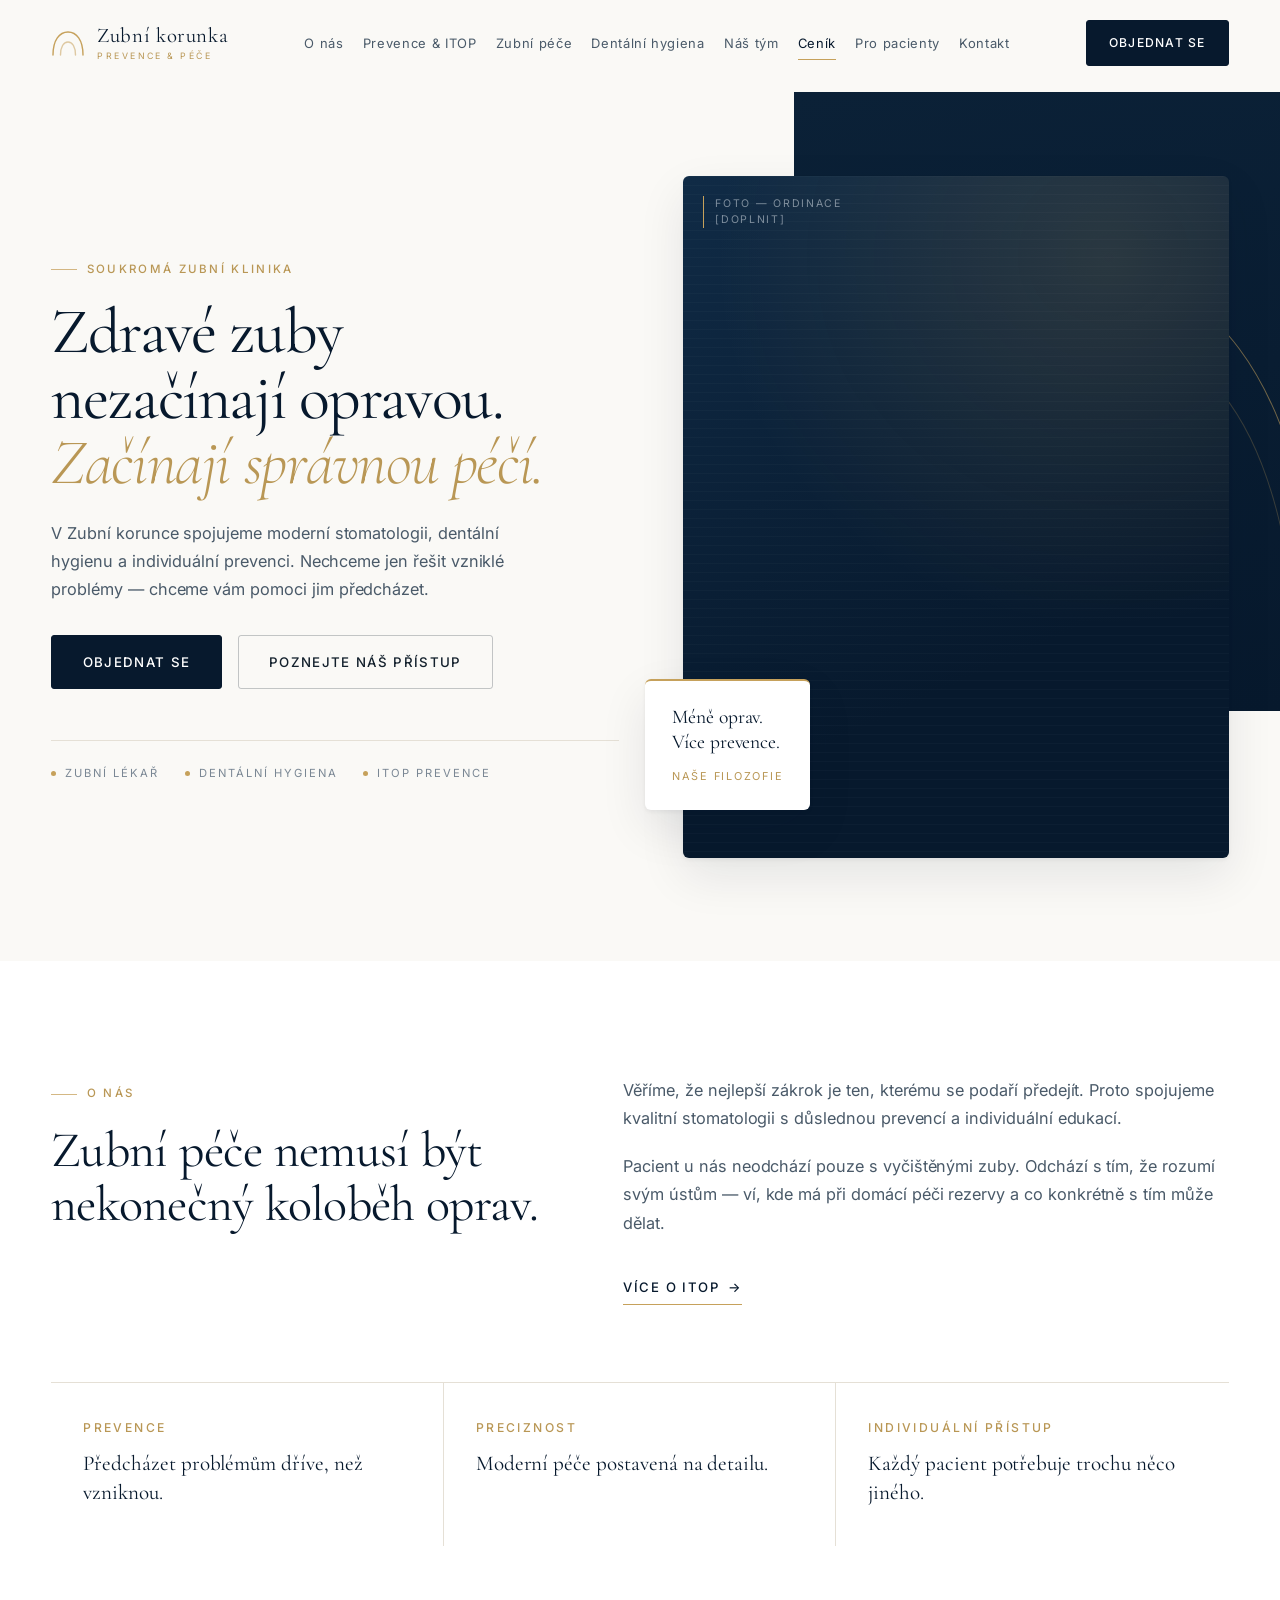
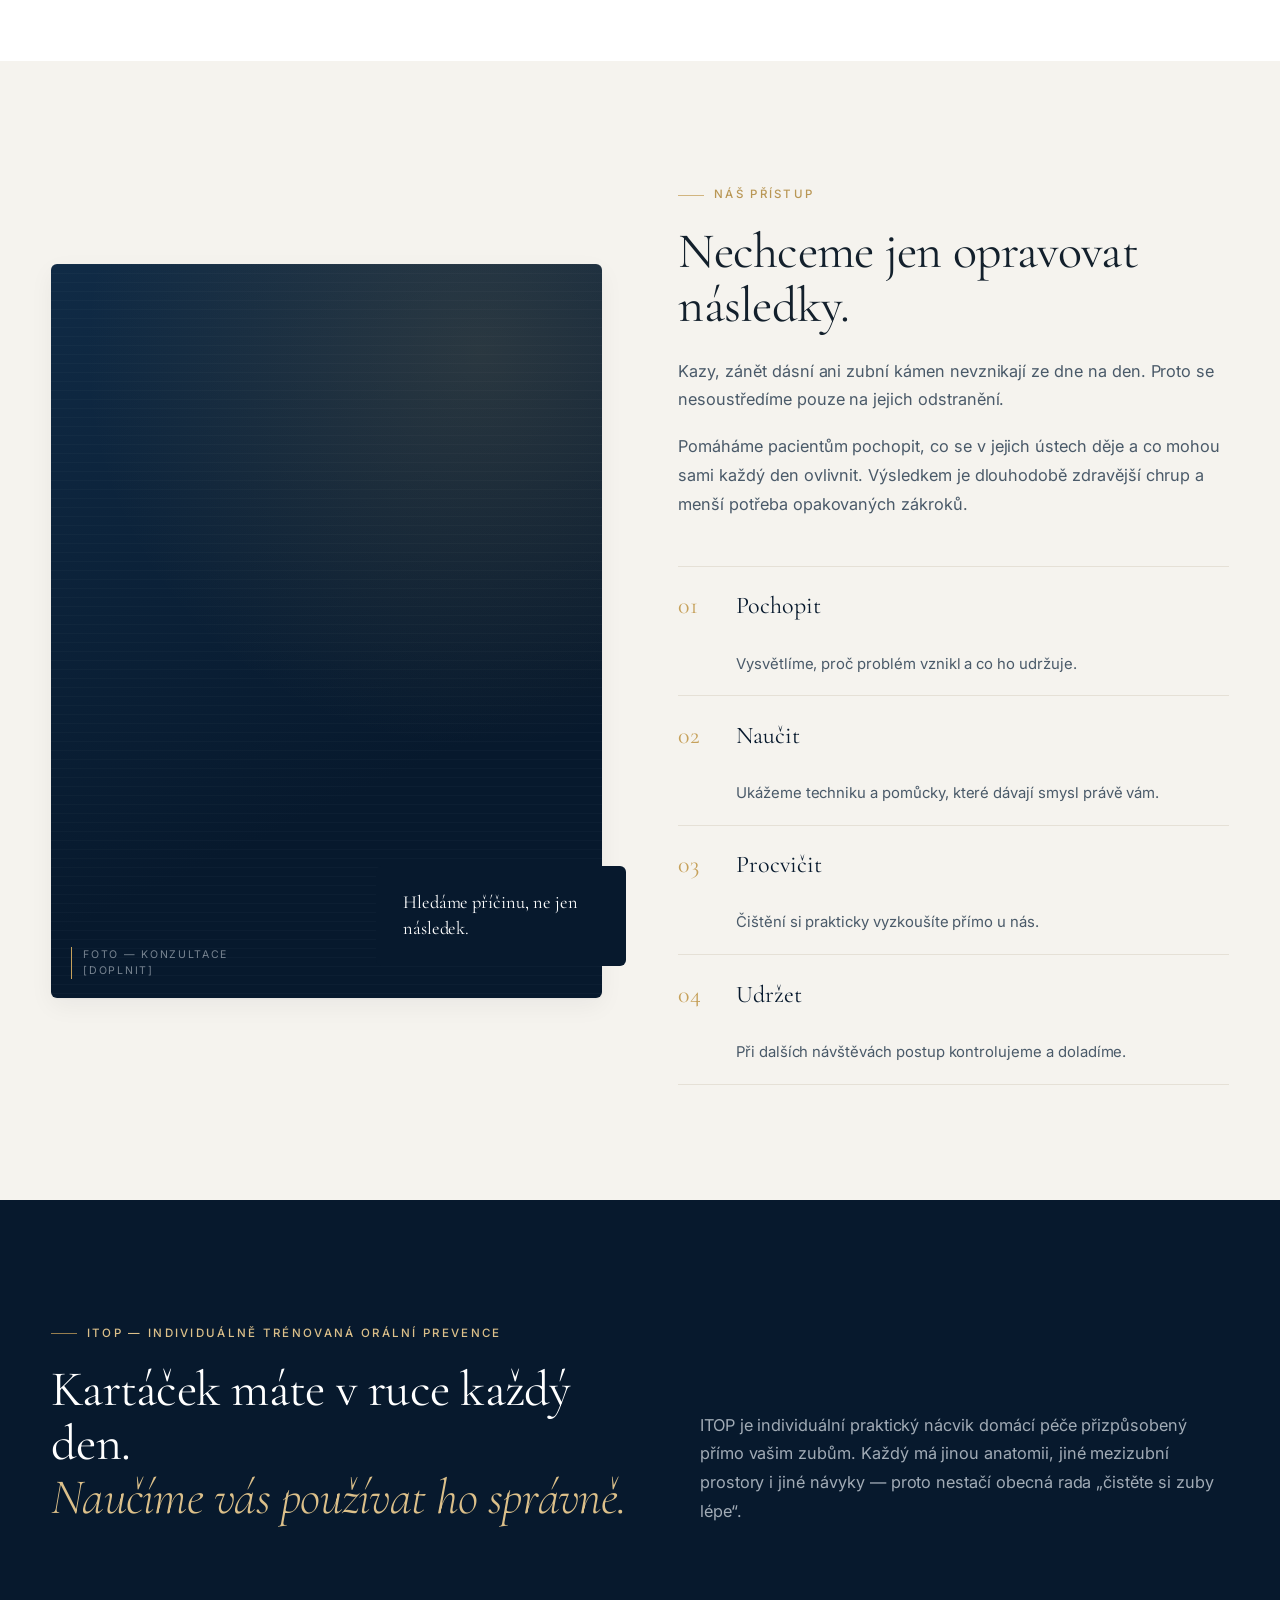
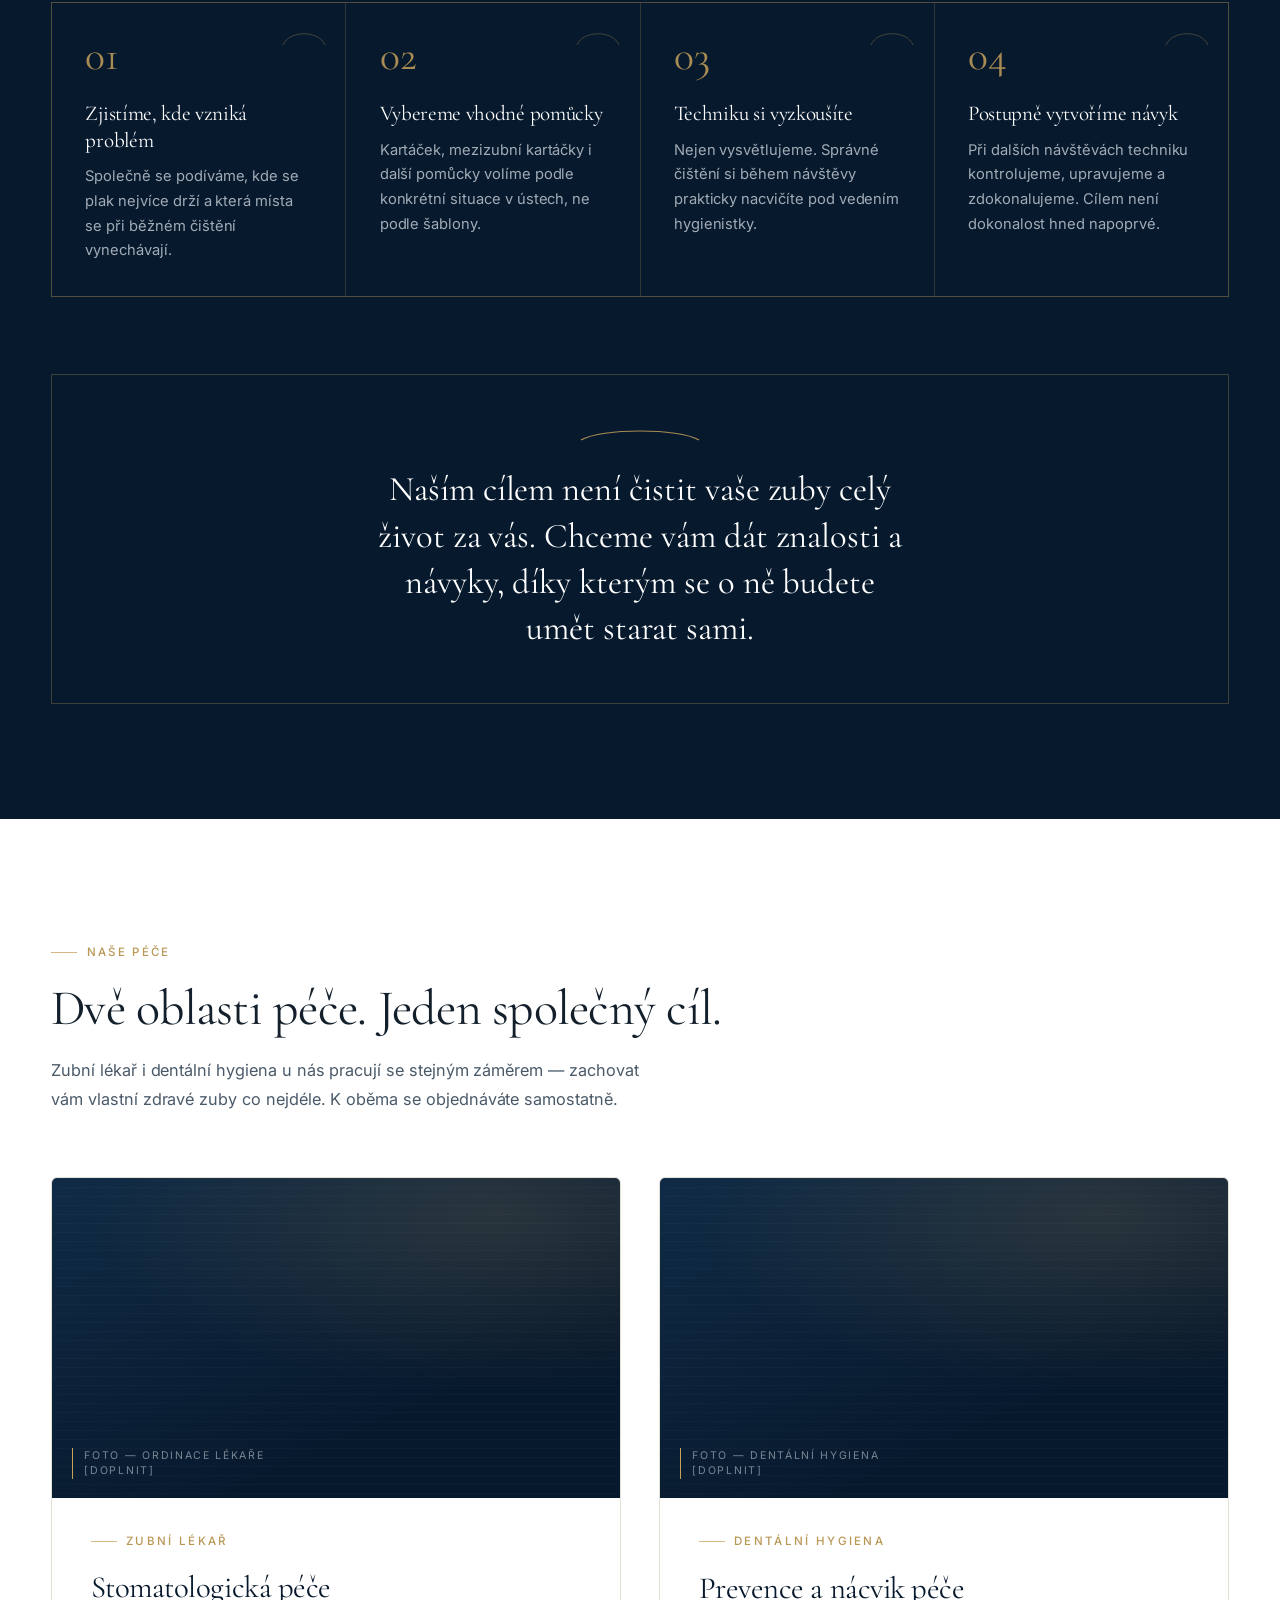
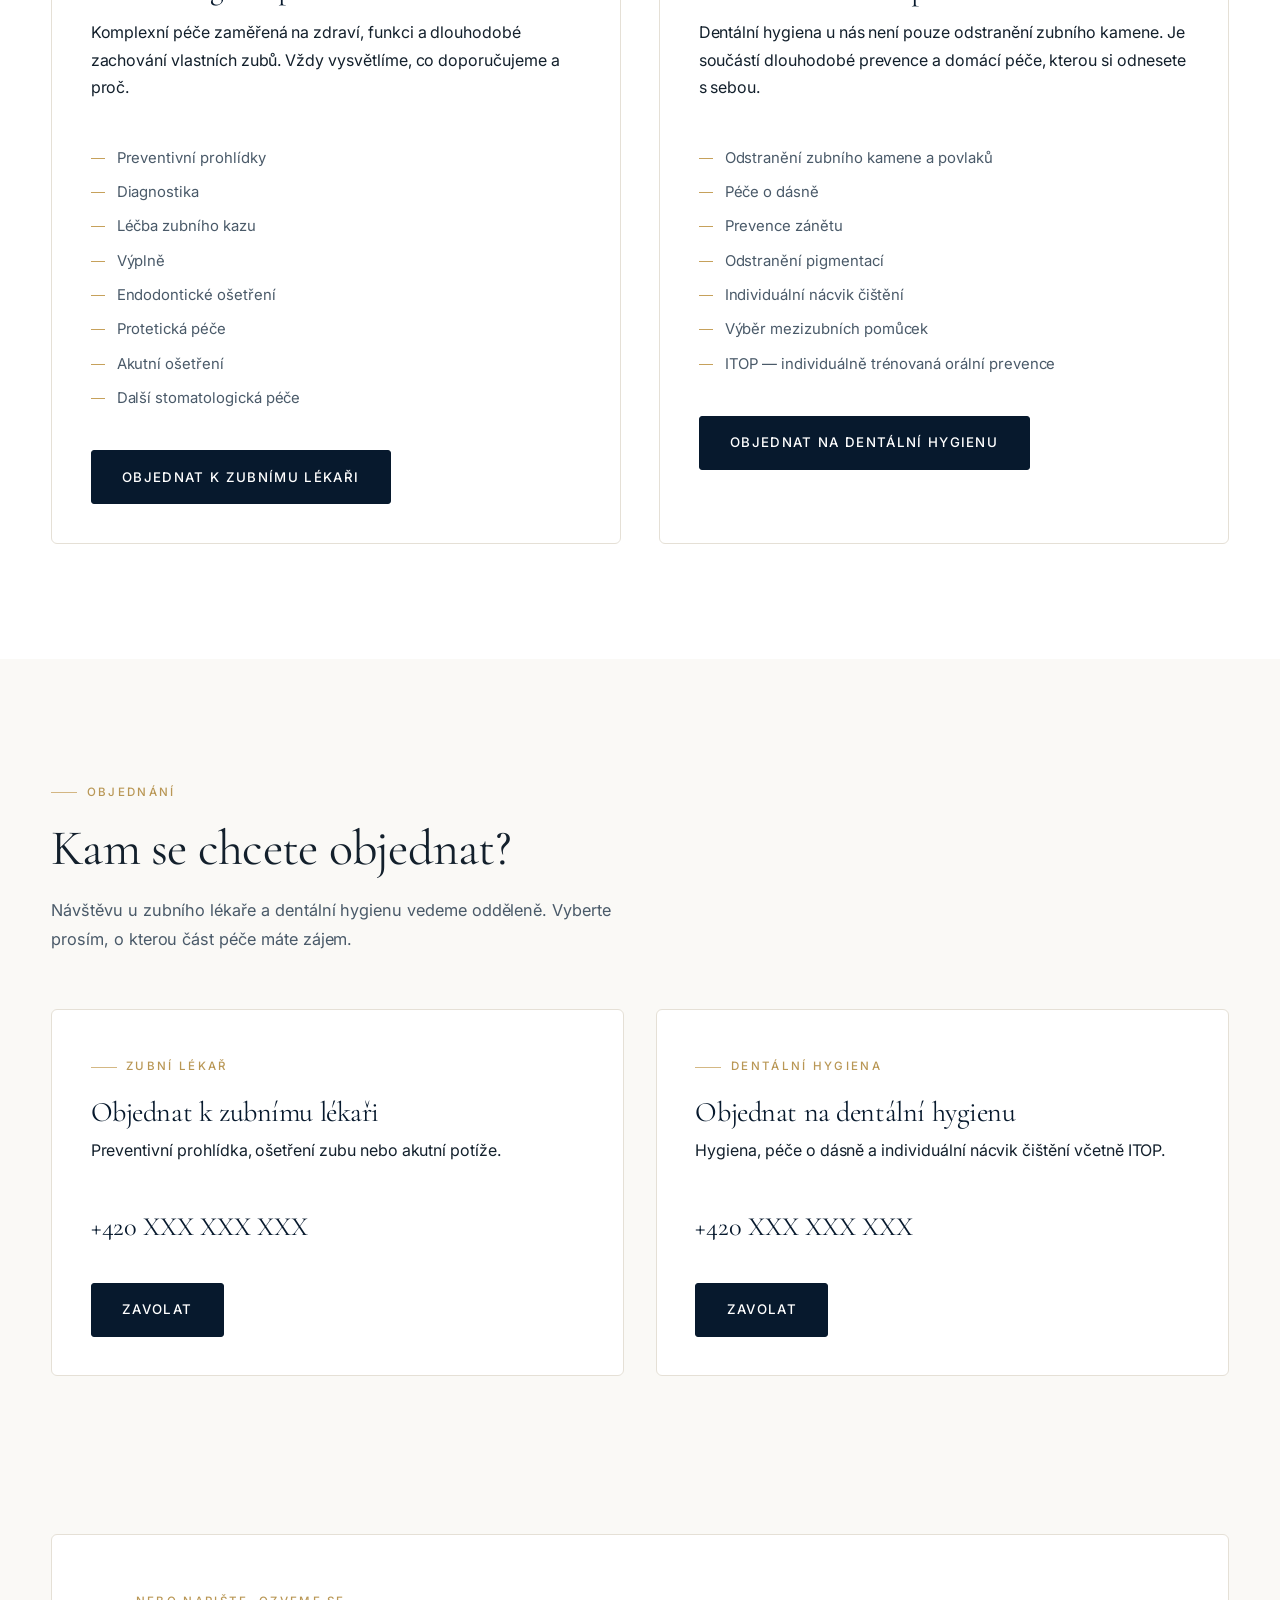
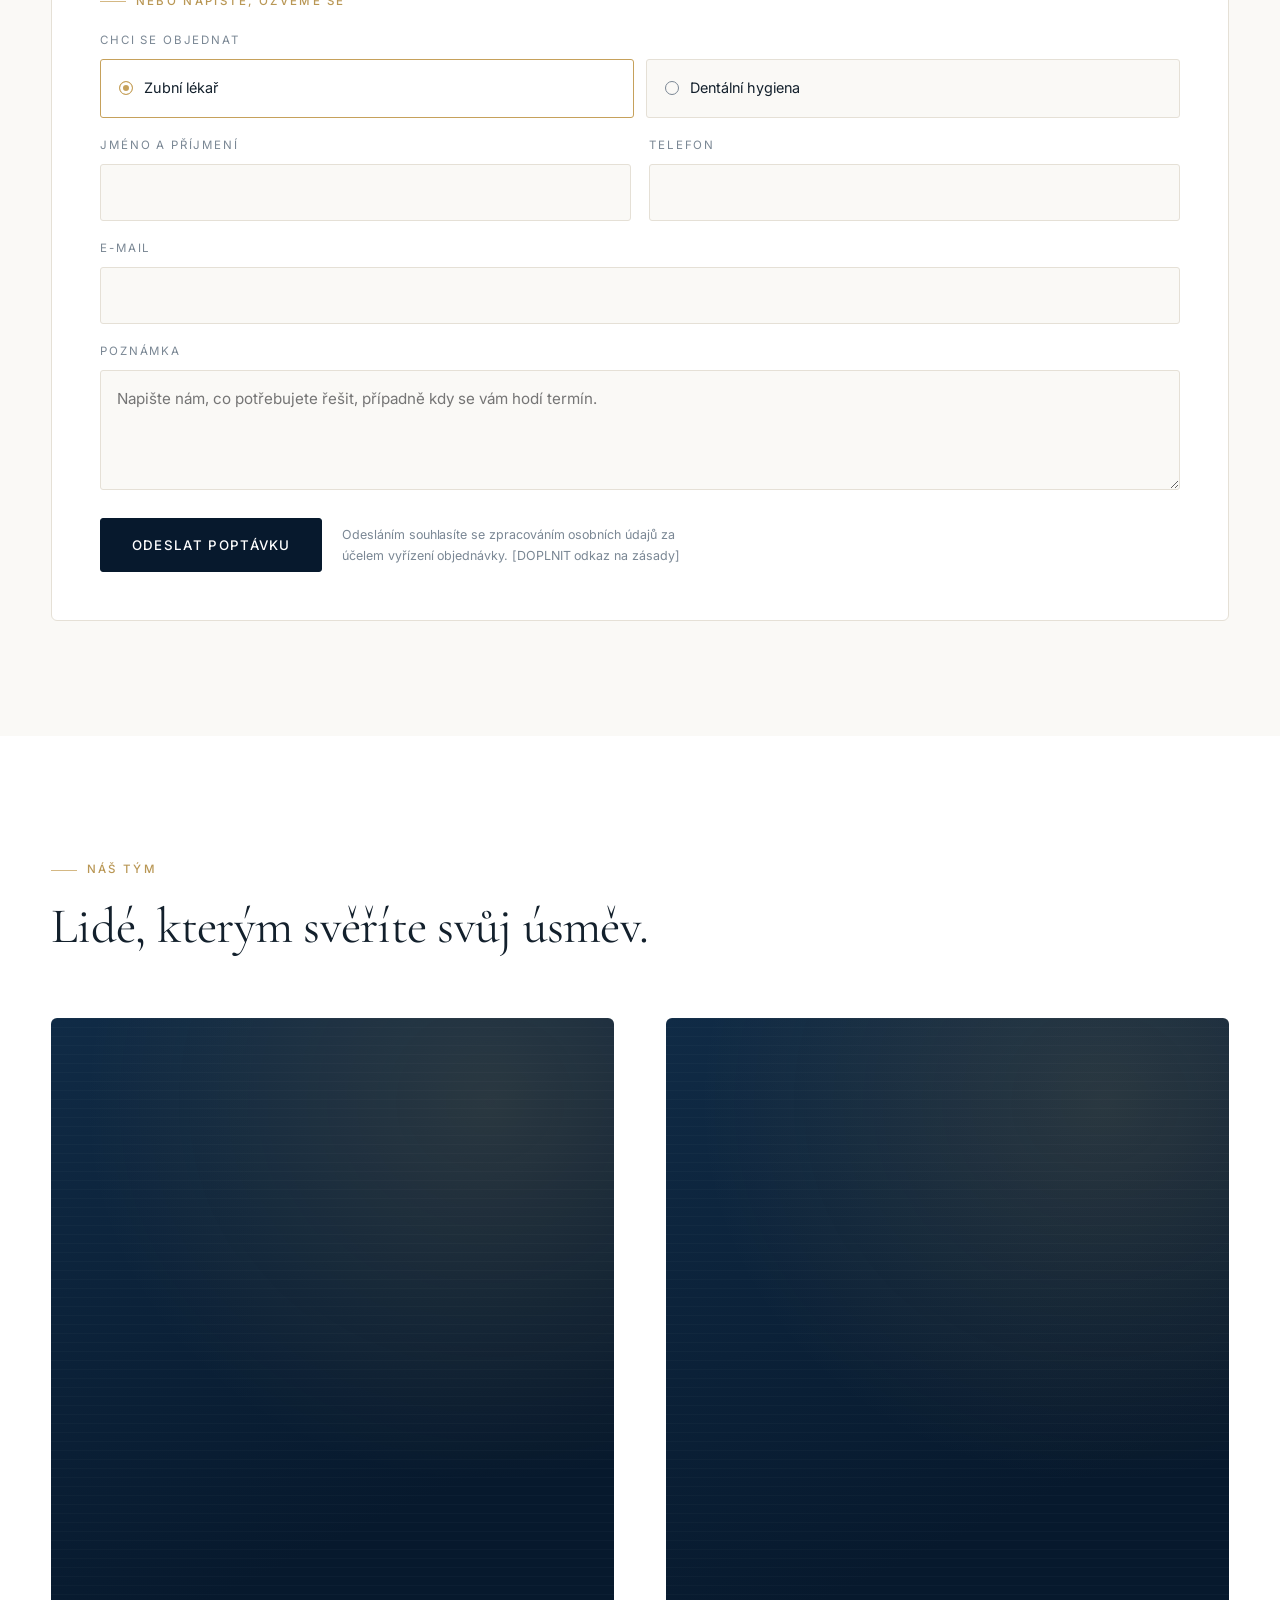
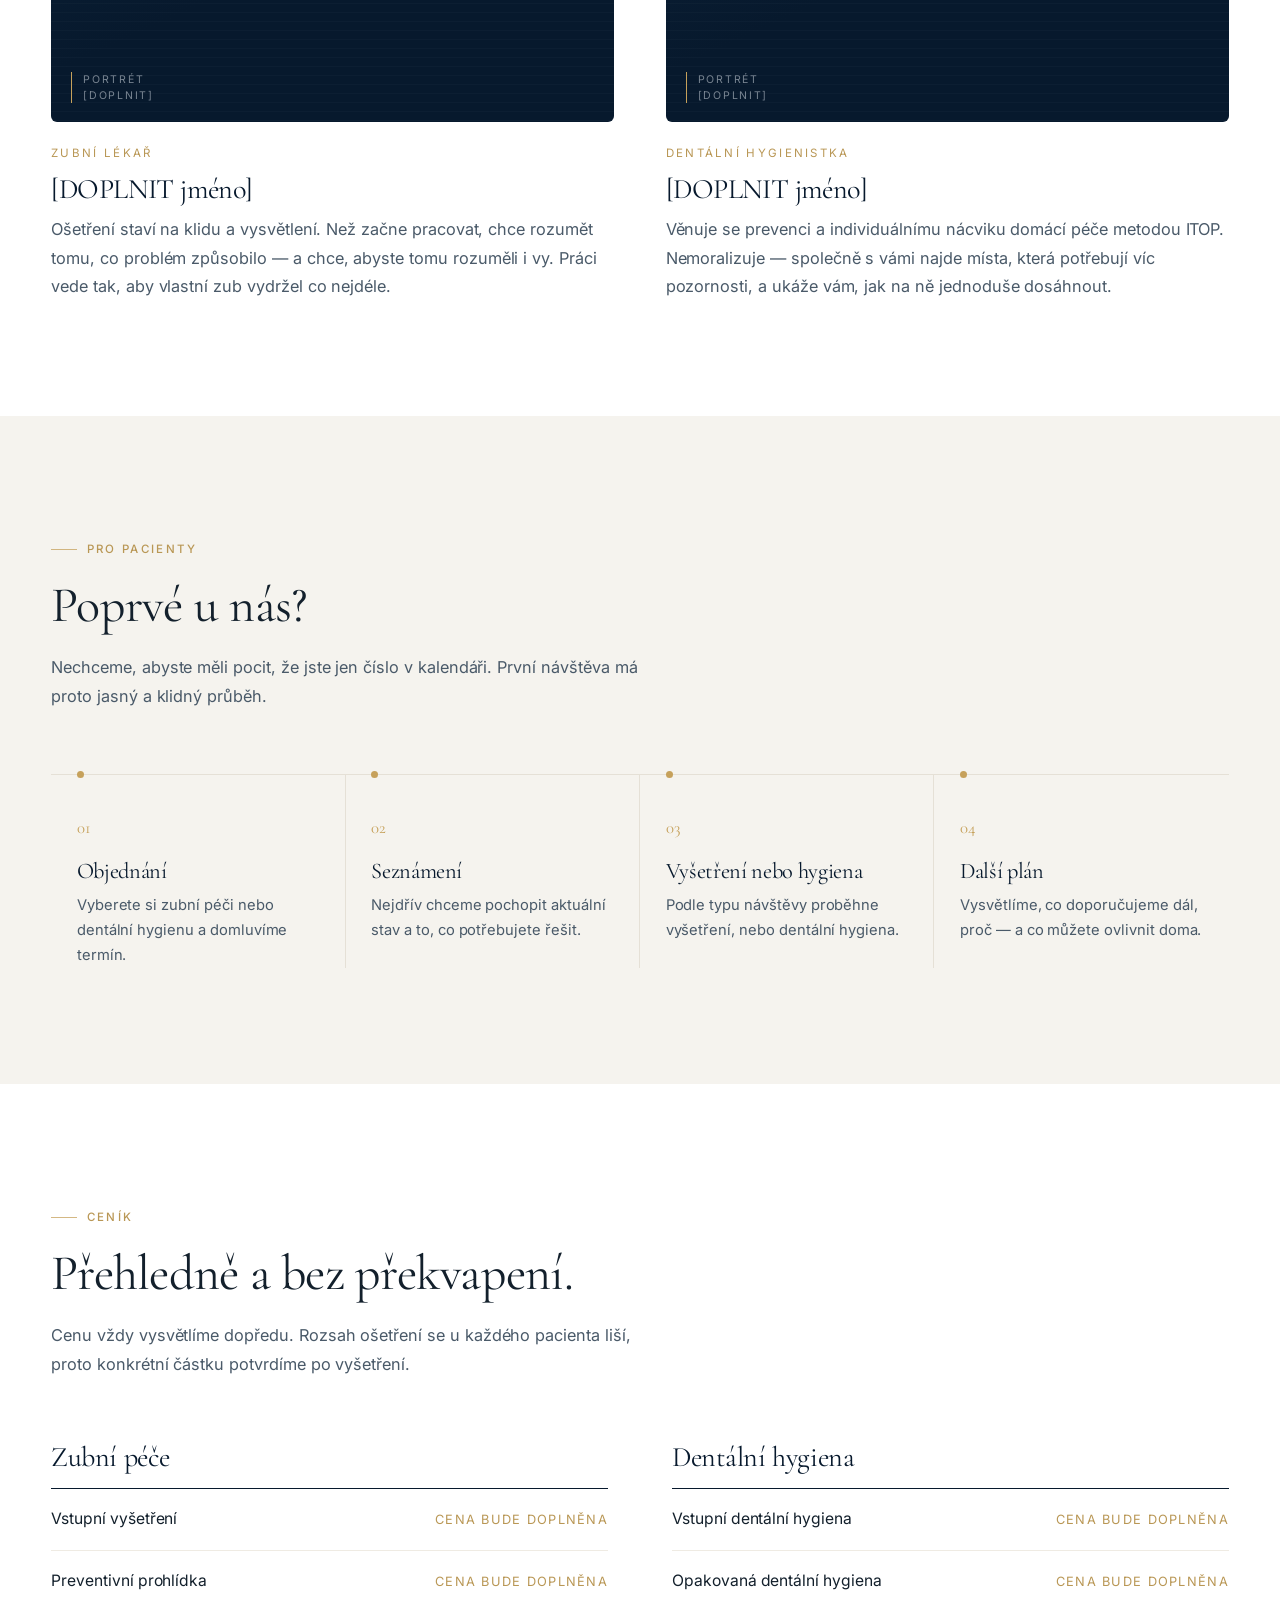
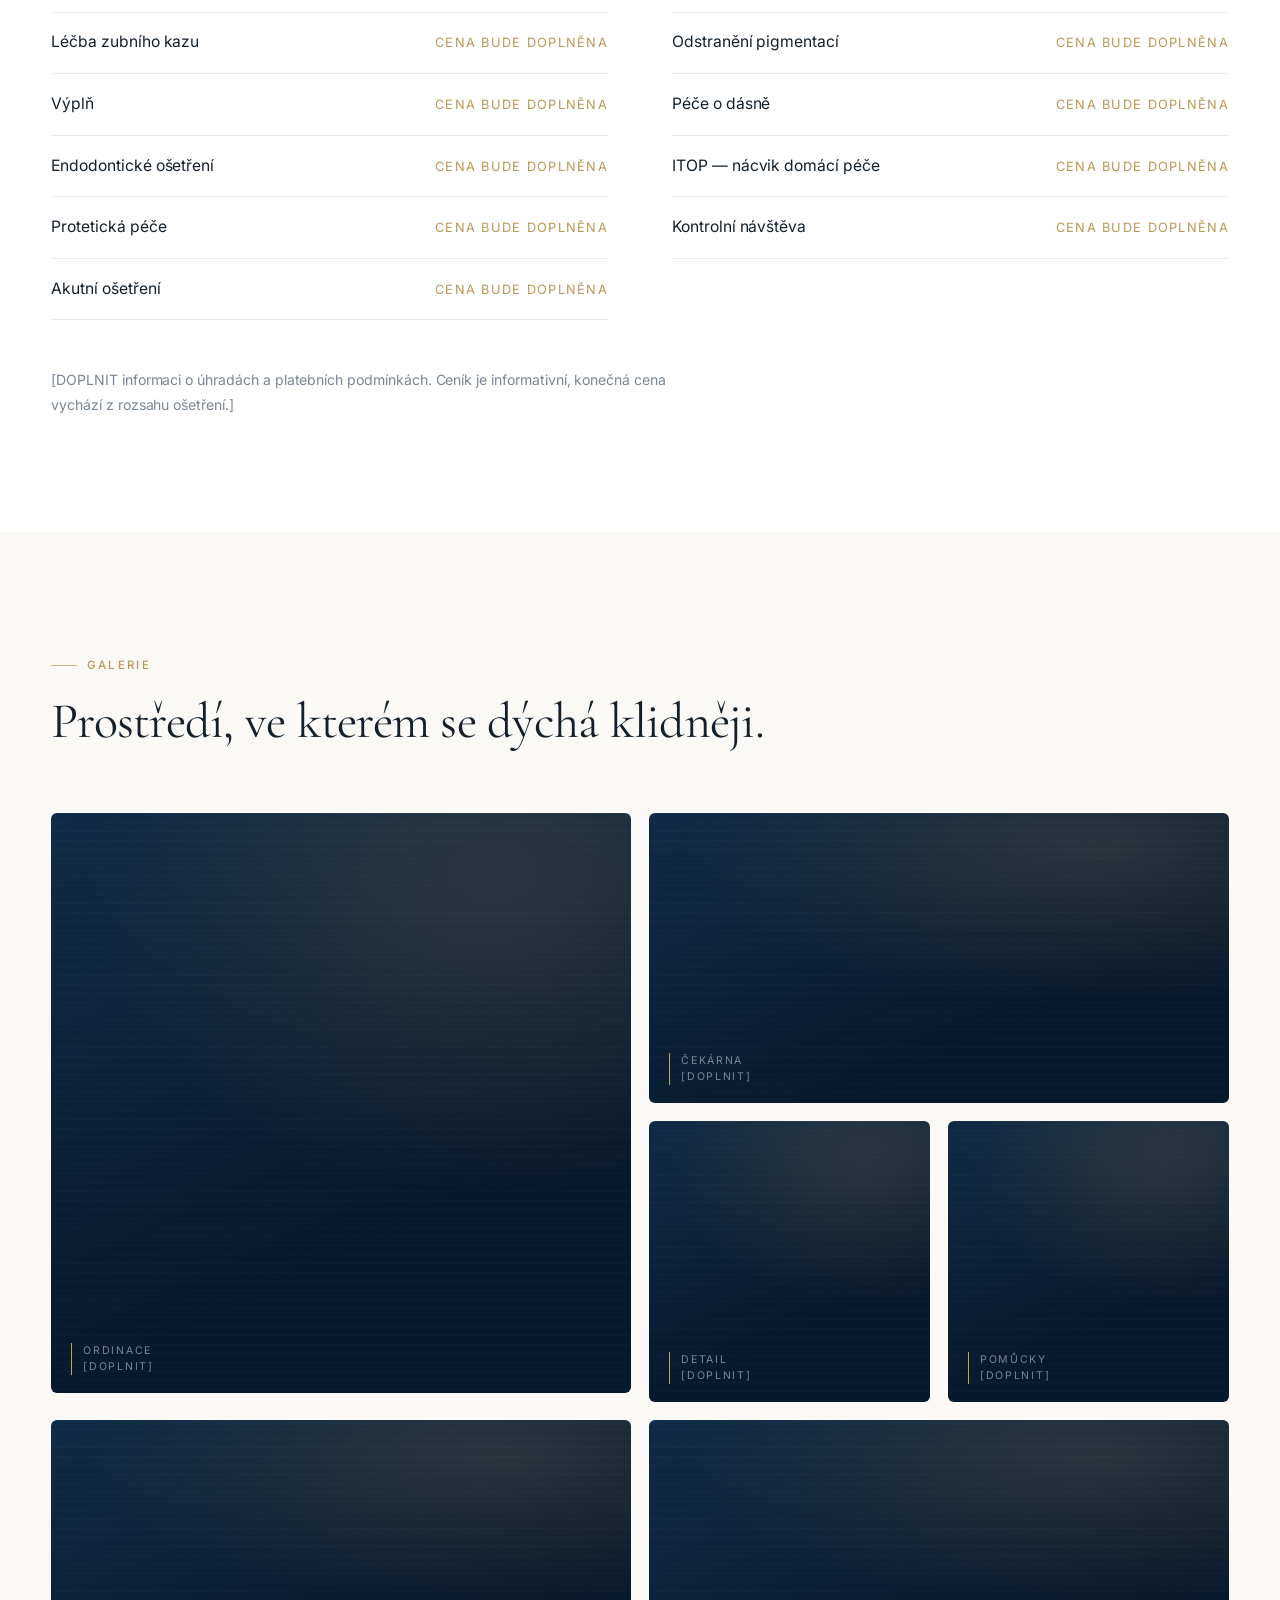
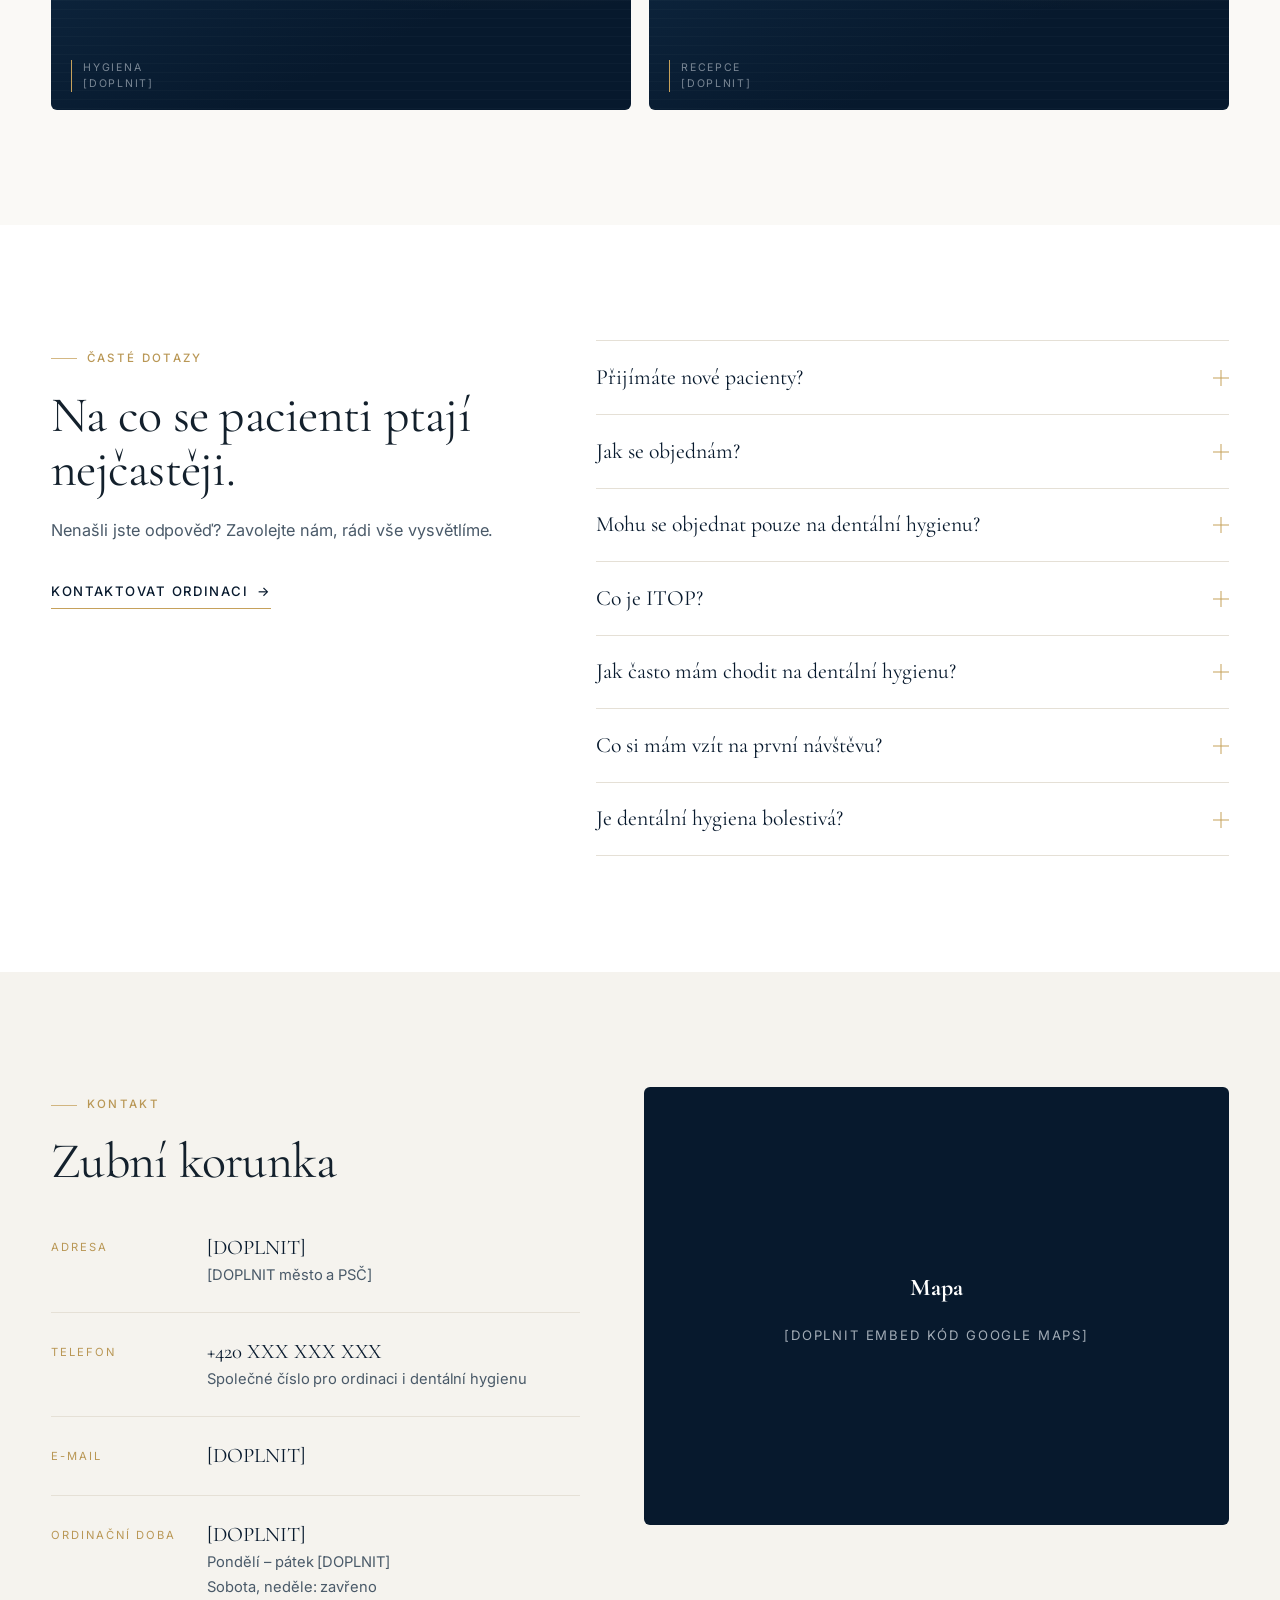
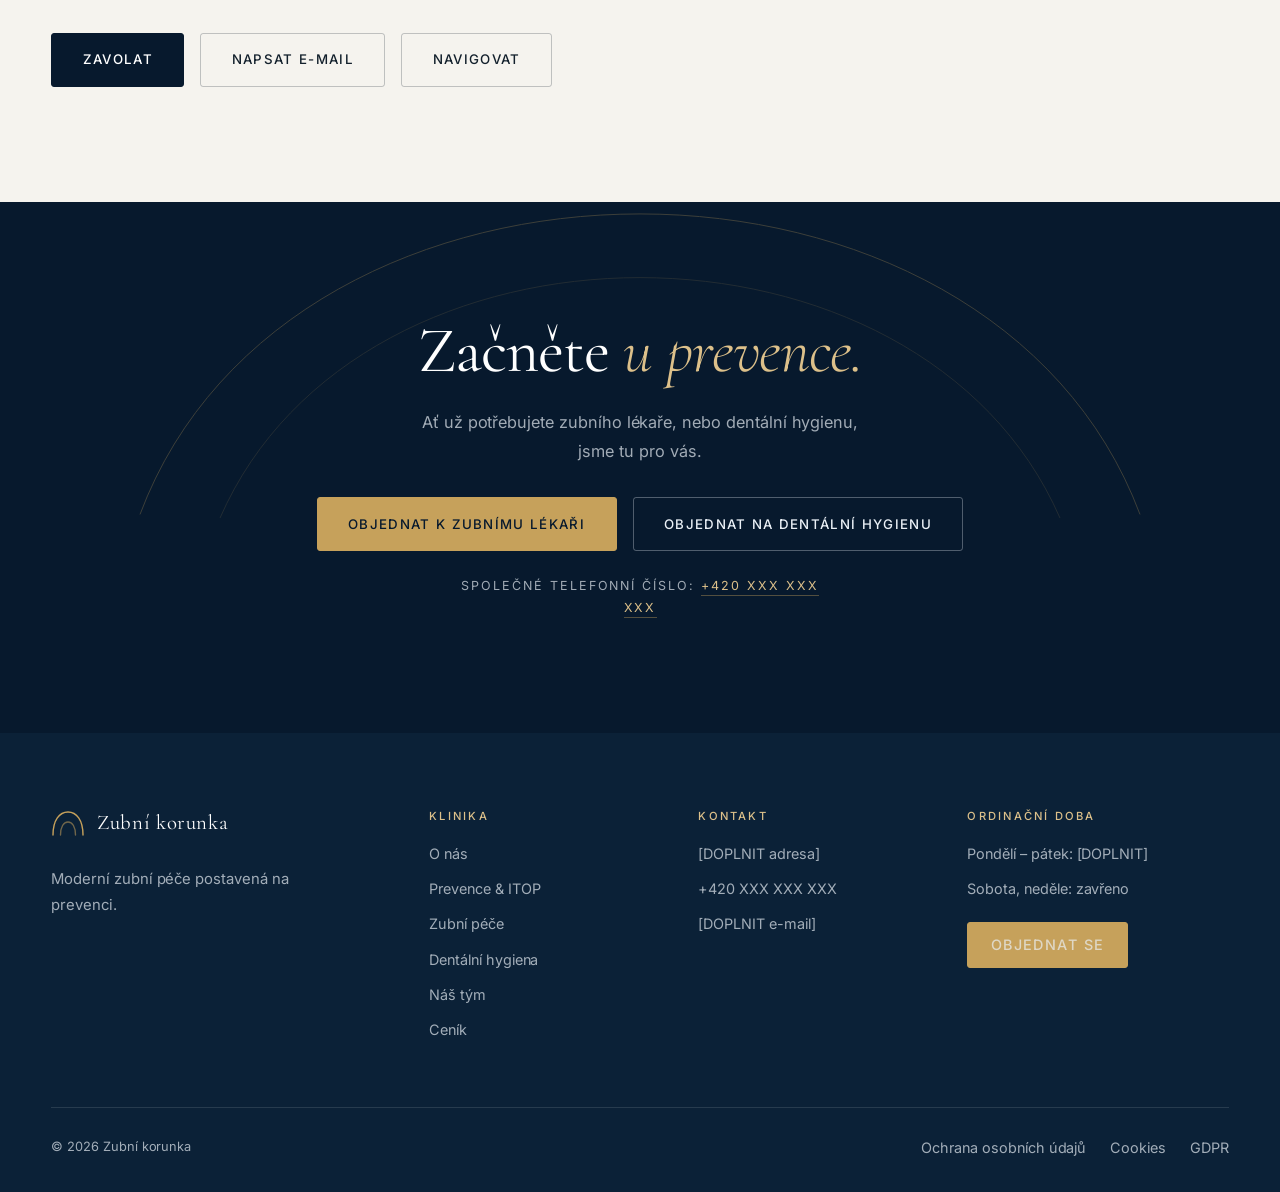
==== index.html @ 46970cab "Add files via upload" ====
<!DOCTYPE html>
<html lang="cs">
<head>
<meta charset="UTF-8">
<meta name="viewport" content="width=device-width, initial-scale=1">
<title>Zubní korunka | Moderní zubní péče postavená na prevenci</title>
<meta name="description" content="Soukromá zubní klinika Zubní korunka. Zubní lékař, dentální hygiena a individuálně trénovaná orální prevence ITOP. Zdravé zuby nezačínají opravou, ale správnou péčí.">
<meta name="theme-color" content="#07192D">
<link rel="canonical" href="https://www.zubnikorunka.cz/">

<!-- Open Graph -->
<meta property="og:type" content="website">
<meta property="og:locale" content="cs_CZ">
<meta property="og:site_name" content="Zubní korunka">
<meta property="og:title" content="Zubní korunka | Zdravé zuby nezačínají opravou">
<meta property="og:description" content="Spojujeme moderní stomatologii, dentální hygienu a individuální prevenci ITOP. Nechceme jen řešit vzniklé problémy — chceme jim předcházet.">
<meta property="og:url" content="https://www.zubnikorunka.cz/">
<meta property="og:image" content="https://www.zubnikorunka.cz/img/og-zubni-korunka.jpg">
<meta name="twitter:card" content="summary_large_image">

<link rel="icon" href="favicon.svg" type="image/svg+xml">

<link rel="preconnect" href="https://fonts.googleapis.com">
<link rel="preconnect" href="https://fonts.gstatic.com" crossorigin>
<link href="https://fonts.googleapis.com/css2?family=Cormorant+Garamond:ital,wght@0,300;0,400;0,500;0,600;1,300;1,400&family=Inter:wght@300;400;500;600&display=swap" rel="stylesheet">

<!-- Strukturovaná data -->
<script type="application/ld+json">
{
  "@context": "https://schema.org",
  "@type": "Dentist",
  "name": "Zubní korunka",
  "description": "Soukromá zubní klinika zaměřená na prevenci, dentální hygienu a individuálně trénovanou orální prevenci ITOP.",
  "url": "https://www.zubnikorunka.cz/",
  "telephone": "+420XXXXXXXXX",
  "email": "[DOPLNIT]",
  "image": "https://www.zubnikorunka.cz/img/og-zubni-korunka.jpg",
  "priceRange": "$$",
  "address": {
    "@type": "PostalAddress",
    "streetAddress": "[DOPLNIT]",
    "addressLocality": "[DOPLNIT]",
    "postalCode": "[DOPLNIT]",
    "addressCountry": "CZ"
  },
  "openingHoursSpecification": [{
    "@type": "OpeningHoursSpecification",
    "dayOfWeek": ["Monday","Tuesday","Wednesday","Thursday","Friday"],
    "opens": "00:00",
    "closes": "00:00"
  }],
  "availableService": [
    { "@type": "MedicalProcedure", "name": "Preventivní stomatologická prohlídka" },
    { "@type": "MedicalProcedure", "name": "Dentální hygiena" },
    { "@type": "MedicalProcedure", "name": "ITOP — individuálně trénovaná orální prevence" }
  ]
}
</script>

<style>
/* =====================================================================
   ZUBNÍ KORUNKA — DESIGN SYSTEM
   Navy / Ivory / Champagne gold
   Signature: tenký zlatý oblouk (abstraktní korunka / křivka úsměvu)
   ===================================================================== */

:root{
  /* --- Colors --- */
  --navy-900:#07192D;
  --navy-800:#0B2137;
  --navy-700:#102B46;
  --navy-600:#1B3B5C;

  --gold:#C6A15B;
  --gold-deep:#B99755;
  --gold-light:#DCC08A;
  --gold-line:rgba(198,161,91,.34);
  --gold-wash:rgba(198,161,91,.08);

  --ivory:#FAF9F6;
  --surface:#F5F3EE;
  --white:#FFFFFF;

  --text:#13202C;
  --text-soft:#4A5A69;
  --text-mute:#7A8794;
  --on-navy:#EAF0F6;
  --on-navy-soft:rgba(234,240,246,.68);

  --border:#E5E0D6;
  --border-soft:#EFEBE3;
  --border-navy:rgba(198,161,91,.22);

  /* --- Type --- */
  --display:"Cormorant Garamond",Georgia,"Times New Roman",serif;
  --body:"Inter",-apple-system,BlinkMacSystemFont,"Segoe UI",Roboto,sans-serif;

  --fs-display:clamp(2.45rem,5vw,4.3rem);
  --fs-h2:clamp(2rem,3.9vw,3.35rem);
  --fs-h3:clamp(1.35rem,2vw,1.75rem);
  --fs-lead:clamp(1.02rem,1.25vw,1.18rem);
  --fs-body:1rem;
  --fs-small:.875rem;
  --fs-eyebrow:.72rem;

  /* --- Spacing --- */
  --s-1:.5rem; --s-2:.75rem; --s-3:1rem; --s-4:1.5rem;
  --s-5:2rem; --s-6:3rem; --s-7:4rem; --s-8:6rem;
  --section-y:clamp(4.5rem,9vw,9rem);
  --container:1280px;
  --gutter:clamp(1.25rem,4vw,3.5rem);

  /* --- Radius / Shadow --- */
  --r-sm:3px; --r-md:6px; --r-lg:10px;
  --sh-1:0 1px 2px rgba(7,25,45,.04),0 8px 24px rgba(7,25,45,.05);
  --sh-2:0 2px 4px rgba(7,25,45,.05),0 18px 48px rgba(7,25,45,.09);
  --sh-nav:0 1px 0 rgba(7,25,45,.06),0 12px 30px rgba(7,25,45,.06);

  --ease:cubic-bezier(.22,.61,.36,1);
}

*,*::before,*::after{box-sizing:border-box}
html{-webkit-text-size-adjust:100%;scroll-behavior:smooth;scroll-padding-top:96px}
body{
  margin:0;background:var(--white);color:var(--text);
  font-family:var(--body);font-size:var(--fs-body);font-weight:400;
  line-height:1.72;letter-spacing:-.003em;
  -webkit-font-smoothing:antialiased;overflow-x:hidden;
}
img{max-width:100%;display:block}
a{color:inherit;text-decoration:none}
button{font:inherit;color:inherit;background:none;border:0;cursor:pointer}
h1,h2,h3,h4{margin:0;font-family:var(--display);font-weight:400;line-height:1.08;letter-spacing:-.015em}
p{margin:0 0 1.15em}
p:last-child{margin-bottom:0}
ul,ol{margin:0;padding:0;list-style:none}
:focus-visible{outline:2px solid var(--gold);outline-offset:3px;border-radius:2px}
::selection{background:var(--gold);color:var(--navy-900)}

.skip{position:absolute;left:-9999px;top:0;z-index:999;background:var(--navy-900);color:#fff;padding:.85rem 1.4rem}
.skip:focus{left:1rem;top:1rem}

/* ---------- Layout ---------- */
.container{width:100%;max-width:var(--container);margin-inline:auto;padding-inline:var(--gutter)}
.section{padding-block:var(--section-y);position:relative}
.section--surface{background:var(--surface)}
.section--ivory{background:var(--ivory)}
.section--navy{background:var(--navy-900);color:var(--on-navy)}
.section--navy h2,.section--navy h3{color:var(--white)}
.section--navy p{color:var(--on-navy-soft)}

/* ---------- Type helpers ---------- */
.eyebrow{
  display:inline-flex;align-items:center;gap:.6rem;
  font-family:var(--body);font-size:var(--fs-eyebrow);font-weight:500;
  letter-spacing:.2em;text-transform:uppercase;color:var(--gold-deep);
  margin:0 0 var(--s-4);line-height:1;
}
.eyebrow::before{content:"";width:26px;height:1px;background:var(--gold);opacity:.75}
.section--navy .eyebrow{color:var(--gold-light)}
h2.h2{font-size:var(--fs-h2)}
h3.h3{font-size:var(--fs-h3)}
.lead{font-size:var(--fs-lead);color:var(--text-soft);line-height:1.75;max-width:62ch}
.section--navy .lead{color:var(--on-navy-soft)}
.muted{color:var(--text-mute);font-size:var(--fs-small)}
.serif-em{font-style:italic;color:var(--gold-deep)}
.measure{max-width:60ch}
.head{max-width:44ch}
.head--wide{max-width:56ch}

/* ---------- Signature: zlatý oblouk ---------- */
.arc{display:block;overflow:visible;pointer-events:none}
.arc path{fill:none;stroke:var(--gold);stroke-width:1;vector-effect:non-scaling-stroke}
.rule-arc{width:120px;height:16px;margin-bottom:var(--s-4)}
.rule-arc path{stroke-width:1.2;opacity:.85}

/* ---------- Buttons ---------- */
.btn{
  --btn-bg:var(--navy-900);--btn-fg:#fff;--btn-bd:var(--navy-900);
  display:inline-flex;align-items:center;justify-content:center;gap:.7rem;
  padding:1.05rem 1.9rem;min-height:54px;
  background:var(--btn-bg);color:var(--btn-fg);border:1px solid var(--btn-bd);
  border-radius:var(--r-sm);
  font-size:.83rem;font-weight:500;letter-spacing:.1em;text-transform:uppercase;
  line-height:1;position:relative;overflow:hidden;
  transition:background .45s var(--ease),color .45s var(--ease),border-color .45s var(--ease),transform .45s var(--ease);
}
.btn span{position:relative;z-index:1;white-space:nowrap}
.btn::after{
  content:"";position:absolute;inset:0;background:var(--gold);
  transform:translateY(101%);transition:transform .5s var(--ease);z-index:0;
}
.btn:hover{color:var(--navy-900);border-color:var(--gold)}
.btn:hover::after{transform:translateY(0)}
.btn--gold{--btn-bg:var(--gold);--btn-fg:var(--navy-900);--btn-bd:var(--gold)}
.btn--gold::after{background:var(--navy-900)}
.btn--gold:hover{color:var(--gold-light);border-color:var(--navy-900)}
.btn--ghost{--btn-bg:transparent;--btn-fg:var(--text);--btn-bd:rgba(19,32,44,.24)}
.btn--ghost:hover{color:var(--navy-900)}
.btn--light{--btn-bg:transparent;--btn-fg:var(--on-navy);--btn-bd:rgba(234,240,246,.32)}
.btn--light:hover{color:var(--navy-900);border-color:var(--gold)}
.btn--sm{padding:.85rem 1.4rem;min-height:46px;font-size:.76rem}
.btn-row{display:flex;flex-wrap:wrap;gap:var(--s-3);margin-top:var(--s-5)}

/* Textový odkaz se zlatým podtržením */
.link-gold{
  display:inline-flex;align-items:center;gap:.55rem;position:relative;
  font-size:.82rem;font-weight:500;letter-spacing:.11em;text-transform:uppercase;
  color:var(--navy-900);padding-bottom:.4rem;
}
.link-gold::after{content:"";position:absolute;left:0;bottom:0;width:100%;height:1px;background:var(--gold);transform-origin:right;transform:scaleX(1);transition:transform .45s var(--ease)}
.link-gold:hover::after{transform-origin:left;animation:sweep .6s var(--ease)}
.link-gold .chev{transition:transform .4s var(--ease)}
.link-gold:hover .chev{transform:translateX(5px)}
@keyframes sweep{0%{transform:scaleX(1)}45%{transform:scaleX(0)}46%{transform-origin:left;transform:scaleX(0)}100%{transform-origin:left;transform:scaleX(1)}}
.section--navy .link-gold{color:var(--gold-light)}

/* ---------- Fotoplaceholder ----------
   Reálnou fotku vložíte odkomentováním <img> uvnitř .photo   */
.photo{
  position:relative;margin:0;overflow:hidden;border-radius:var(--r-md);
  background:
    radial-gradient(120% 90% at 78% 12%,rgba(198,161,91,.16),transparent 60%),
    linear-gradient(155deg,var(--navy-700) 0%,var(--navy-900) 68%);
  isolation:isolate;
}
.photo::before{
  content:"";position:absolute;inset:0;
  background-image:linear-gradient(rgba(255,255,255,.045) 1px,transparent 1px);
  background-size:100% 9px;opacity:.5;
}
.photo img{position:absolute;inset:0;width:100%;height:100%;object-fit:cover;z-index:2}
.photo__tag{
  position:absolute;left:1.25rem;bottom:1.15rem;z-index:3;
  font-size:.66rem;letter-spacing:.16em;text-transform:uppercase;
  color:rgba(234,240,246,.5);border-left:1px solid var(--gold);padding-left:.7rem;line-height:1.5;
}
.photo:has(img) .photo__tag,.photo:has(img)::before{display:none}
.photo--portrait{aspect-ratio:4/5}
.photo--square{aspect-ratio:1/1}
.photo--wide{aspect-ratio:16/10}
.photo--tall{aspect-ratio:3/4}

/* =====================================================================
   HEADER
   ===================================================================== */
.header{
  position:fixed;inset:0 0 auto;z-index:100;
  transition:background .45s var(--ease),box-shadow .45s var(--ease),padding .45s var(--ease);
  padding-block:1.25rem;
}
.header.is-stuck{background:rgba(250,249,246,.94);backdrop-filter:blur(14px);box-shadow:var(--sh-nav);padding-block:.7rem}
.header__inner{display:flex;align-items:center;gap:var(--s-4);justify-content:space-between}
.brand{display:inline-flex;align-items:center;gap:.75rem;flex-shrink:0}
.brand__mark{width:34px;height:26px;flex-shrink:0}
.brand__mark path{fill:none;stroke:var(--gold);stroke-width:1.4}
.brand__name{font-family:var(--display);font-size:1.3rem;letter-spacing:.03em;line-height:1;color:var(--navy-900)}
.brand__name em{font-style:normal;display:block;font-family:var(--body);font-size:.55rem;letter-spacing:.28em;text-transform:uppercase;color:var(--gold-deep);margin-top:.32rem}

.nav{display:flex;align-items:center;gap:clamp(.9rem,1.5vw,1.6rem)}
.nav a{position:relative;white-space:nowrap;font-size:.81rem;font-weight:400;letter-spacing:.05em;color:var(--text-soft);padding-block:.35rem;transition:color .3s var(--ease)}
.nav a::after{content:"";position:absolute;left:0;right:0;bottom:0;height:1px;background:var(--gold);transform:scaleX(0);transform-origin:right;transition:transform .4s var(--ease)}
.nav a:hover,.nav a[aria-current="true"]{color:var(--navy-900)}
.nav a:hover::after,.nav a[aria-current="true"]::after{transform:scaleX(1);transform-origin:left}
.header__cta{display:flex;align-items:center;gap:var(--s-3)}
.header__tel{font-size:.82rem;letter-spacing:.04em;color:var(--text-soft);white-space:nowrap;transition:color .3s var(--ease)}
.header__tel:hover{color:var(--gold-deep)}

.burger{display:none;width:46px;height:46px;align-items:center;justify-content:center;flex-direction:column;gap:6px;border:1px solid var(--border);border-radius:var(--r-sm)}
.burger span{display:block;width:18px;height:1px;background:var(--navy-900);transition:transform .4s var(--ease),opacity .3s var(--ease)}
.burger[aria-expanded="true"] span:nth-child(1){transform:translateY(3.5px) rotate(45deg)}
.burger[aria-expanded="true"] span:nth-child(2){opacity:0}
.burger[aria-expanded="true"] span:nth-child(3){transform:translateY(-3.5px) rotate(-45deg)}

.mobile-nav{
  position:fixed;inset:0;z-index:99;background:var(--navy-900);color:var(--on-navy);
  padding:7rem var(--gutter) 3rem;display:flex;flex-direction:column;
  opacity:0;visibility:hidden;transform:translateY(-12px);
  transition:opacity .4s var(--ease),transform .5s var(--ease),visibility .4s;
  overflow-y:auto;
}
.mobile-nav.is-open{opacity:1;visibility:visible;transform:none}
.mobile-nav a.mlink{
  font-family:var(--display);font-size:1.9rem;color:var(--white);
  padding:.55rem 0;border-bottom:1px solid rgba(198,161,91,.16);display:flex;justify-content:space-between;align-items:baseline;
}
.mobile-nav a.mlink i{font-style:normal;font-family:var(--body);font-size:.6rem;letter-spacing:.16em;color:var(--gold);opacity:.65}
.mobile-nav__foot{margin-top:auto;padding-top:2rem;display:grid;gap:.75rem}

/* =====================================================================
   HERO
   ===================================================================== */
.hero{position:relative;background:var(--ivory);padding-top:clamp(8rem,14vw,11rem);padding-bottom:clamp(4rem,8vw,7rem);overflow:hidden}
.hero__panel{
  position:absolute;top:92px;bottom:26%;right:0;width:38%;
  background:linear-gradient(170deg,var(--navy-800),var(--navy-900));
  z-index:0;
}
.hero__panel-arc{position:absolute;top:12%;right:-6%;width:70%;height:60%;z-index:1;opacity:.55}
.hero__inner{position:relative;z-index:2;display:grid;grid-template-columns:1.02fr .98fr;gap:clamp(2rem,5vw,5rem);align-items:center}
.hero__title{font-size:var(--fs-display);line-height:1.02;letter-spacing:-.022em;color:var(--navy-900)}
.hero__title .l2{display:block;font-style:italic;color:var(--gold-deep);font-weight:300}
.hero__text{max-width:46ch;margin-top:var(--s-4);font-size:var(--fs-lead);color:var(--text-soft)}
.hero__meta{display:flex;flex-wrap:wrap;gap:1.6rem;margin-top:clamp(2.2rem,4vw,3.2rem);padding-top:1.4rem;border-top:1px solid var(--border)}
.hero__meta span{font-size:.7rem;letter-spacing:.18em;text-transform:uppercase;color:var(--text-mute);display:inline-flex;align-items:center;gap:.55rem}
.hero__meta span::before{content:"";width:5px;height:5px;border-radius:50%;background:var(--gold)}
.hero__media{position:relative}
.hero__photo{aspect-ratio:4/5;box-shadow:var(--sh-2);border-radius:var(--r-md)}
.hero__photo .photo__tag{bottom:auto;top:1.25rem}
.hero__badge{
  position:absolute;left:clamp(-2.5rem,-3vw,-1rem);bottom:clamp(1.5rem,4vw,3rem);z-index:4;
  background:var(--white);padding:1.5rem 1.7rem;max-width:270px;border-radius:var(--r-md);
  box-shadow:var(--sh-2);border-top:2px solid var(--gold);
}
.hero__badge p{font-family:var(--display);font-size:1.22rem;line-height:1.32;color:var(--navy-900);margin:0}
.hero__badge small{display:block;margin-top:.7rem;font-size:.68rem;letter-spacing:.16em;text-transform:uppercase;color:var(--gold-deep)}

/* =====================================================================
   STATEMENT + PILÍŘE
   ===================================================================== */
.statement{display:grid;grid-template-columns:.9fr 1.1fr;gap:clamp(2rem,6vw,6rem);align-items:start}
.statement__title{font-size:var(--fs-h2);color:var(--navy-900)}
.pillars{display:grid;grid-template-columns:repeat(3,1fr);gap:0;margin-top:clamp(3rem,6vw,5rem);border-top:1px solid var(--border)}
.pillar{padding:clamp(1.75rem,3vw,2.5rem) clamp(1.25rem,2.5vw,2.25rem);border-right:1px solid var(--border);position:relative;transition:background .5s var(--ease)}
.pillar:last-child{border-right:0}
.pillar::before{content:"";position:absolute;top:-1px;left:0;width:100%;height:1px;background:var(--gold);transform:scaleX(0);transform-origin:left;transition:transform .6s var(--ease)}
.pillar:hover{background:var(--ivory)}
.pillar:hover::before{transform:scaleX(1)}
.pillar h3{font-family:var(--body);font-size:.76rem;font-weight:500;letter-spacing:.2em;text-transform:uppercase;color:var(--gold-deep);margin-bottom:.9rem}
.pillar p{font-family:var(--display);font-size:1.32rem;line-height:1.4;color:var(--navy-900)}

/* =====================================================================
   NÁŠ PŘÍSTUP
   ===================================================================== */
.approach{display:grid;grid-template-columns:1fr 1fr;gap:clamp(2.5rem,6vw,6rem);align-items:center}
.approach__media{position:relative}
.approach__photo{aspect-ratio:3/4;border-radius:var(--r-md);box-shadow:var(--sh-1)}
.approach__quote{
  position:absolute;right:clamp(-1.5rem,-2vw,0rem);bottom:2rem;z-index:3;
  background:var(--navy-900);color:var(--white);padding:1.5rem 1.7rem;max-width:250px;border-radius:var(--r-md);
}
.approach__quote p{font-family:var(--display);font-size:1.15rem;line-height:1.4;color:var(--white)}
.steps{margin-top:clamp(2rem,4vw,3rem);display:grid;gap:0}
.step{display:grid;grid-template-columns:auto 1fr;gap:1.4rem;align-items:baseline;padding:1.15rem 0;border-bottom:1px solid var(--border)}
.step:first-child{border-top:1px solid var(--border)}
.step__num{font-family:var(--display);font-size:1.5rem;color:var(--gold);letter-spacing:.02em;min-width:2.2rem}
.step__name{font-family:var(--display);font-size:1.5rem;color:var(--navy-900)}
.step__desc{grid-column:2;font-size:.93rem;color:var(--text-soft);margin-top:.15rem}

/* =====================================================================
   ITOP (navy)
   ===================================================================== */
.itop__head{display:grid;grid-template-columns:1.05fr .95fr;gap:clamp(2rem,5vw,5rem);align-items:end;margin-bottom:clamp(3rem,6vw,5rem)}
.itop__title{font-size:var(--fs-h2);color:var(--white)}
.itop__title .sub{display:block;font-style:italic;color:var(--gold-light);font-weight:300}
.itop-grid{display:grid;grid-template-columns:repeat(4,1fr);gap:1px;background:rgba(198,161,91,.22);border:1px solid rgba(198,161,91,.22)}
.itop-card{background:var(--navy-900);padding:clamp(1.75rem,2.6vw,2.4rem);position:relative;transition:background .55s var(--ease)}
.itop-card:hover{background:var(--navy-800)}
.itop-card__num{font-family:var(--display);font-size:2.6rem;line-height:1;color:var(--gold);opacity:.85;display:block;margin-bottom:1.4rem}
.itop-card h3{font-family:var(--display);font-size:1.32rem;color:var(--white);margin-bottom:.7rem;line-height:1.25}
.itop-card p{font-size:.92rem;color:var(--on-navy-soft);line-height:1.68}
.itop-card__arc{position:absolute;right:1.2rem;top:1.4rem;width:44px;height:22px;opacity:.32}
.pull{
  margin-top:clamp(3rem,6vw,5rem);padding:clamp(2.2rem,4vw,3.4rem) clamp(1.5rem,4vw,4rem);
  border:1px solid rgba(198,161,91,.28);text-align:center;position:relative;
}
.pull p{font-family:var(--display);font-size:clamp(1.45rem,2.7vw,2.3rem);line-height:1.34;color:var(--white);max-width:34ch;margin:0 auto}
.pull .rule-arc{margin:0 auto var(--s-4)}

/* =====================================================================
   SLUŽBY
   ===================================================================== */
.services{display:grid;grid-template-columns:1fr 1fr;gap:clamp(1.5rem,3vw,2.5rem);margin-top:clamp(2.5rem,5vw,4rem)}
.service{border:1px solid var(--border);border-radius:var(--r-md);overflow:hidden;background:var(--white);display:flex;flex-direction:column;transition:box-shadow .5s var(--ease),transform .5s var(--ease)}
.service:hover{box-shadow:var(--sh-2);transform:translateY(-4px)}
.service__photo{aspect-ratio:16/9;border-radius:0}
.service__body{padding:clamp(1.75rem,3vw,2.6rem);display:flex;flex-direction:column;flex:1}
.service h3{font-size:clamp(1.7rem,2.4vw,2.15rem);color:var(--navy-900);margin-bottom:.9rem}
.service__list{margin:1.6rem 0 0;display:grid;gap:.55rem}
.service__list li{display:grid;grid-template-columns:auto 1fr;gap:.75rem;font-size:.93rem;color:var(--text-soft);align-items:baseline}
.service__list li::before{content:"";width:14px;height:1px;background:var(--gold);transform:translateY(-4px)}
.service .btn{margin-top:clamp(1.75rem,3vw,2.4rem);align-self:flex-start}

/* =====================================================================
   OBJEDNÁNÍ
   ===================================================================== */
.book{display:grid;grid-template-columns:1fr 1fr;gap:clamp(1.5rem,3vw,2rem);margin-top:clamp(2.5rem,5vw,3.5rem)}
.book-card{background:var(--white);border:1px solid var(--border);border-radius:var(--r-md);padding:clamp(1.75rem,3vw,2.6rem);position:relative;overflow:hidden;transition:border-color .5s var(--ease),box-shadow .5s var(--ease)}
.book-card::before{content:"";position:absolute;left:0;top:0;height:100%;width:2px;background:var(--gold);transform:scaleY(0);transform-origin:top;transition:transform .55s var(--ease)}
.book-card:hover{border-color:var(--gold-line);box-shadow:var(--sh-1)}
.book-card:hover::before{transform:scaleY(1)}
.book-card h3{font-size:clamp(1.5rem,2.2vw,1.95rem);color:var(--navy-900);margin-bottom:.6rem}
.book-card .tel{display:inline-flex;align-items:baseline;gap:.6rem;margin-top:1.4rem;font-family:var(--display);font-size:1.65rem;color:var(--navy-900);transition:color .35s var(--ease)}
.book-card .tel:hover{color:var(--gold-deep)}
.book-note{margin-top:clamp(1.5rem,3vw,2rem);padding:1.15rem 1.35rem;background:var(--gold-wash);border-left:2px solid var(--gold);font-size:.92rem;color:var(--text-soft)}

/* Formulář */
.form{margin-top:clamp(2.5rem,5vw,4rem);background:var(--white);border:1px solid var(--border);border-radius:var(--r-md);padding:clamp(1.75rem,4vw,3rem)}
.form__grid{display:grid;grid-template-columns:1fr 1fr;gap:1.15rem}
.field{display:flex;flex-direction:column;gap:.5rem}
.field--full{grid-column:1/-1}
.field label{font-size:.72rem;letter-spacing:.16em;text-transform:uppercase;color:var(--text-mute)}
.field input,.field textarea,.field select{
  font:inherit;font-size:.95rem;color:var(--text);background:var(--ivory);
  border:1px solid var(--border);border-radius:var(--r-sm);padding:.9rem 1rem;width:100%;
  transition:border-color .35s var(--ease),background .35s var(--ease);
}
.field textarea{min-height:120px;resize:vertical}
.field input:focus,.field textarea:focus,.field select:focus{border-color:var(--gold);background:var(--white);outline:none}
.choice{display:grid;grid-template-columns:1fr 1fr;gap:.75rem}
.choice input{position:absolute;opacity:0;pointer-events:none}
.choice label{
  display:flex;align-items:center;gap:.7rem;padding:1rem 1.1rem;cursor:pointer;
  border:1px solid var(--border);border-radius:var(--r-sm);background:var(--ivory);
  font-size:.9rem;letter-spacing:0;text-transform:none;color:var(--text);
  transition:border-color .35s var(--ease),background .35s var(--ease);
}
.choice label::before{content:"";width:14px;height:14px;border-radius:50%;border:1px solid var(--text-mute);flex-shrink:0;transition:all .3s var(--ease)}
.choice input:checked + label{border-color:var(--gold);background:var(--white)}
.choice input:checked + label::before{border-color:var(--gold);background:var(--gold);box-shadow:inset 0 0 0 3px var(--white)}
.choice input:focus-visible + label{outline:2px solid var(--gold);outline-offset:3px}
.form__foot{display:flex;flex-wrap:wrap;align-items:center;gap:1.25rem;margin-top:1.75rem}
.form__note{font-size:.78rem;color:var(--text-mute);max-width:44ch}

/* =====================================================================
   TÝM
   ===================================================================== */
.team{display:grid;grid-template-columns:repeat(2,1fr);gap:clamp(1.75rem,4vw,3.5rem);margin-top:clamp(2.5rem,5vw,4rem)}
.member__photo{aspect-ratio:4/5;border-radius:var(--r-md);margin-bottom:1.4rem}
.member__role{font-size:.72rem;letter-spacing:.2em;text-transform:uppercase;color:var(--gold-deep);margin-bottom:.6rem}
.member h3{font-size:clamp(1.5rem,2.2vw,1.95rem);color:var(--navy-900);margin-bottom:.7rem}

/* =====================================================================
   PRVNÍ NÁVŠTĚVA
   ===================================================================== */
.visit{display:grid;grid-template-columns:repeat(4,1fr);gap:0;margin-top:clamp(2.5rem,5vw,4rem);border-top:1px solid var(--border)}
.visit__item{padding:clamp(1.75rem,3vw,2.4rem) clamp(1rem,2vw,1.8rem) 0;border-right:1px solid var(--border);position:relative}
.visit__item:last-child{border-right:0}
.visit__item .n{font-family:var(--display);font-size:1.05rem;color:var(--gold);display:block;margin-bottom:1rem}
.visit__item h3{font-family:var(--display);font-size:1.4rem;color:var(--navy-900);margin-bottom:.6rem}
.visit__item p{font-size:.92rem;color:var(--text-soft)}
.visit__dot{position:absolute;top:-4px;left:clamp(1rem,2vw,1.8rem);width:7px;height:7px;border-radius:50%;background:var(--gold)}

/* =====================================================================
   CENÍK
   ===================================================================== */
.price-wrap{display:grid;grid-template-columns:1fr 1fr;gap:clamp(2rem,5vw,4.5rem);margin-top:clamp(2.5rem,5vw,4rem)}
.price-col h3{font-size:clamp(1.5rem,2.2vw,1.9rem);color:var(--navy-900);padding-bottom:1rem;border-bottom:1px solid var(--navy-900)}
.price-list li{display:flex;justify-content:space-between;align-items:baseline;gap:1.5rem;padding:1.05rem 0;border-bottom:1px solid var(--border-soft)}
.price-list .item{font-size:.98rem;color:var(--text)}
.price-list .val{font-size:.8rem;letter-spacing:.1em;text-transform:uppercase;color:var(--gold-deep);white-space:nowrap;flex-shrink:0}
.price-foot{margin-top:clamp(2rem,4vw,3rem);font-size:.88rem;color:var(--text-mute);max-width:70ch}

/* =====================================================================
   GALERIE
   ===================================================================== */
.gallery{display:grid;grid-template-columns:repeat(4,1fr);gap:clamp(.75rem,1.4vw,1.15rem);margin-top:clamp(2.5rem,5vw,4rem)}
.gallery .photo{transition:transform .7s var(--ease)}
.gallery .photo::after{content:"";position:absolute;inset:0;z-index:4;background:linear-gradient(0deg,rgba(7,25,45,.42),transparent 55%);opacity:0;transition:opacity .5s var(--ease)}
.gallery .photo:hover{transform:scale(1.015)}
.gallery .photo:hover::after{opacity:1}
.g1{grid-column:span 2;grid-row:span 2;aspect-ratio:1/1}
.g2{grid-column:span 2;aspect-ratio:2/1}
.g3,.g4{aspect-ratio:1/1}
.g5{grid-column:span 2;aspect-ratio:2/1}
.g6{grid-column:span 2;aspect-ratio:2/1}

/* =====================================================================
   FAQ
   ===================================================================== */
.faq{display:grid;grid-template-columns:.85fr 1.15fr;gap:clamp(2rem,6vw,6rem);align-items:start}
.acc{border-top:1px solid var(--border)}
.acc__item{border-bottom:1px solid var(--border)}
.acc__btn{
  width:100%;display:flex;align-items:flex-start;justify-content:space-between;gap:1.5rem;
  padding:1.35rem 0;text-align:left;font-family:var(--display);font-size:clamp(1.15rem,1.7vw,1.4rem);
  color:var(--navy-900);line-height:1.35;transition:color .35s var(--ease);
}
.acc__btn:hover{color:var(--gold-deep)}
.acc__icon{position:relative;width:16px;height:16px;flex-shrink:0;margin-top:.45rem}
.acc__icon::before,.acc__icon::after{content:"";position:absolute;background:var(--gold);transition:transform .45s var(--ease)}
.acc__icon::before{top:50%;left:0;width:16px;height:1px;transform:translateY(-50%)}
.acc__icon::after{left:50%;top:0;width:1px;height:16px;transform:translateX(-50%)}
.acc__btn[aria-expanded="true"] .acc__icon::after{transform:translateX(-50%) scaleY(0)}
.acc__panel{overflow:hidden;height:0;transition:height .45s var(--ease)}
.acc__panel > div{padding:0 3rem 1.5rem 0;font-size:.96rem;color:var(--text-soft)}

/* =====================================================================
   KONTAKT
   ===================================================================== */
.contact{display:grid;grid-template-columns:.95fr 1.05fr;gap:clamp(2rem,5vw,4.5rem);align-items:start}
.contact__list{display:grid;gap:1.5rem;margin-top:clamp(2rem,4vw,2.75rem)}
.contact__row{display:grid;grid-template-columns:136px 1fr;gap:1.25rem;align-items:start;padding-bottom:1.5rem;border-bottom:1px solid var(--border)}
.contact__row:last-child{border-bottom:0;padding-bottom:0}
.contact__k{font-size:.7rem;letter-spacing:.18em;text-transform:uppercase;color:var(--gold-deep);padding-top:.35rem}
.contact__v{font-family:var(--display);font-size:1.3rem;color:var(--navy-900);line-height:1.45}
.contact__v span{display:block;font-family:var(--body);font-size:.92rem;color:var(--text-soft);line-height:1.7}
.contact__v a{transition:color .35s var(--ease)}
.contact__v a:hover{color:var(--gold-deep)}
.map{aspect-ratio:4/3;border-radius:var(--r-md);overflow:hidden;background:var(--navy-900);position:relative;display:grid;place-items:center;text-align:center;padding:2rem}
.map iframe{position:absolute;inset:0;width:100%;height:100%;border:0}
.map__ph{color:var(--on-navy-soft);font-size:.82rem;letter-spacing:.14em;text-transform:uppercase;line-height:2}
.map__ph strong{display:block;font-family:var(--display);font-size:1.5rem;letter-spacing:0;text-transform:none;color:var(--white);margin-bottom:.6rem}

/* =====================================================================
   FINÁLNÍ CTA + FOOTER
   ===================================================================== */
.final{text-align:center;position:relative;overflow:hidden}
.final .arc-big{position:absolute;left:50%;top:-30%;transform:translateX(-50%);width:min(1000px,120%);height:90%;opacity:.28;z-index:0}
.final__inner{position:relative;z-index:1}
.final h2{font-size:clamp(2.3rem,5vw,4.2rem);color:var(--white);line-height:1.05}
.final h2 em{font-style:italic;color:var(--gold-light);font-weight:300}
.final p{margin:1.5rem auto 0;max-width:46ch}
.final .btn-row{justify-content:center}
.final__tel{margin-top:2.25rem;font-size:.78rem;letter-spacing:.16em;text-transform:uppercase;color:var(--on-navy-soft)}
.final__tel a{color:var(--gold-light);border-bottom:1px solid rgba(198,161,91,.4);padding-bottom:2px}

.footer{background:var(--navy-800);color:var(--on-navy-soft);padding-block:clamp(3.5rem,6vw,5rem) 2rem}
.footer__grid{display:grid;grid-template-columns:1.5fr 1fr 1fr 1.2fr;gap:clamp(2rem,4vw,3.5rem)}
.footer .brand__name{color:var(--white)}
.footer__claim{margin-top:1.4rem;max-width:30ch;font-size:.93rem;color:var(--on-navy-soft)}
.footer h4{font-family:var(--body);font-size:.7rem;font-weight:500;letter-spacing:.2em;text-transform:uppercase;color:var(--gold-light);margin-bottom:1.25rem}
.footer ul{display:grid;gap:.65rem}
.footer li,.footer a{font-size:.9rem;color:var(--on-navy-soft);transition:color .3s var(--ease)}
.footer a:hover{color:var(--gold-light)}
.footer__bottom{margin-top:clamp(2.5rem,5vw,4rem);padding-top:1.75rem;border-top:1px solid rgba(234,240,246,.12);display:flex;flex-wrap:wrap;gap:1rem 2rem;justify-content:space-between;font-size:.8rem}
.footer__legal{display:flex;flex-wrap:wrap;gap:1.5rem}

/* Mobilní sticky lišta */
.mbar{
  position:fixed;left:0;right:0;bottom:0;z-index:95;display:none;
  grid-template-columns:1fr 1fr;gap:1px;background:rgba(198,161,91,.3);
  box-shadow:0 -6px 24px rgba(7,25,45,.14);
  padding-bottom:env(safe-area-inset-bottom);
}
.mbar a{display:flex;align-items:center;justify-content:center;gap:.55rem;padding:1.05rem .5rem;background:var(--navy-900);color:var(--white);font-size:.76rem;letter-spacing:.12em;text-transform:uppercase}
.mbar a.is-gold{background:var(--gold);color:var(--navy-900)}

/* =====================================================================
   REVEAL
   ===================================================================== */
.rv{opacity:0;transform:translateY(22px);transition:opacity .9s var(--ease),transform .9s var(--ease)}
.rv.in{opacity:1;transform:none}
.rv-d1{transition-delay:.09s}.rv-d2{transition-delay:.18s}.rv-d3{transition-delay:.27s}.rv-d4{transition-delay:.36s}

@media (prefers-reduced-motion:reduce){
  html{scroll-behavior:auto}
  *,*::before,*::after{animation-duration:.001ms!important;transition-duration:.001ms!important}
  .rv{opacity:1;transform:none}
}

/* =====================================================================
   RESPONSIVE
   ===================================================================== */
@media (max-width:1520px){ .header__tel{display:none} }
@media (max-width:1260px){ .nav a{font-size:.77rem} }
@media (max-width:1140px){
  .nav,.header__cta .btn{display:none}
  .burger{display:flex}
}
@media (max-width:1024px){
  .hero__panel{display:none}
  .hero__inner{grid-template-columns:1fr;gap:2.5rem}
  .hero{background:linear-gradient(180deg,var(--ivory) 55%,var(--surface))}
  .hero__media::before{content:"";position:absolute;left:-14px;right:-14px;top:-14px;height:140px;border:1px solid var(--gold-line);border-bottom:0;border-radius:var(--r-md) var(--r-md) 0 0;z-index:0}
  .hero__media{max-width:none}
  .hero__photo{aspect-ratio:16/10}
  .hero__badge{left:auto;right:-1rem}
  .statement,.approach,.faq,.contact,.itop__head{grid-template-columns:1fr}
  .itop-grid{grid-template-columns:repeat(2,1fr)}
  .visit{grid-template-columns:repeat(2,1fr)}
  .visit__item{border-bottom:1px solid var(--border);padding-bottom:2rem}
  .visit__item:nth-child(2){border-right:0}
  .price-wrap{grid-template-columns:1fr;gap:3rem}
  .footer__grid{grid-template-columns:1fr 1fr}
}
@media (max-width:760px){
  html{scroll-padding-top:80px}
  body{padding-bottom:64px}
  .mbar{display:grid}
  .hero{padding-top:7rem}
  .hero__photo{aspect-ratio:4/5}
  .hero__badge{position:static;max-width:none;margin-top:1.25rem;box-shadow:var(--sh-1)}
  .pillars{grid-template-columns:1fr}
  .pillar{border-right:0;border-bottom:1px solid var(--border)}
  .pillar:last-child{border-bottom:0}
  .services,.book,.team,.gallery,.form__grid,.choice{grid-template-columns:1fr}
  .itop-grid{grid-template-columns:1fr}
  .visit{grid-template-columns:1fr}
  .visit__item{border-right:0}
  .approach__quote{position:static;max-width:none;margin-top:1.25rem}
  .gallery .photo{aspect-ratio:4/3!important;grid-column:auto!important;grid-row:auto!important}
  .footer__grid{grid-template-columns:1fr;gap:2.5rem}
  .acc__panel > div{padding-right:1rem}
  .btn{width:100%}
  .btn-row{flex-direction:column}
  .service .btn{align-self:stretch}
  .contact__row{grid-template-columns:1fr;gap:.4rem}
  .form__foot .btn{width:100%}
}
</style>
</head>
<body>
<a class="skip" href="#main">Přeskočit na hlavní obsah</a>

<!-- ============================ HEADER ============================ -->
<header class="header" id="header">
  <div class="container header__inner">
    <a class="brand" href="#top" aria-label="Zubní korunka — úvodní stránka">
      <svg class="brand__mark" viewBox="0 0 34 26" aria-hidden="true">
        <path d="M2 25 C2 10 8.5 2 17 2 C25.5 2 32 10 32 25" stroke-linecap="round"/>
        <path d="M9.5 25 C9.5 17 12.5 12 17 12 C21.5 12 24.5 17 24.5 25" opacity=".55" stroke-linecap="round"/>
      </svg>
      <span class="brand__name">Zubní korunka<em>Prevence &amp; péče</em></span>
    </a>

    <nav class="nav" id="nav" aria-label="Hlavní navigace">
      <a href="#o-nas">O nás</a>
      <a href="#itop">Prevence &amp; ITOP</a>
      <a href="#sluzby">Zubní péče</a>
      <a href="#sluzby-hygiena">Dentální hygiena</a>
      <a href="#tym">Náš tým</a>
      <a href="#cenik">Ceník</a>
      <a href="#pro-pacienty">Pro pacienty</a>
      <a href="#kontakt">Kontakt</a>
    </nav>

    <div class="header__cta">
      <a class="header__tel" href="tel:+420XXXXXXXXX">+420 XXX XXX XXX</a>
      <a class="btn btn--sm" href="#objednani"><span>Objednat se</span></a>
      <button class="burger" id="burger" aria-expanded="false" aria-controls="mobile-nav" aria-label="Otevřít menu">
        <span></span><span></span><span></span>
      </button>
    </div>
  </div>
</header>

<!-- ========================= MOBILNÍ MENU ========================= -->
<div class="mobile-nav" id="mobile-nav">
  <nav aria-label="Mobilní navigace">
    <a class="mlink" href="#o-nas">O nás <i>01</i></a>
    <a class="mlink" href="#itop">Prevence &amp; ITOP <i>02</i></a>
    <a class="mlink" href="#sluzby">Zubní péče <i>03</i></a>
    <a class="mlink" href="#sluzby-hygiena">Dentální hygiena <i>04</i></a>
    <a class="mlink" href="#tym">Náš tým <i>05</i></a>
    <a class="mlink" href="#cenik">Ceník <i>06</i></a>
    <a class="mlink" href="#pro-pacienty">Pro pacienty <i>07</i></a>
    <a class="mlink" href="#kontakt">Kontakt <i>08</i></a>
  </nav>
  <div class="mobile-nav__foot">
    <a class="btn btn--gold" href="#objednani"><span>Objednat se</span></a>
    <a class="btn btn--light" href="tel:+420XXXXXXXXX"><span>+420 XXX XXX XXX</span></a>
  </div>
</div>

<main id="main">

<!-- ============================= HERO ============================= -->
<section class="hero" id="top">
  <div class="hero__panel" aria-hidden="true">
    <svg class="arc hero__panel-arc" viewBox="0 0 500 220" preserveAspectRatio="none" aria-hidden="true">
      <path d="M0 215 C 90 25 410 25 500 215"/>
      <path d="M40 218 C 120 70 380 70 460 218" opacity=".45"/>
    </svg>
  </div>

  <div class="container hero__inner">
    <div class="hero__copy">
      <p class="eyebrow rv">Soukromá zubní klinika</p>
      <h1 class="hero__title rv rv-d1">
        Zdravé zuby<br>nezačínají opravou.
        <span class="l2">Začínají správnou péčí.</span>
      </h1>
      <p class="hero__text rv rv-d2">
        V Zubní korunce spojujeme moderní stomatologii, dentální hygienu a individuální
        prevenci. Nechceme jen řešit vzniklé problémy — chceme vám pomoci jim předcházet.
      </p>
      <div class="btn-row rv rv-d3">
        <a class="btn" href="#objednani"><span>Objednat se</span></a>
        <a class="btn btn--ghost" href="#o-nas"><span>Poznejte náš přístup</span></a>
      </div>
      <div class="hero__meta rv rv-d4">
        <span>Zubní lékař</span>
        <span>Dentální hygiena</span>
        <span>ITOP prevence</span>
      </div>
    </div>

    <div class="hero__media rv rv-d2">
      <figure class="photo hero__photo" role="img" aria-label="Interiér ordinace Zubní korunka">
        <!-- Reálná fotografie: odkomentujte a doplňte cestu
        <img src="img/hero-ordinace.jpg" alt="Interiér ordinace Zubní korunka" width="1000" height="1250" fetchpriority="high" decoding="async"> -->
        <figcaption class="photo__tag">Foto — ordinace<br>[DOPLNIT]</figcaption>
      </figure>
      <div class="hero__badge">
        <p>Méně oprav.<br>Více prevence.</p>
        <small>Naše filozofie</small>
      </div>
    </div>
  </div>
</section>

<!-- ===================== STATEMENT + PILÍŘE ====================== -->
<section class="section" id="o-nas">
  <div class="container">
    <div class="statement">
      <div class="rv">
        <p class="eyebrow">O nás</p>
        <h2 class="statement__title">Zubní péče nemusí být nekonečný koloběh oprav.</h2>
      </div>
      <div class="rv rv-d1">
        <p class="lead">
          Věříme, že nejlepší zákrok je ten, kterému se podaří předejít. Proto spojujeme
          kvalitní stomatologii s důslednou prevencí a individuální edukací.
        </p>
        <p class="lead">
          Pacient u nás neodchází pouze s vyčištěnými zuby. Odchází s tím, že rozumí
          svým ústům — ví, kde má při domácí péči rezervy a co konkrétně s tím může dělat.
        </p>
        <a class="link-gold" href="#itop" style="margin-top:1.25rem">Více o ITOP <span class="chev" aria-hidden="true">→</span></a>
      </div>
    </div>

    <div class="pillars">
      <article class="pillar rv">
        <h3>Prevence</h3>
        <p>Předcházet problémům dříve, než vzniknou.</p>
      </article>
      <article class="pillar rv rv-d1">
        <h3>Preciznost</h3>
        <p>Moderní péče postavená na detailu.</p>
      </article>
      <article class="pillar rv rv-d2">
        <h3>Individuální přístup</h3>
        <p>Každý pacient potřebuje trochu něco jiného.</p>
      </article>
    </div>
  </div>
</section>
<!-- ========================== NÁŠ PŘÍSTUP ======================== -->
<section class="section section--surface" id="pristup">
  <div class="container approach">
    <div class="approach__media rv">
      <figure class="photo approach__photo" role="img" aria-label="Konzultace s pacientem v ordinaci">
        <!-- <img src="img/pristup-konzultace.jpg" alt="Konzultace s pacientem v ordinaci Zubní korunka" loading="lazy" decoding="async"> -->
        <figcaption class="photo__tag">Foto — konzultace<br>[DOPLNIT]</figcaption>
      </figure>
      <div class="approach__quote">
        <p>Hledáme příčinu, ne jen následek.</p>
      </div>
    </div>

    <div class="rv rv-d1">
      <p class="eyebrow">Náš přístup</p>
      <h2 class="h2 head">Nechceme jen opravovat následky.</h2>
      <div class="lead" style="margin-top:1.5rem">
        <p>
          Kazy, zánět dásní ani zubní kámen nevznikají ze dne na den. Proto se nesoustředíme
          pouze na jejich odstranění.
        </p>
        <p>
          Pomáháme pacientům pochopit, co se v jejich ústech děje a co mohou sami každý den
          ovlivnit. Výsledkem je dlouhodobě zdravější chrup a menší potřeba opakovaných zákroků.
        </p>
      </div>

      <ol class="steps">
        <li class="step">
          <span class="step__num">01</span>
          <span class="step__name">Pochopit</span>
          <span class="step__desc">Vysvětlíme, proč problém vznikl a co ho udržuje.</span>
        </li>
        <li class="step">
          <span class="step__num">02</span>
          <span class="step__name">Naučit</span>
          <span class="step__desc">Ukážeme techniku a pomůcky, které dávají smysl právě vám.</span>
        </li>
        <li class="step">
          <span class="step__num">03</span>
          <span class="step__name">Procvičit</span>
          <span class="step__desc">Čištění si prakticky vyzkoušíte přímo u nás.</span>
        </li>
        <li class="step">
          <span class="step__num">04</span>
          <span class="step__name">Udržet</span>
          <span class="step__desc">Při dalších návštěvách postup kontrolujeme a doladíme.</span>
        </li>
      </ol>
    </div>
  </div>
</section>

<!-- ============================= ITOP ============================= -->
<section class="section section--navy" id="itop">
  <div class="container">
    <div class="itop__head">
      <div class="rv">
        <p class="eyebrow">ITOP — individuálně trénovaná orální prevence</p>
        <h2 class="itop__title">
          Kartáček máte v ruce každý den.
          <span class="sub">Naučíme vás používat ho správně.</span>
        </h2>
      </div>
      <div class="rv rv-d1">
        <p class="lead">
          ITOP je individuální praktický nácvik domácí péče přizpůsobený přímo vašim zubům.
          Každý má jinou anatomii, jiné mezizubní prostory i jiné návyky — proto nestačí
          obecná rada „čistěte si zuby lépe“.
        </p>
      </div>
    </div>

    <div class="itop-grid">
      <article class="itop-card rv">
        <svg class="arc itop-card__arc" viewBox="0 0 44 22" aria-hidden="true"><path d="M1 20 C 7 5 37 5 43 20"/></svg>
        <span class="itop-card__num">01</span>
        <h3>Zjistíme, kde vzniká problém</h3>
        <p>Společně se podíváme, kde se plak nejvíce drží a která místa se při běžném čištění vynechávají.</p>
      </article>
      <article class="itop-card rv rv-d1">
        <svg class="arc itop-card__arc" viewBox="0 0 44 22" aria-hidden="true"><path d="M1 20 C 7 5 37 5 43 20"/></svg>
        <span class="itop-card__num">02</span>
        <h3>Vybereme vhodné pomůcky</h3>
        <p>Kartáček, mezizubní kartáčky i další pomůcky volíme podle konkrétní situace v ústech, ne podle šablony.</p>
      </article>
      <article class="itop-card rv rv-d2">
        <svg class="arc itop-card__arc" viewBox="0 0 44 22" aria-hidden="true"><path d="M1 20 C 7 5 37 5 43 20"/></svg>
        <span class="itop-card__num">03</span>
        <h3>Techniku si vyzkoušíte</h3>
        <p>Nejen vysvětlujeme. Správné čištění si během návštěvy prakticky nacvičíte pod vedením hygienistky.</p>
      </article>
      <article class="itop-card rv rv-d3">
        <svg class="arc itop-card__arc" viewBox="0 0 44 22" aria-hidden="true"><path d="M1 20 C 7 5 37 5 43 20"/></svg>
        <span class="itop-card__num">04</span>
        <h3>Postupně vytvoříme návyk</h3>
        <p>Při dalších návštěvách techniku kontrolujeme, upravujeme a zdokonalujeme. Cílem není dokonalost hned napoprvé.</p>
      </article>
    </div>

    <div class="pull rv">
      <svg class="arc rule-arc" viewBox="0 0 120 16" aria-hidden="true"><path d="M1 14 C 22 2 98 2 119 14"/></svg>
      <p>Naším cílem není čistit vaše zuby celý život za vás. Chceme vám dát znalosti a návyky, díky kterým se o ně budete umět starat sami.</p>
    </div>
  </div>
</section>
<!-- =========================== SLUŽBY ============================ -->
<section class="section" id="sluzby">
  <div class="container">
    <div class="rv">
      <p class="eyebrow">Naše péče</p>
      <h2 class="h2 head">Dvě oblasti péče. Jeden společný cíl.</h2>
      <p class="lead" style="margin-top:1.25rem">
        Zubní lékař i dentální hygiena u nás pracují se stejným záměrem — zachovat vám
        vlastní zdravé zuby co nejdéle. K oběma se objednáváte samostatně.
      </p>
    </div>

    <div class="services">
      <article class="service rv">
        <figure class="photo service__photo" role="img" aria-label="Ošetření u zubního lékaře">
          <!-- <img src="img/zubni-lekar.jpg" alt="Ošetření u zubního lékaře v Zubní korunce" loading="lazy" decoding="async"> -->
          <figcaption class="photo__tag">Foto — ordinace lékaře<br>[DOPLNIT]</figcaption>
        </figure>
        <div class="service__body">
          <p class="eyebrow">Zubní lékař</p>
          <h3>Stomatologická péče</h3>
          <p>
            Komplexní péče zaměřená na zdraví, funkci a dlouhodobé zachování vlastních zubů.
            Vždy vysvětlíme, co doporučujeme a proč.
          </p>
          <!-- Seznam výkonů je snadno editovatelný — upravte podle skutečné nabídky ordinace -->
          <ul class="service__list">
            <li>Preventivní prohlídky</li>
            <li>Diagnostika</li>
            <li>Léčba zubního kazu</li>
            <li>Výplně</li>
            <li>Endodontické ošetření</li>
            <li>Protetická péče</li>
            <li>Akutní ošetření</li>
            <li>Další stomatologická péče</li>
          </ul>
          <a class="btn" href="#objednani"><span>Objednat k zubnímu lékaři</span></a>
        </div>
      </article>

      <article class="service rv rv-d1" id="sluzby-hygiena">
        <figure class="photo service__photo" role="img" aria-label="Dentální hygiena">
          <!-- <img src="img/dentalni-hygiena.jpg" alt="Dentální hygiena v Zubní korunce" loading="lazy" decoding="async"> -->
          <figcaption class="photo__tag">Foto — dentální hygiena<br>[DOPLNIT]</figcaption>
        </figure>
        <div class="service__body">
          <p class="eyebrow">Dentální hygiena</p>
          <h3>Prevence a nácvik péče</h3>
          <p>
            Dentální hygiena u nás není pouze odstranění zubního kamene. Je součástí
            dlouhodobé prevence a domácí péče, kterou si odnesete s sebou.
          </p>
          <ul class="service__list">
            <li>Odstranění zubního kamene a povlaků</li>
            <li>Péče o dásně</li>
            <li>Prevence zánětu</li>
            <li>Odstranění pigmentací</li>
            <li>Individuální nácvik čištění</li>
            <li>Výběr mezizubních pomůcek</li>
            <li>ITOP — individuálně trénovaná orální prevence</li>
          </ul>
          <a class="btn" href="#objednani"><span>Objednat na dentální hygienu</span></a>
        </div>
      </article>
    </div>
  </div>
</section>

<!-- ========================= OBJEDNÁVÁNÍ ========================= -->
<section class="section section--ivory" id="objednani">
  <div class="container">
    <div class="rv">
      <p class="eyebrow">Objednání</p>
      <h2 class="h2 head">Kam se chcete objednat?</h2>
      <p class="lead" style="margin-top:1.25rem">
        Návštěvu u zubního lékaře a dentální hygienu vedeme odděleně. Vyberte prosím,
        o kterou část péče máte zájem.
      </p>
    </div>

    <div class="book">
      <article class="book-card rv">
        <p class="eyebrow">Zubní lékař</p>
        <h3>Objednat k zubnímu lékaři</h3>
        <p>Preventivní prohlídka, ošetření zubu nebo akutní potíže.</p>
        <a class="tel" href="tel:+420XXXXXXXXX">+420 XXX XXX XXX</a>
        <div class="btn-row">
          <a class="btn" href="tel:+420XXXXXXXXX"><span>Zavolat</span></a>
        </div>
      </article>

      <article class="book-card rv rv-d1">
        <p class="eyebrow">Dentální hygiena</p>
        <h3>Objednat na dentální hygienu</h3>
        <p>Hygiena, péče o dásně a individuální nácvik čištění včetně ITOP.</p>
        <a class="tel" href="tel:+420XXXXXXXXX">+420 XXX XXX XXX</a>
        <div class="btn-row">
          <a class="btn" href="tel:+420XXXXXXXXX"><span>Zavolat</span></a>
        </div>
      </article>
    </div>

    <p class="book-note rv">
      Pro zubní ordinaci i dentální hygienu používáme společné telefonní číslo.
      Při objednání nám prosím jen řekněte, o kterou část péče máte zájem.
    </p>

    <!-- Formulář: action doplňte podle hostingu (např. odeslat.php na Wedosu) -->
    <form class="form rv" id="objednavka" action="#" method="post" novalidate>
      <p class="eyebrow">Nebo napište, ozveme se</p>
      <div class="form__grid">
        <div class="field field--full">
          <label id="lbl-typ">Chci se objednat</label>
          <div class="choice" role="radiogroup" aria-labelledby="lbl-typ">
            <div style="position:relative">
              <input type="radio" id="typ-lekar" name="typ" value="Zubní lékař" checked>
              <label for="typ-lekar">Zubní lékař</label>
            </div>
            <div style="position:relative">
              <input type="radio" id="typ-hygiena" name="typ" value="Dentální hygiena">
              <label for="typ-hygiena">Dentální hygiena</label>
            </div>
          </div>
        </div>
        <div class="field">
          <label for="jmeno">Jméno a příjmení</label>
          <input type="text" id="jmeno" name="jmeno" autocomplete="name" required>
        </div>
        <div class="field">
          <label for="telefon">Telefon</label>
          <input type="tel" id="telefon" name="telefon" autocomplete="tel" required>
        </div>
        <div class="field field--full">
          <label for="email">E-mail</label>
          <input type="email" id="email" name="email" autocomplete="email">
        </div>
        <div class="field field--full">
          <label for="zprava">Poznámka</label>
          <textarea id="zprava" name="zprava" placeholder="Napište nám, co potřebujete řešit, případně kdy se vám hodí termín."></textarea>
        </div>
      </div>
      <div class="form__foot">
        <button class="btn" type="submit"><span>Odeslat poptávku</span></button>
        <p class="form__note">Odesláním souhlasíte se zpracováním osobních údajů za účelem vyřízení objednávky. [DOPLNIT odkaz na zásady]</p>
      </div>
    </form>
  </div>
</section>
<!-- ============================= TÝM ============================== -->
<section class="section" id="tym">
  <div class="container">
    <div class="rv">
      <p class="eyebrow">Náš tým</p>
      <h2 class="h2 head">Lidé, kterým svěříte svůj úsměv.</h2>
    </div>

    <div class="team">
      <article class="member rv">
        <figure class="photo member__photo" role="img" aria-label="Portrét zubního lékaře">
          <!-- <img src="img/tym-lekar.jpg" alt="Zubní lékař — Zubní korunka" loading="lazy" decoding="async"> -->
          <figcaption class="photo__tag">Portrét<br>[DOPLNIT]</figcaption>
        </figure>
        <p class="member__role">Zubní lékař</p>
        <h3>[DOPLNIT jméno]</h3>
        <p class="lead">
          Ošetření staví na klidu a vysvětlení. Než začne pracovat, chce rozumět tomu,
          co problém způsobilo — a chce, abyste tomu rozuměli i vy. Práci vede tak,
          aby vlastní zub vydržel co nejdéle.
        </p>
      </article>

      <article class="member rv rv-d1">
        <figure class="photo member__photo" role="img" aria-label="Portrét dentální hygienistky">
          <!-- <img src="img/tym-hygienistka.jpg" alt="Dentální hygienistka — Zubní korunka" loading="lazy" decoding="async"> -->
          <figcaption class="photo__tag">Portrét<br>[DOPLNIT]</figcaption>
        </figure>
        <p class="member__role">Dentální hygienistka</p>
        <h3>[DOPLNIT jméno]</h3>
        <p class="lead">
          Věnuje se prevenci a individuálnímu nácviku domácí péče metodou ITOP.
          Nemoralizuje — společně s vámi najde místa, která potřebují víc pozornosti,
          a ukáže vám, jak na ně jednoduše dosáhnout.
        </p>
      </article>
    </div>
  </div>
</section>

<!-- ======================== PRVNÍ NÁVŠTĚVA ======================= -->
<section class="section section--surface" id="pro-pacienty">
  <div class="container">
    <div class="rv">
      <p class="eyebrow">Pro pacienty</p>
      <h2 class="h2 head">Poprvé u nás?</h2>
      <p class="lead" style="margin-top:1.25rem">
        Nechceme, abyste měli pocit, že jste jen číslo v kalendáři. První návštěva
        má proto jasný a klidný průběh.
      </p>
    </div>

    <ol class="visit">
      <li class="visit__item rv">
        <span class="visit__dot" aria-hidden="true"></span>
        <span class="n">01</span>
        <h3>Objednání</h3>
        <p>Vyberete si zubní péči nebo dentální hygienu a domluvíme termín.</p>
      </li>
      <li class="visit__item rv rv-d1">
        <span class="visit__dot" aria-hidden="true"></span>
        <span class="n">02</span>
        <h3>Seznámení</h3>
        <p>Nejdřív chceme pochopit aktuální stav a to, co potřebujete řešit.</p>
      </li>
      <li class="visit__item rv rv-d2">
        <span class="visit__dot" aria-hidden="true"></span>
        <span class="n">03</span>
        <h3>Vyšetření nebo hygiena</h3>
        <p>Podle typu návštěvy proběhne vyšetření, nebo dentální hygiena.</p>
      </li>
      <li class="visit__item rv rv-d3">
        <span class="visit__dot" aria-hidden="true"></span>
        <span class="n">04</span>
        <h3>Další plán</h3>
        <p>Vysvětlíme, co doporučujeme dál, proč — a co můžete ovlivnit doma.</p>
      </li>
    </ol>
  </div>
</section>

<!-- ============================ CENÍK ============================ -->
<section class="section" id="cenik">
  <div class="container">
    <div class="rv">
      <p class="eyebrow">Ceník</p>
      <h2 class="h2 head">Přehledně a bez překvapení.</h2>
      <p class="lead" style="margin-top:1.25rem">
        Cenu vždy vysvětlíme dopředu. Rozsah ošetření se u každého pacienta liší,
        proto konkrétní částku potvrdíme po vyšetření.
      </p>
    </div>

    <div class="price-wrap">
      <!-- Ceny doplňte přepsáním textu ve span.val -->
      <div class="price-col rv">
        <h3>Zubní péče</h3>
        <ul class="price-list">
          <li><span class="item">Vstupní vyšetření</span><span class="val">Cena bude doplněna</span></li>
          <li><span class="item">Preventivní prohlídka</span><span class="val">Cena bude doplněna</span></li>
          <li><span class="item">Léčba zubního kazu</span><span class="val">Cena bude doplněna</span></li>
          <li><span class="item">Výplň</span><span class="val">Cena bude doplněna</span></li>
          <li><span class="item">Endodontické ošetření</span><span class="val">Cena bude doplněna</span></li>
          <li><span class="item">Protetická péče</span><span class="val">Cena bude doplněna</span></li>
          <li><span class="item">Akutní ošetření</span><span class="val">Cena bude doplněna</span></li>
        </ul>
      </div>

      <div class="price-col rv rv-d1">
        <h3>Dentální hygiena</h3>
        <ul class="price-list">
          <li><span class="item">Vstupní dentální hygiena</span><span class="val">Cena bude doplněna</span></li>
          <li><span class="item">Opakovaná dentální hygiena</span><span class="val">Cena bude doplněna</span></li>
          <li><span class="item">Odstranění pigmentací</span><span class="val">Cena bude doplněna</span></li>
          <li><span class="item">Péče o dásně</span><span class="val">Cena bude doplněna</span></li>
          <li><span class="item">ITOP — nácvik domácí péče</span><span class="val">Cena bude doplněna</span></li>
          <li><span class="item">Kontrolní návštěva</span><span class="val">Cena bude doplněna</span></li>
        </ul>
      </div>
    </div>

    <p class="price-foot rv">[DOPLNIT informaci o úhradách a platebních podmínkách. Ceník je informativní, konečná cena vychází z rozsahu ošetření.]</p>
  </div>
</section>
<!-- =========================== GALERIE =========================== -->
<section class="section section--ivory" id="galerie">
  <div class="container">
    <div class="rv">
      <p class="eyebrow">Galerie</p>
      <h2 class="h2 head">Prostředí, ve kterém se dýchá klidněji.</h2>
    </div>

    <div class="gallery">
      <figure class="photo g1 rv" role="img" aria-label="Ordinace Zubní korunka">
        <!-- <img src="img/galerie-01.jpg" alt="Ordinace Zubní korunka" loading="lazy" decoding="async"> -->
        <figcaption class="photo__tag">Ordinace<br>[DOPLNIT]</figcaption>
      </figure>
      <figure class="photo g2 rv rv-d1" role="img" aria-label="Čekárna">
        <!-- <img src="img/galerie-02.jpg" alt="Čekárna Zubní korunka" loading="lazy" decoding="async"> -->
        <figcaption class="photo__tag">Čekárna<br>[DOPLNIT]</figcaption>
      </figure>
      <figure class="photo g3 rv rv-d2" role="img" aria-label="Detail vybavení">
        <!-- <img src="img/galerie-03.jpg" alt="Detail vybavení ordinace" loading="lazy" decoding="async"> -->
        <figcaption class="photo__tag">Detail<br>[DOPLNIT]</figcaption>
      </figure>
      <figure class="photo g4 rv rv-d3" role="img" aria-label="Pomůcky pro domácí péči">
        <!-- <img src="img/galerie-04.jpg" alt="Pomůcky pro domácí péči" loading="lazy" decoding="async"> -->
        <figcaption class="photo__tag">Pomůcky<br>[DOPLNIT]</figcaption>
      </figure>
      <figure class="photo g5 rv" role="img" aria-label="Práce dentální hygienistky">
        <!-- <img src="img/galerie-05.jpg" alt="Práce dentální hygienistky" loading="lazy" decoding="async"> -->
        <figcaption class="photo__tag">Hygiena<br>[DOPLNIT]</figcaption>
      </figure>
      <figure class="photo g6 rv rv-d1" role="img" aria-label="Recepce a vstup do kliniky">
        <!-- <img src="img/galerie-06.jpg" alt="Recepce a vstup do kliniky" loading="lazy" decoding="async"> -->
        <figcaption class="photo__tag">Recepce<br>[DOPLNIT]</figcaption>
      </figure>
    </div>
  </div>
</section>

<!-- ============================= FAQ ============================= -->
<section class="section" id="faq">
  <div class="container faq">
    <div class="rv">
      <p class="eyebrow">Časté dotazy</p>
      <h2 class="h2">Na co se pacienti ptají nejčastěji.</h2>
      <p class="lead" style="margin-top:1.25rem">
        Nenašli jste odpověď? Zavolejte nám, rádi vše vysvětlíme.
      </p>
      <a class="link-gold" href="#kontakt" style="margin-top:1rem">Kontaktovat ordinaci <span class="chev" aria-hidden="true">→</span></a>
    </div>

    <div class="acc rv rv-d1" id="acc">
      <div class="acc__item">
        <h3><button class="acc__btn" aria-expanded="false" aria-controls="p1" id="b1">Přijímáte nové pacienty?<span class="acc__icon" aria-hidden="true"></span></button></h3>
        <div class="acc__panel" id="p1" role="region" aria-labelledby="b1"><div>
          [DOPLNIT aktuální informaci o kapacitě ordinace. Aktuální stav vám rádi sdělíme telefonicky na společném čísle kliniky.]
        </div></div>
      </div>

      <div class="acc__item">
        <h3><button class="acc__btn" aria-expanded="false" aria-controls="p2" id="b2">Jak se objednám?<span class="acc__icon" aria-hidden="true"></span></button></h3>
        <div class="acc__panel" id="p2" role="region" aria-labelledby="b2"><div>
          Telefonicky prostřednictvím společného čísla kliniky. Při objednání pouze uveďte,
          zda se chcete objednat k zubnímu lékaři, nebo na dentální hygienu — termíny vedeme odděleně.
        </div></div>
      </div>

      <div class="acc__item">
        <h3><button class="acc__btn" aria-expanded="false" aria-controls="p3" id="b3">Mohu se objednat pouze na dentální hygienu?<span class="acc__icon" aria-hidden="true"></span></button></h3>
        <div class="acc__panel" id="p3" role="region" aria-labelledby="b3"><div>
          Ano. Dentální hygiena je samostatná návštěva a můžete se na ni objednat i bez ošetření u zubního lékaře.
        </div></div>
      </div>

      <div class="acc__item">
        <h3><button class="acc__btn" aria-expanded="false" aria-controls="p4" id="b4">Co je ITOP?<span class="acc__icon" aria-hidden="true"></span></button></h3>
        <div class="acc__panel" id="p4" role="region" aria-labelledby="b4"><div>
          ITOP znamená individuálně trénovanou orální prevenci. Zjednodušeně jde o praktický
          nácvik domácí péče přizpůsobený vašim zubům — společně najdeme místa, která se při
          čištění vynechávají, vybereme vhodné pomůcky a techniku si přímo u nás vyzkoušíte.
        </div></div>
      </div>

      <div class="acc__item">
        <h3><button class="acc__btn" aria-expanded="false" aria-controls="p5" id="b5">Jak často mám chodit na dentální hygienu?<span class="acc__icon" aria-hidden="true"></span></button></h3>
        <div class="acc__panel" id="p5" role="region" aria-labelledby="b5"><div>
          Interval je individuální. Vychází ze stavu zubů a dásní, ze sklonu k tvorbě zubního
          kamene a z toho, jak se daří domácí péče. Vhodný odstup vám doporučíme po vyšetření
          a časem ho podle výsledků upravíme.
        </div></div>
      </div>

      <div class="acc__item">
        <h3><button class="acc__btn" aria-expanded="false" aria-controls="p6" id="b6">Co si mám vzít na první návštěvu?<span class="acc__icon" aria-hidden="true"></span></button></h3>
        <div class="acc__panel" id="p6" role="region" aria-labelledby="b6"><div>
          Doklad totožnosti a kartičku pojišťovny. Pokud máte k dispozici starší snímky nebo
          zprávy z předchozí ordinace, přineste je s sebou. Užitečné je vzít i kartáček
          a pomůcky, které běžně používáte — hodí se při nácviku domácí péče. [DOPLNIT případné další požadavky ordinace]
        </div></div>
      </div>

      <div class="acc__item">
        <h3><button class="acc__btn" aria-expanded="false" aria-controls="p7" id="b7">Je dentální hygiena bolestivá?<span class="acc__icon" aria-hidden="true"></span></button></h3>
        <div class="acc__panel" id="p7" role="region" aria-labelledby="b7"><div>
          Většina pacientů popisuje hygienu jako nepříjemnou spíš v místech, kde jsou dásně
          zanícené nebo citlivé krčky. Postupujeme šetrně, tempo přizpůsobujeme a kdykoli
          můžete říct, že chcete pauzu. S opakovanými návštěvami bývá průběh výrazně příjemnější,
          protože se stav dásní zlepšuje.
        </div></div>
      </div>
    </div>
  </div>
</section>
<!-- =========================== KONTAKT =========================== -->
<section class="section section--surface" id="kontakt">
  <div class="container contact">
    <div class="rv">
      <p class="eyebrow">Kontakt</p>
      <h2 class="h2 head">Zubní korunka</h2>

      <div class="contact__list">
        <div class="contact__row">
          <span class="contact__k">Adresa</span>
          <span class="contact__v">[DOPLNIT]<span>[DOPLNIT město a PSČ]</span></span>
        </div>
        <div class="contact__row">
          <span class="contact__k">Telefon</span>
          <span class="contact__v"><a href="tel:+420XXXXXXXXX">+420 XXX XXX XXX</a><span>Společné číslo pro ordinaci i dentální hygienu</span></span>
        </div>
        <div class="contact__row">
          <span class="contact__k">E-mail</span>
          <span class="contact__v"><a href="mailto:[DOPLNIT]">[DOPLNIT]</a></span>
        </div>
        <div class="contact__row">
          <span class="contact__k">Ordinační doba</span>
          <span class="contact__v">[DOPLNIT]<span>Pondělí – pátek [DOPLNIT]<br>Sobota, neděle: zavřeno</span></span>
        </div>
      </div>

      <div class="btn-row">
        <a class="btn" href="tel:+420XXXXXXXXX"><span>Zavolat</span></a>
        <a class="btn btn--ghost" href="mailto:[DOPLNIT]"><span>Napsat e-mail</span></a>
        <a class="btn btn--ghost" href="https://www.google.com/maps" target="_blank" rel="noopener"><span>Navigovat</span></a>
      </div>
    </div>

    <div class="rv rv-d1">
      <div class="map">
        <!-- Google Maps: vložte embed iframe s adresou ordinace
        <iframe src="https://www.google.com/maps/embed?pb=[DOPLNIT]" title="Mapa — Zubní korunka" loading="lazy" allowfullscreen referrerpolicy="no-referrer-when-downgrade"></iframe> -->
        <p class="map__ph"><strong>Mapa</strong>[DOPLNIT embed kód Google Maps]</p>
      </div>
    </div>
  </div>
</section>

<!-- ========================= FINÁLNÍ CTA ========================= -->
<section class="section section--navy final">
  <svg class="arc arc-big" viewBox="0 0 1000 400" preserveAspectRatio="none" aria-hidden="true">
    <path d="M0 395 C 150 60 850 60 1000 395"/>
    <path d="M80 398 C 220 130 780 130 920 398" opacity=".5"/>
  </svg>
  <div class="container final__inner">
    <h2 class="rv">Začněte <em>u prevence.</em></h2>
    <p class="lead rv rv-d1">Ať už potřebujete zubního lékaře, nebo dentální hygienu, jsme tu pro vás.</p>
    <div class="btn-row rv rv-d2">
      <a class="btn btn--gold" href="#objednani"><span>Objednat k zubnímu lékaři</span></a>
      <a class="btn btn--light" href="#objednani"><span>Objednat na dentální hygienu</span></a>
    </div>
    <p class="final__tel rv rv-d3">Společné telefonní číslo: <a href="tel:+420XXXXXXXXX">+420 XXX XXX XXX</a></p>
  </div>
</section>

</main>

<!-- ============================ FOOTER =========================== -->
<footer class="footer">
  <div class="container">
    <div class="footer__grid">
      <div>
        <a class="brand" href="#top">
          <svg class="brand__mark" viewBox="0 0 34 26" aria-hidden="true">
            <path d="M2 25 C2 10 8.5 2 17 2 C25.5 2 32 10 32 25" stroke-linecap="round"/>
            <path d="M9.5 25 C9.5 17 12.5 12 17 12 C21.5 12 24.5 17 24.5 25" opacity=".55" stroke-linecap="round"/>
          </svg>
          <span class="brand__name">Zubní korunka</span>
        </a>
        <p class="footer__claim">Moderní zubní péče postavená na prevenci.</p>
      </div>

      <nav aria-label="Navigace v patičce">
        <h4>Klinika</h4>
        <ul>
          <li><a href="#o-nas">O nás</a></li>
          <li><a href="#itop">Prevence &amp; ITOP</a></li>
          <li><a href="#sluzby">Zubní péče</a></li>
          <li><a href="#sluzby-hygiena">Dentální hygiena</a></li>
          <li><a href="#tym">Náš tým</a></li>
          <li><a href="#cenik">Ceník</a></li>
        </ul>
      </nav>

      <div>
        <h4>Kontakt</h4>
        <ul>
          <li>[DOPLNIT adresa]</li>
          <li><a href="tel:+420XXXXXXXXX">+420 XXX XXX XXX</a></li>
          <li><a href="mailto:[DOPLNIT]">[DOPLNIT e-mail]</a></li>
        </ul>
      </div>

      <div>
        <h4>Ordinační doba</h4>
        <ul>
          <li>Pondělí – pátek: [DOPLNIT]</li>
          <li>Sobota, neděle: zavřeno</li>
        </ul>
        <a class="btn btn--gold btn--sm" href="#objednani" style="margin-top:1.25rem"><span>Objednat se</span></a>
      </div>
    </div>

    <div class="footer__bottom">
      <span>© <span id="rok">2026</span> Zubní korunka</span>
      <div class="footer__legal">
        <a href="#">Ochrana osobních údajů</a>
        <a href="#">Cookies</a>
        <a href="#">GDPR</a>
      </div>
    </div>
  </div>
</footer>

<!-- ======================= MOBILNÍ LIŠTA ======================== -->
<div class="mbar" aria-label="Rychlý kontakt">
  <a href="tel:+420XXXXXXXXX">Zavolat</a>
  <a class="is-gold" href="#objednani">Objednat se</a>
</div>

<script>
(function(){
  "use strict";
  var reduce = window.matchMedia("(prefers-reduced-motion: reduce)").matches;

  /* --- Sticky header --- */
  var header = document.getElementById("header");
  var onScroll = function(){
    header.classList.toggle("is-stuck", window.scrollY > 24);
  };
  onScroll();
  window.addEventListener("scroll", onScroll, {passive:true});

  /* --- Mobilní menu --- */
  var burger = document.getElementById("burger");
  var mnav = document.getElementById("mobile-nav");
  var toggleMenu = function(open){
    burger.setAttribute("aria-expanded", String(open));
    burger.setAttribute("aria-label", open ? "Zavřít menu" : "Otevřít menu");
    mnav.classList.toggle("is-open", open);
    document.body.style.overflow = open ? "hidden" : "";
  };
  burger.addEventListener("click", function(){
    toggleMenu(burger.getAttribute("aria-expanded") !== "true");
  });
  mnav.addEventListener("click", function(e){
    if (e.target.closest("a")) toggleMenu(false);
  });
  document.addEventListener("keydown", function(e){
    if (e.key === "Escape" && mnav.classList.contains("is-open")) { toggleMenu(false); burger.focus(); }
  });

  /* --- Reveal při scrollování --- */
  var items = document.querySelectorAll(".rv");
  if (reduce || !("IntersectionObserver" in window)) {
    items.forEach(function(el){ el.classList.add("in"); });
  } else {
    var io = new IntersectionObserver(function(entries){
      entries.forEach(function(en){
        if (en.isIntersecting){ en.target.classList.add("in"); io.unobserve(en.target); }
      });
    }, {rootMargin:"0px 0px -8% 0px", threshold:0.12});
    items.forEach(function(el){ io.observe(el); });
  }

  /* --- FAQ accordion --- */
  var accBtns = document.querySelectorAll(".acc__btn");
  accBtns.forEach(function(btn){
    var panel = document.getElementById(btn.getAttribute("aria-controls"));
    btn.addEventListener("click", function(){
      var open = btn.getAttribute("aria-expanded") === "true";
      accBtns.forEach(function(other){
        if (other === btn) return;
        var op = document.getElementById(other.getAttribute("aria-controls"));
        other.setAttribute("aria-expanded","false");
        op.style.height = "0px";
      });
      btn.setAttribute("aria-expanded", String(!open));
      panel.style.height = open ? "0px" : panel.firstElementChild.offsetHeight + "px";
    });
  });
  window.addEventListener("resize", function(){
    accBtns.forEach(function(btn){
      if (btn.getAttribute("aria-expanded") === "true"){
        var p = document.getElementById(btn.getAttribute("aria-controls"));
        p.style.height = p.firstElementChild.offsetHeight + "px";
      }
    });
  });

  /* --- Aktivní položka navigace --- */
  var links = Array.prototype.slice.call(document.querySelectorAll(".nav a"));
  var targets = links.map(function(a){ return document.querySelector(a.getAttribute("href")); }).filter(Boolean);
  if ("IntersectionObserver" in window && targets.length){
    var spy = new IntersectionObserver(function(entries){
      entries.forEach(function(en){
        if (!en.isIntersecting) return;
        links.forEach(function(a){
          a.setAttribute("aria-current", a.getAttribute("href") === "#" + en.target.id ? "true" : "false");
        });
      });
    }, {rootMargin:"-45% 0px -50% 0px"});
    targets.forEach(function(t){ spy.observe(t); });
  }

  /* --- Předvyplnění typu objednání z tlačítek --- */
  document.querySelectorAll('a[href="#objednani"]').forEach(function(a){
    a.addEventListener("click", function(){
      var t = a.textContent.toLowerCase();
      if (t.indexOf("hygien") > -1) { document.getElementById("typ-hygiena").checked = true; }
      else if (t.indexOf("lékař") > -1) { document.getElementById("typ-lekar").checked = true; }
    });
  });

  /* --- Rok v patičce --- */
  document.getElementById("rok").textContent = new Date().getFullYear();
})();
</script>
</body>
</html>
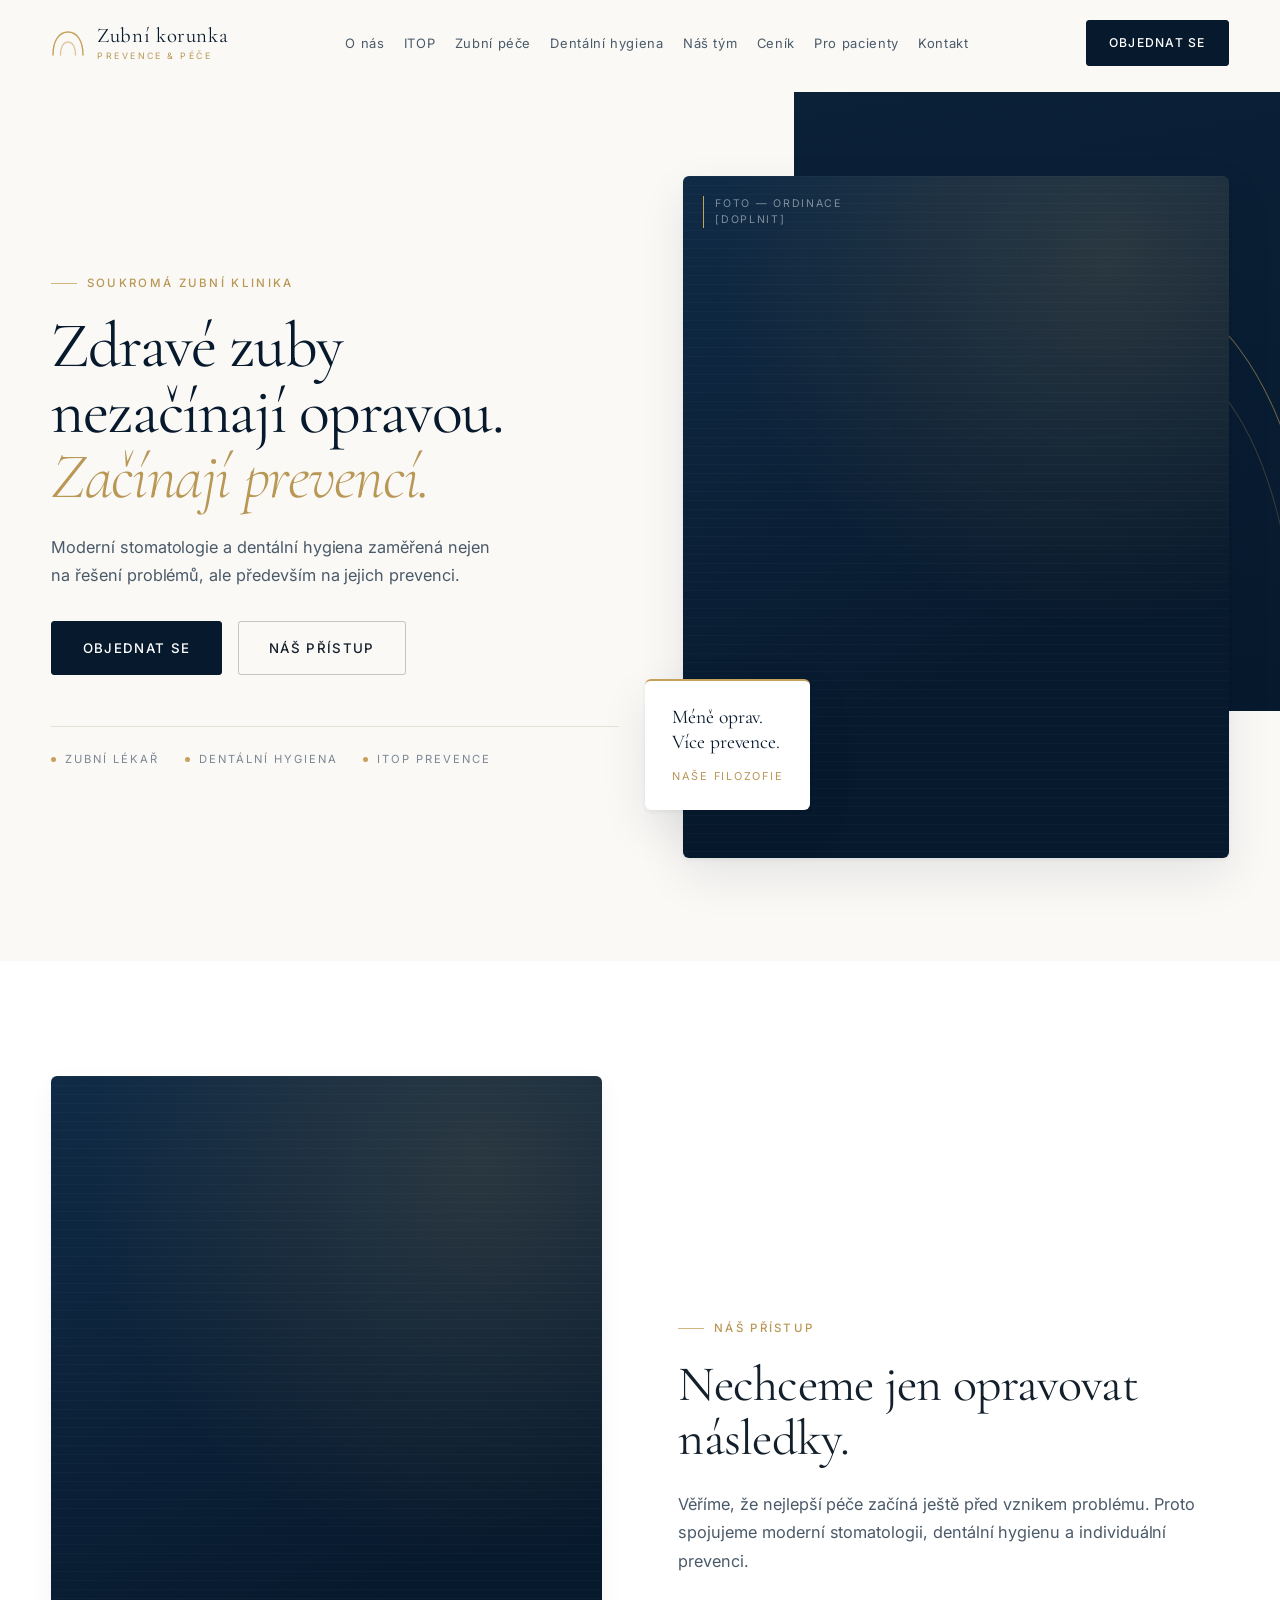
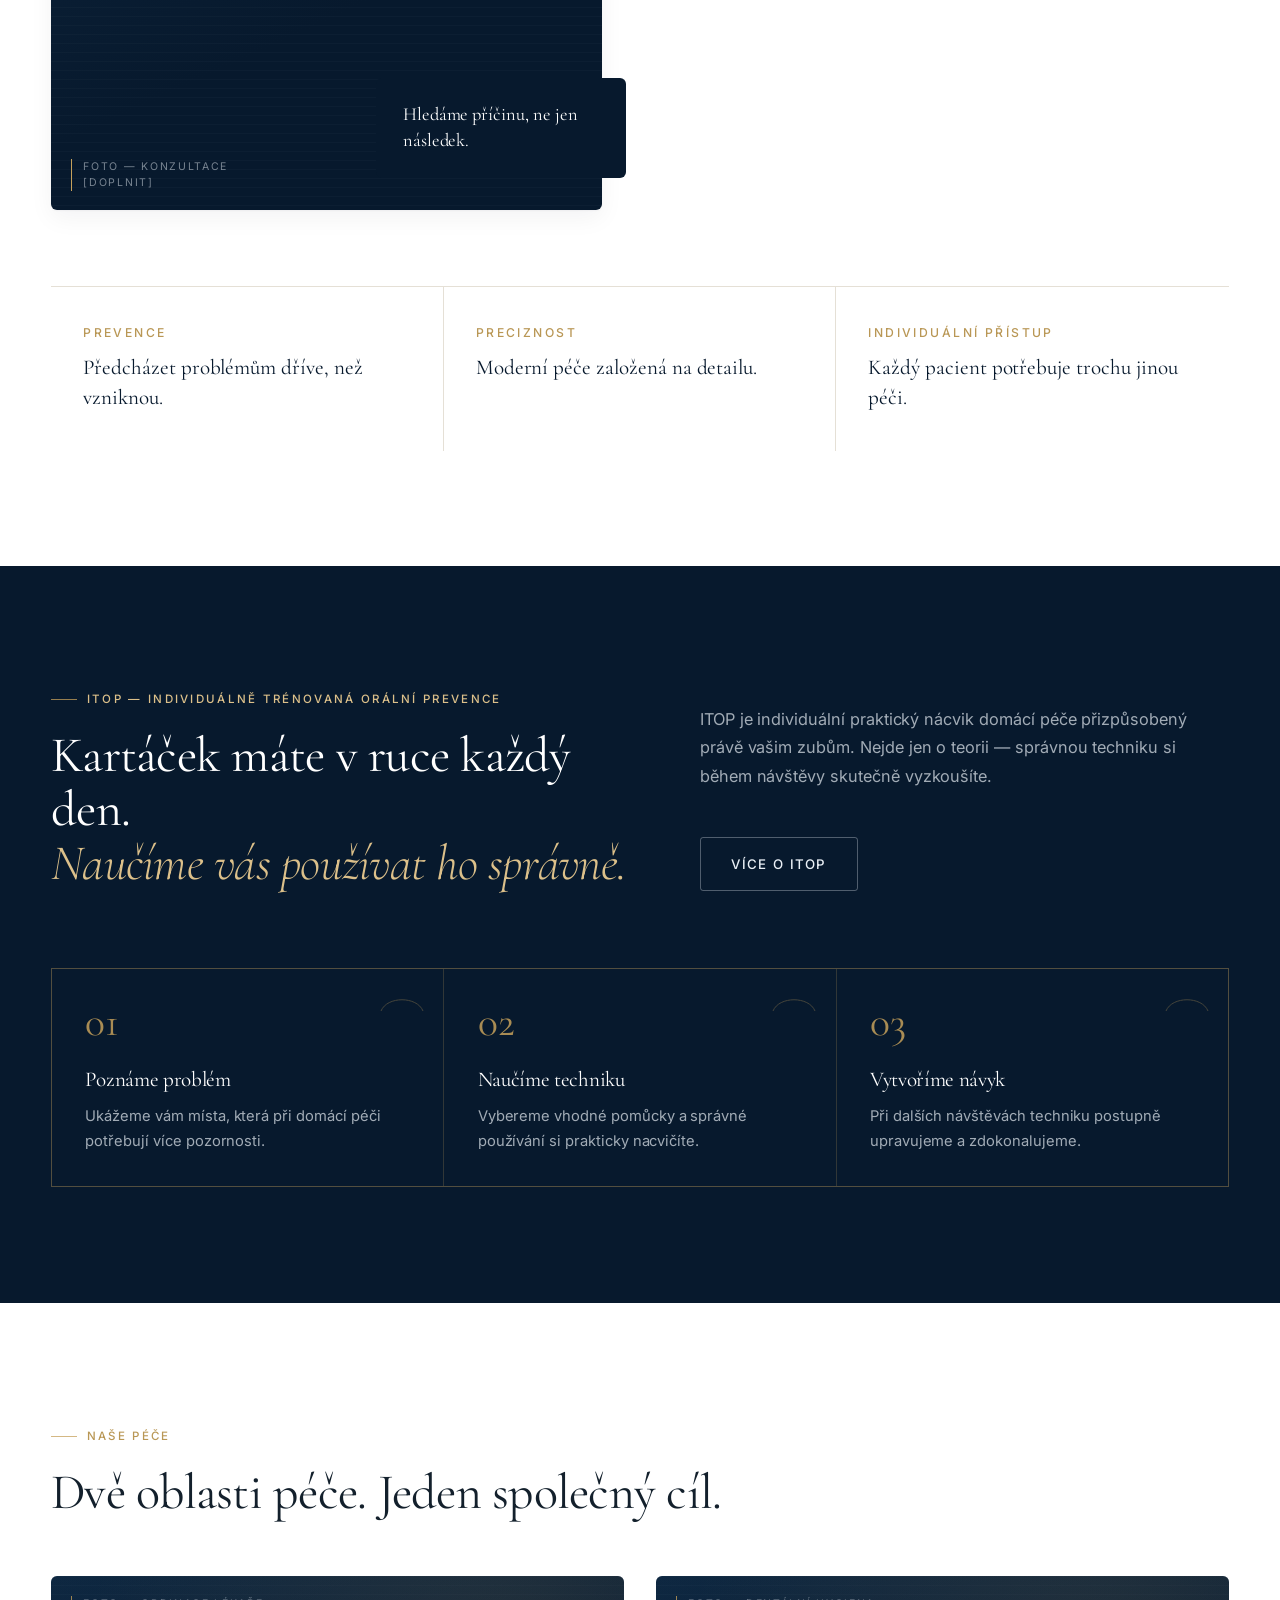
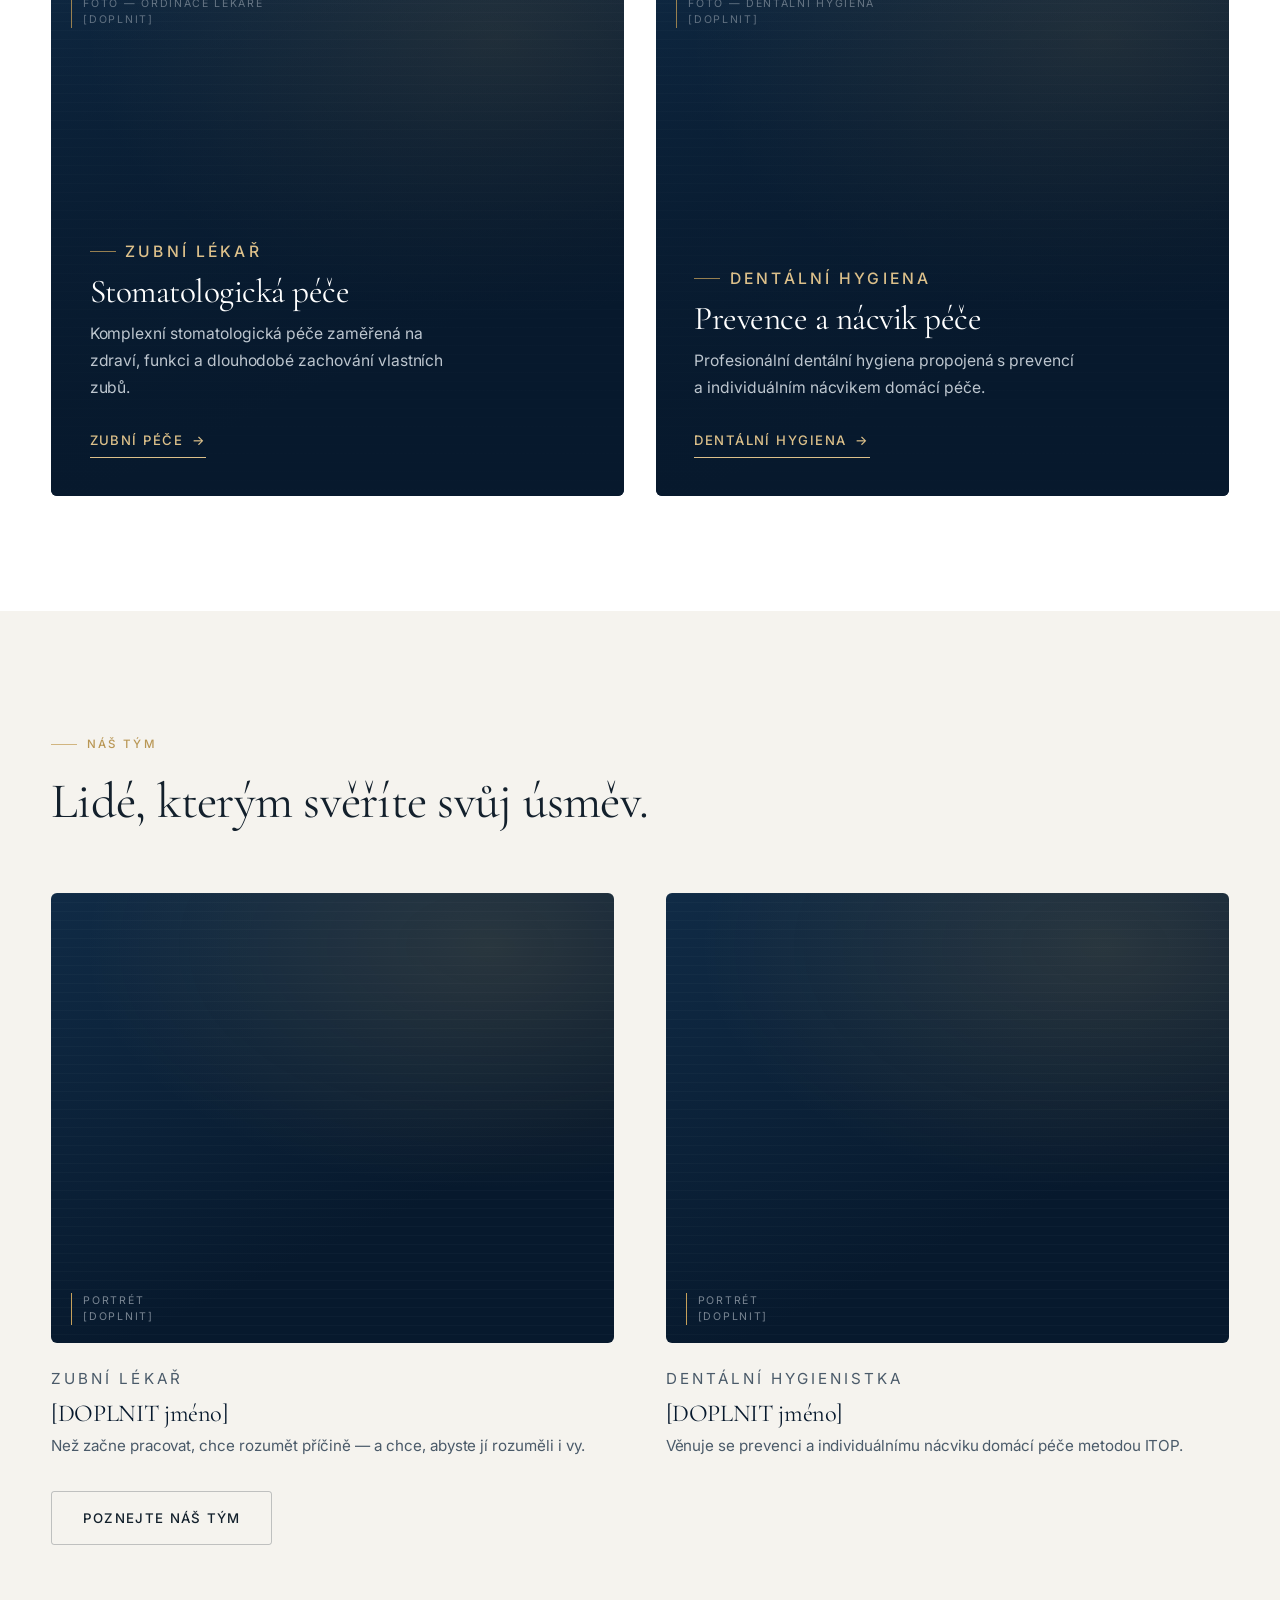
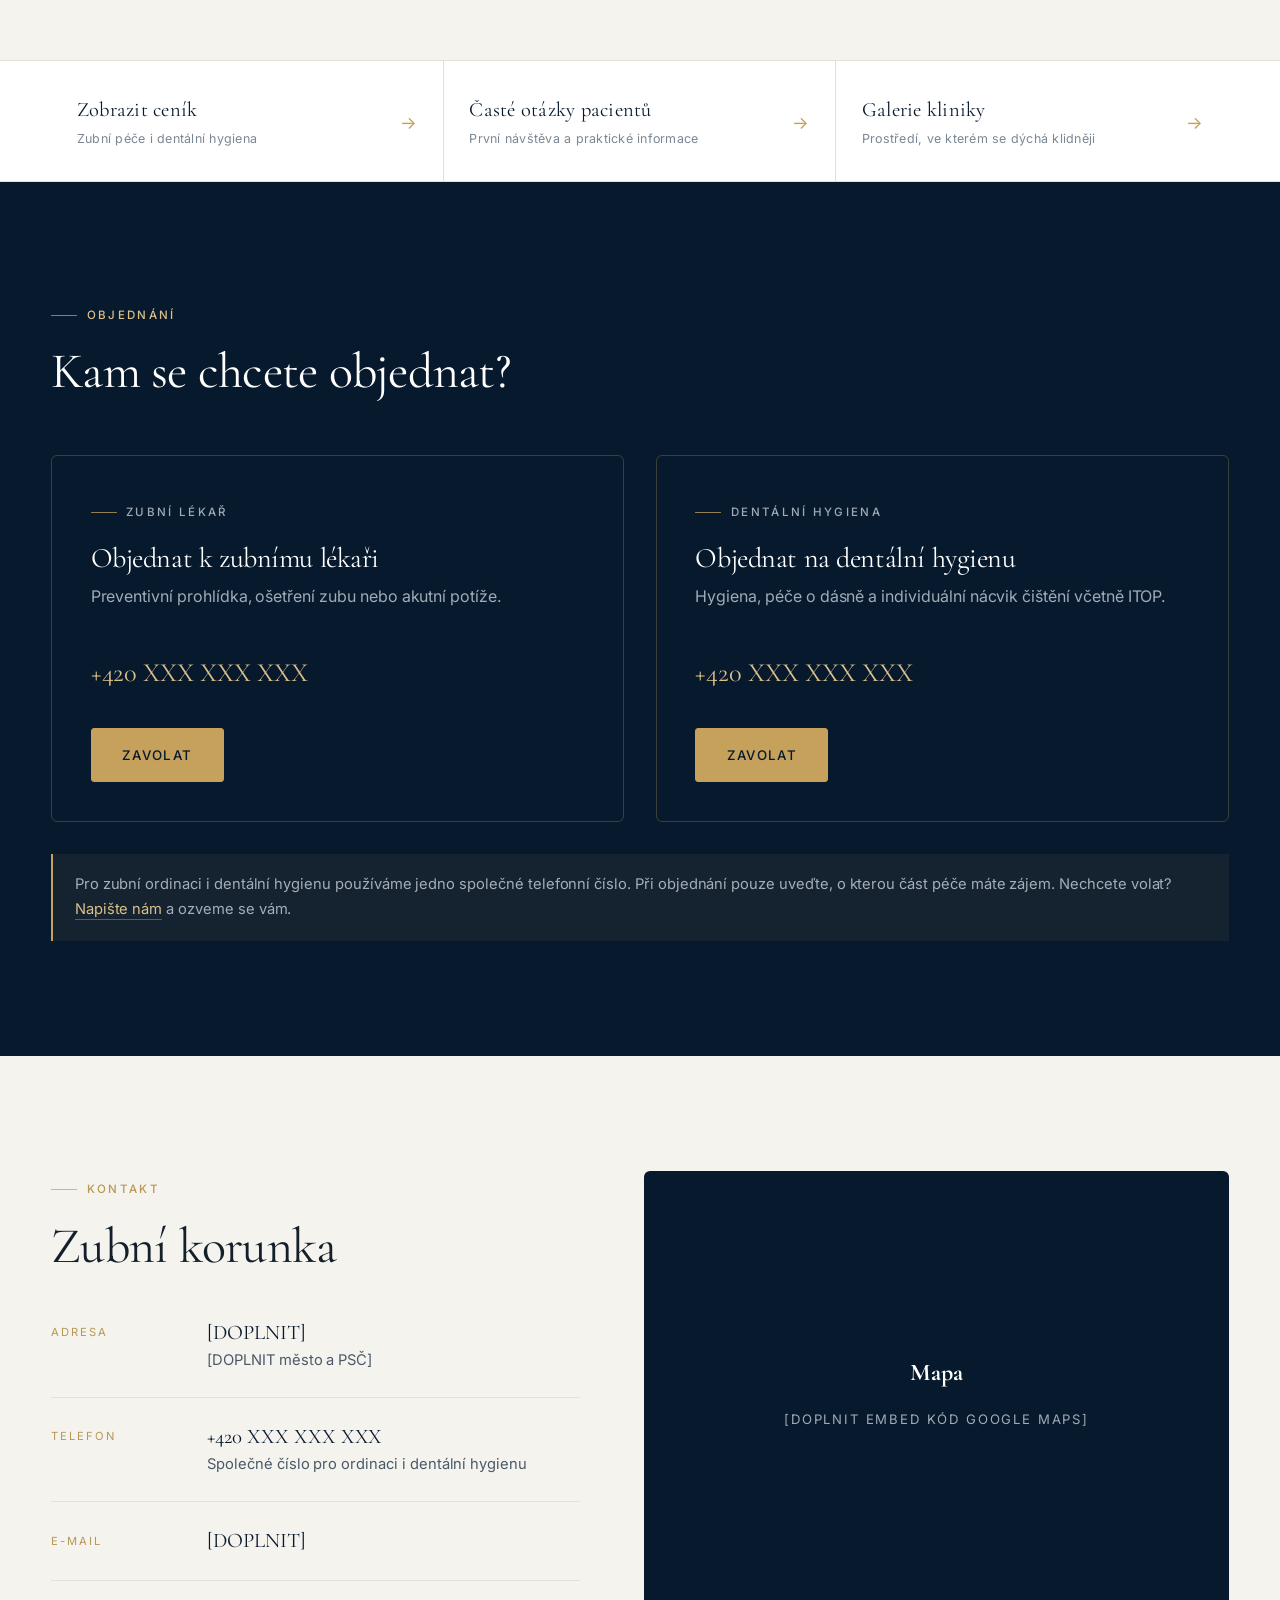
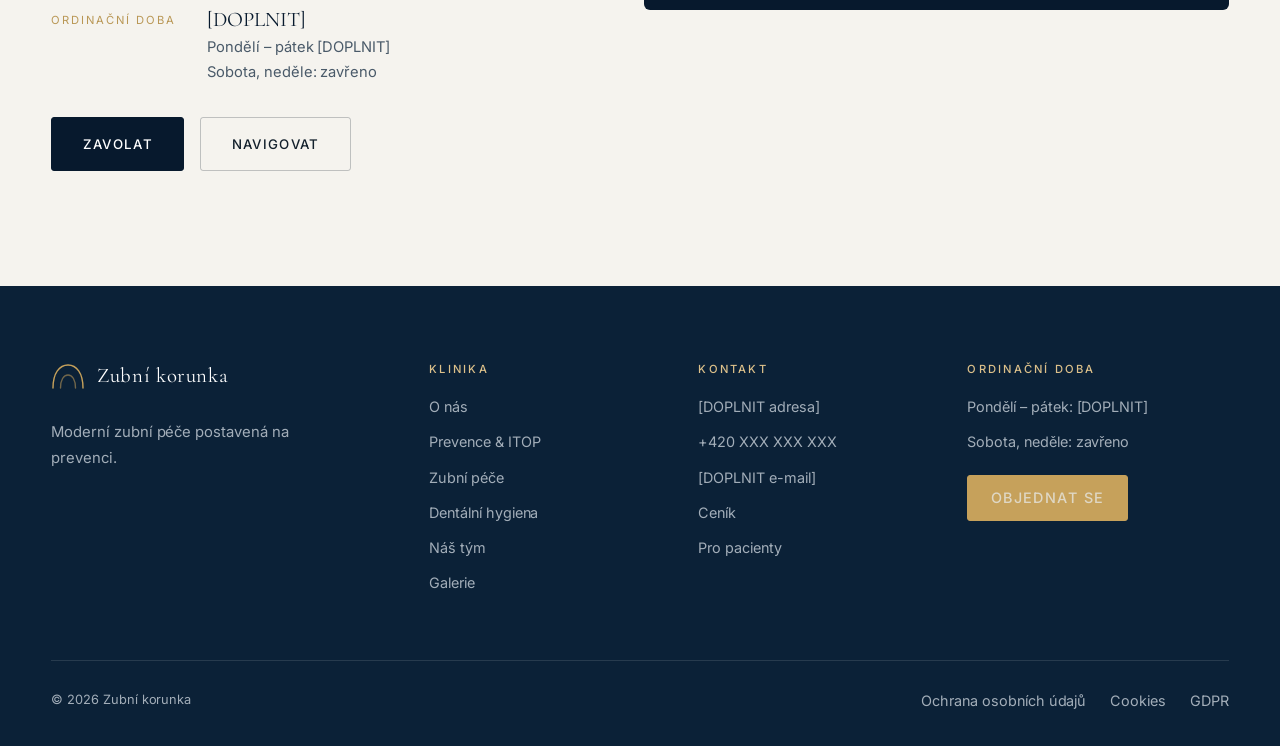
==== commit 7ae49269: "Add files via upload" ====
--- a/index.html
+++ b/index.html
@@ -4,33 +4,30 @@
 <meta charset="UTF-8">
 <meta name="viewport" content="width=device-width, initial-scale=1">
 <title>Zubní korunka | Moderní zubní péče postavená na prevenci</title>
-<meta name="description" content="Soukromá zubní klinika Zubní korunka. Zubní lékař, dentální hygiena a individuálně trénovaná orální prevence ITOP. Zdravé zuby nezačínají opravou, ale správnou péčí.">
+<meta name="description" content="Soukromá zubní klinika Zubní korunka. Zubní lékař, dentální hygiena a individuálně trénovaná orální prevence ITOP. Zdravé zuby nezačínají opravou, ale prevencí.">
 <meta name="theme-color" content="#07192D">
 <link rel="canonical" href="https://www.zubnikorunka.cz/">
 
-<!-- Open Graph -->
 <meta property="og:type" content="website">
 <meta property="og:locale" content="cs_CZ">
 <meta property="og:site_name" content="Zubní korunka">
-<meta property="og:title" content="Zubní korunka | Zdravé zuby nezačínají opravou">
-<meta property="og:description" content="Spojujeme moderní stomatologii, dentální hygienu a individuální prevenci ITOP. Nechceme jen řešit vzniklé problémy — chceme jim předcházet.">
+<meta property="og:title" content="Zubní korunka | Moderní zubní péče postavená na prevenci">
+<meta property="og:description" content="Soukromá zubní klinika Zubní korunka. Zubní lékař, dentální hygiena a individuálně trénovaná orální prevence ITOP. Zdravé zuby nezačínají opravou, ale prevencí.">
 <meta property="og:url" content="https://www.zubnikorunka.cz/">
 <meta property="og:image" content="https://www.zubnikorunka.cz/img/og-zubni-korunka.jpg">
 <meta name="twitter:card" content="summary_large_image">
 
 <link rel="icon" href="favicon.svg" type="image/svg+xml">
-
 <link rel="preconnect" href="https://fonts.googleapis.com">
 <link rel="preconnect" href="https://fonts.gstatic.com" crossorigin>
 <link href="https://fonts.googleapis.com/css2?family=Cormorant+Garamond:ital,wght@0,300;0,400;0,500;0,600;1,300;1,400&family=Inter:wght@300;400;500;600&display=swap" rel="stylesheet">
-
-<!-- Strukturovaná data -->
+<link rel="stylesheet" href="css/style.css">
 <script type="application/ld+json">
 {
   "@context": "https://schema.org",
   "@type": "Dentist",
-  "name": "Zubní korunka",
-  "description": "Soukromá zubní klinika zaměřená na prevenci, dentální hygienu a individuálně trénovanou orální prevenci ITOP.",
+  "name": "Zubn\u00ed korunka",
+  "description": "Soukrom\u00e1 zubn\u00ed klinika zam\u011b\u0159en\u00e1 na prevenci, dent\u00e1ln\u00ed hygienu a individu\u00e1ln\u011b tr\u00e9novanou or\u00e1ln\u00ed prevenci ITOP.",
   "url": "https://www.zubnikorunka.cz/",
   "telephone": "+420XXXXXXXXX",
   "email": "[DOPLNIT]",
@@ -43,570 +40,20 @@
     "postalCode": "[DOPLNIT]",
     "addressCountry": "CZ"
   },
-  "openingHoursSpecification": [{
-    "@type": "OpeningHoursSpecification",
-    "dayOfWeek": ["Monday","Tuesday","Wednesday","Thursday","Friday"],
-    "opens": "00:00",
-    "closes": "00:00"
-  }],
   "availableService": [
-    { "@type": "MedicalProcedure", "name": "Preventivní stomatologická prohlídka" },
-    { "@type": "MedicalProcedure", "name": "Dentální hygiena" },
-    { "@type": "MedicalProcedure", "name": "ITOP — individuálně trénovaná orální prevence" }
+    { "@type": "MedicalProcedure", "name": "Preventivn\u00ed stomatologick\u00e1 prohl\u00eddka" },
+    { "@type": "MedicalProcedure", "name": "Dent\u00e1ln\u00ed hygiena" },
+    { "@type": "MedicalProcedure", "name": "ITOP \u2014 individu\u00e1ln\u011b tr\u00e9novan\u00e1 or\u00e1ln\u00ed prevence" }
   ]
 }
 </script>
-
-<style>
-/* =====================================================================
-   ZUBNÍ KORUNKA — DESIGN SYSTEM
-   Navy / Ivory / Champagne gold
-   Signature: tenký zlatý oblouk (abstraktní korunka / křivka úsměvu)
-   ===================================================================== */
-
-:root{
-  /* --- Colors --- */
-  --navy-900:#07192D;
-  --navy-800:#0B2137;
-  --navy-700:#102B46;
-  --navy-600:#1B3B5C;
-
-  --gold:#C6A15B;
-  --gold-deep:#B99755;
-  --gold-light:#DCC08A;
-  --gold-line:rgba(198,161,91,.34);
-  --gold-wash:rgba(198,161,91,.08);
-
-  --ivory:#FAF9F6;
-  --surface:#F5F3EE;
-  --white:#FFFFFF;
-
-  --text:#13202C;
-  --text-soft:#4A5A69;
-  --text-mute:#7A8794;
-  --on-navy:#EAF0F6;
-  --on-navy-soft:rgba(234,240,246,.68);
-
-  --border:#E5E0D6;
-  --border-soft:#EFEBE3;
-  --border-navy:rgba(198,161,91,.22);
-
-  /* --- Type --- */
-  --display:"Cormorant Garamond",Georgia,"Times New Roman",serif;
-  --body:"Inter",-apple-system,BlinkMacSystemFont,"Segoe UI",Roboto,sans-serif;
-
-  --fs-display:clamp(2.45rem,5vw,4.3rem);
-  --fs-h2:clamp(2rem,3.9vw,3.35rem);
-  --fs-h3:clamp(1.35rem,2vw,1.75rem);
-  --fs-lead:clamp(1.02rem,1.25vw,1.18rem);
-  --fs-body:1rem;
-  --fs-small:.875rem;
-  --fs-eyebrow:.72rem;
-
-  /* --- Spacing --- */
-  --s-1:.5rem; --s-2:.75rem; --s-3:1rem; --s-4:1.5rem;
-  --s-5:2rem; --s-6:3rem; --s-7:4rem; --s-8:6rem;
-  --section-y:clamp(4.5rem,9vw,9rem);
-  --container:1280px;
-  --gutter:clamp(1.25rem,4vw,3.5rem);
-
-  /* --- Radius / Shadow --- */
-  --r-sm:3px; --r-md:6px; --r-lg:10px;
-  --sh-1:0 1px 2px rgba(7,25,45,.04),0 8px 24px rgba(7,25,45,.05);
-  --sh-2:0 2px 4px rgba(7,25,45,.05),0 18px 48px rgba(7,25,45,.09);
-  --sh-nav:0 1px 0 rgba(7,25,45,.06),0 12px 30px rgba(7,25,45,.06);
-
-  --ease:cubic-bezier(.22,.61,.36,1);
-}
-
-*,*::before,*::after{box-sizing:border-box}
-html{-webkit-text-size-adjust:100%;scroll-behavior:smooth;scroll-padding-top:96px}
-body{
-  margin:0;background:var(--white);color:var(--text);
-  font-family:var(--body);font-size:var(--fs-body);font-weight:400;
-  line-height:1.72;letter-spacing:-.003em;
-  -webkit-font-smoothing:antialiased;overflow-x:hidden;
-}
-img{max-width:100%;display:block}
-a{color:inherit;text-decoration:none}
-button{font:inherit;color:inherit;background:none;border:0;cursor:pointer}
-h1,h2,h3,h4{margin:0;font-family:var(--display);font-weight:400;line-height:1.08;letter-spacing:-.015em}
-p{margin:0 0 1.15em}
-p:last-child{margin-bottom:0}
-ul,ol{margin:0;padding:0;list-style:none}
-:focus-visible{outline:2px solid var(--gold);outline-offset:3px;border-radius:2px}
-::selection{background:var(--gold);color:var(--navy-900)}
-
-.skip{position:absolute;left:-9999px;top:0;z-index:999;background:var(--navy-900);color:#fff;padding:.85rem 1.4rem}
-.skip:focus{left:1rem;top:1rem}
-
-/* ---------- Layout ---------- */
-.container{width:100%;max-width:var(--container);margin-inline:auto;padding-inline:var(--gutter)}
-.section{padding-block:var(--section-y);position:relative}
-.section--surface{background:var(--surface)}
-.section--ivory{background:var(--ivory)}
-.section--navy{background:var(--navy-900);color:var(--on-navy)}
-.section--navy h2,.section--navy h3{color:var(--white)}
-.section--navy p{color:var(--on-navy-soft)}
-
-/* ---------- Type helpers ---------- */
-.eyebrow{
-  display:inline-flex;align-items:center;gap:.6rem;
-  font-family:var(--body);font-size:var(--fs-eyebrow);font-weight:500;
-  letter-spacing:.2em;text-transform:uppercase;color:var(--gold-deep);
-  margin:0 0 var(--s-4);line-height:1;
-}
-.eyebrow::before{content:"";width:26px;height:1px;background:var(--gold);opacity:.75}
-.section--navy .eyebrow{color:var(--gold-light)}
-h2.h2{font-size:var(--fs-h2)}
-h3.h3{font-size:var(--fs-h3)}
-.lead{font-size:var(--fs-lead);color:var(--text-soft);line-height:1.75;max-width:62ch}
-.section--navy .lead{color:var(--on-navy-soft)}
-.muted{color:var(--text-mute);font-size:var(--fs-small)}
-.serif-em{font-style:italic;color:var(--gold-deep)}
-.measure{max-width:60ch}
-.head{max-width:44ch}
-.head--wide{max-width:56ch}
-
-/* ---------- Signature: zlatý oblouk ---------- */
-.arc{display:block;overflow:visible;pointer-events:none}
-.arc path{fill:none;stroke:var(--gold);stroke-width:1;vector-effect:non-scaling-stroke}
-.rule-arc{width:120px;height:16px;margin-bottom:var(--s-4)}
-.rule-arc path{stroke-width:1.2;opacity:.85}
-
-/* ---------- Buttons ---------- */
-.btn{
-  --btn-bg:var(--navy-900);--btn-fg:#fff;--btn-bd:var(--navy-900);
-  display:inline-flex;align-items:center;justify-content:center;gap:.7rem;
-  padding:1.05rem 1.9rem;min-height:54px;
-  background:var(--btn-bg);color:var(--btn-fg);border:1px solid var(--btn-bd);
-  border-radius:var(--r-sm);
-  font-size:.83rem;font-weight:500;letter-spacing:.1em;text-transform:uppercase;
-  line-height:1;position:relative;overflow:hidden;
-  transition:background .45s var(--ease),color .45s var(--ease),border-color .45s var(--ease),transform .45s var(--ease);
-}
-.btn span{position:relative;z-index:1;white-space:nowrap}
-.btn::after{
-  content:"";position:absolute;inset:0;background:var(--gold);
-  transform:translateY(101%);transition:transform .5s var(--ease);z-index:0;
-}
-.btn:hover{color:var(--navy-900);border-color:var(--gold)}
-.btn:hover::after{transform:translateY(0)}
-.btn--gold{--btn-bg:var(--gold);--btn-fg:var(--navy-900);--btn-bd:var(--gold)}
-.btn--gold::after{background:var(--navy-900)}
-.btn--gold:hover{color:var(--gold-light);border-color:var(--navy-900)}
-.btn--ghost{--btn-bg:transparent;--btn-fg:var(--text);--btn-bd:rgba(19,32,44,.24)}
-.btn--ghost:hover{color:var(--navy-900)}
-.btn--light{--btn-bg:transparent;--btn-fg:var(--on-navy);--btn-bd:rgba(234,240,246,.32)}
-.btn--light:hover{color:var(--navy-900);border-color:var(--gold)}
-.btn--sm{padding:.85rem 1.4rem;min-height:46px;font-size:.76rem}
-.btn-row{display:flex;flex-wrap:wrap;gap:var(--s-3);margin-top:var(--s-5)}
-
-/* Textový odkaz se zlatým podtržením */
-.link-gold{
-  display:inline-flex;align-items:center;gap:.55rem;position:relative;
-  font-size:.82rem;font-weight:500;letter-spacing:.11em;text-transform:uppercase;
-  color:var(--navy-900);padding-bottom:.4rem;
-}
-.link-gold::after{content:"";position:absolute;left:0;bottom:0;width:100%;height:1px;background:var(--gold);transform-origin:right;transform:scaleX(1);transition:transform .45s var(--ease)}
-.link-gold:hover::after{transform-origin:left;animation:sweep .6s var(--ease)}
-.link-gold .chev{transition:transform .4s var(--ease)}
-.link-gold:hover .chev{transform:translateX(5px)}
-@keyframes sweep{0%{transform:scaleX(1)}45%{transform:scaleX(0)}46%{transform-origin:left;transform:scaleX(0)}100%{transform-origin:left;transform:scaleX(1)}}
-.section--navy .link-gold{color:var(--gold-light)}
-
-/* ---------- Fotoplaceholder ----------
-   Reálnou fotku vložíte odkomentováním <img> uvnitř .photo   */
-.photo{
-  position:relative;margin:0;overflow:hidden;border-radius:var(--r-md);
-  background:
-    radial-gradient(120% 90% at 78% 12%,rgba(198,161,91,.16),transparent 60%),
-    linear-gradient(155deg,var(--navy-700) 0%,var(--navy-900) 68%);
-  isolation:isolate;
-}
-.photo::before{
-  content:"";position:absolute;inset:0;
-  background-image:linear-gradient(rgba(255,255,255,.045) 1px,transparent 1px);
-  background-size:100% 9px;opacity:.5;
-}
-.photo img{position:absolute;inset:0;width:100%;height:100%;object-fit:cover;z-index:2}
-.photo__tag{
-  position:absolute;left:1.25rem;bottom:1.15rem;z-index:3;
-  font-size:.66rem;letter-spacing:.16em;text-transform:uppercase;
-  color:rgba(234,240,246,.5);border-left:1px solid var(--gold);padding-left:.7rem;line-height:1.5;
-}
-.photo:has(img) .photo__tag,.photo:has(img)::before{display:none}
-.photo--portrait{aspect-ratio:4/5}
-.photo--square{aspect-ratio:1/1}
-.photo--wide{aspect-ratio:16/10}
-.photo--tall{aspect-ratio:3/4}
-
-/* =====================================================================
-   HEADER
-   ===================================================================== */
-.header{
-  position:fixed;inset:0 0 auto;z-index:100;
-  transition:background .45s var(--ease),box-shadow .45s var(--ease),padding .45s var(--ease);
-  padding-block:1.25rem;
-}
-.header.is-stuck{background:rgba(250,249,246,.94);backdrop-filter:blur(14px);box-shadow:var(--sh-nav);padding-block:.7rem}
-.header__inner{display:flex;align-items:center;gap:var(--s-4);justify-content:space-between}
-.brand{display:inline-flex;align-items:center;gap:.75rem;flex-shrink:0}
-.brand__mark{width:34px;height:26px;flex-shrink:0}
-.brand__mark path{fill:none;stroke:var(--gold);stroke-width:1.4}
-.brand__name{font-family:var(--display);font-size:1.3rem;letter-spacing:.03em;line-height:1;color:var(--navy-900)}
-.brand__name em{font-style:normal;display:block;font-family:var(--body);font-size:.55rem;letter-spacing:.28em;text-transform:uppercase;color:var(--gold-deep);margin-top:.32rem}
-
-.nav{display:flex;align-items:center;gap:clamp(.9rem,1.5vw,1.6rem)}
-.nav a{position:relative;white-space:nowrap;font-size:.81rem;font-weight:400;letter-spacing:.05em;color:var(--text-soft);padding-block:.35rem;transition:color .3s var(--ease)}
-.nav a::after{content:"";position:absolute;left:0;right:0;bottom:0;height:1px;background:var(--gold);transform:scaleX(0);transform-origin:right;transition:transform .4s var(--ease)}
-.nav a:hover,.nav a[aria-current="true"]{color:var(--navy-900)}
-.nav a:hover::after,.nav a[aria-current="true"]::after{transform:scaleX(1);transform-origin:left}
-.header__cta{display:flex;align-items:center;gap:var(--s-3)}
-.header__tel{font-size:.82rem;letter-spacing:.04em;color:var(--text-soft);white-space:nowrap;transition:color .3s var(--ease)}
-.header__tel:hover{color:var(--gold-deep)}
-
-.burger{display:none;width:46px;height:46px;align-items:center;justify-content:center;flex-direction:column;gap:6px;border:1px solid var(--border);border-radius:var(--r-sm)}
-.burger span{display:block;width:18px;height:1px;background:var(--navy-900);transition:transform .4s var(--ease),opacity .3s var(--ease)}
-.burger[aria-expanded="true"] span:nth-child(1){transform:translateY(3.5px) rotate(45deg)}
-.burger[aria-expanded="true"] span:nth-child(2){opacity:0}
-.burger[aria-expanded="true"] span:nth-child(3){transform:translateY(-3.5px) rotate(-45deg)}
-
-.mobile-nav{
-  position:fixed;inset:0;z-index:99;background:var(--navy-900);color:var(--on-navy);
-  padding:7rem var(--gutter) 3rem;display:flex;flex-direction:column;
-  opacity:0;visibility:hidden;transform:translateY(-12px);
-  transition:opacity .4s var(--ease),transform .5s var(--ease),visibility .4s;
-  overflow-y:auto;
-}
-.mobile-nav.is-open{opacity:1;visibility:visible;transform:none}
-.mobile-nav a.mlink{
-  font-family:var(--display);font-size:1.9rem;color:var(--white);
-  padding:.55rem 0;border-bottom:1px solid rgba(198,161,91,.16);display:flex;justify-content:space-between;align-items:baseline;
-}
-.mobile-nav a.mlink i{font-style:normal;font-family:var(--body);font-size:.6rem;letter-spacing:.16em;color:var(--gold);opacity:.65}
-.mobile-nav__foot{margin-top:auto;padding-top:2rem;display:grid;gap:.75rem}
-
-/* =====================================================================
-   HERO
-   ===================================================================== */
-.hero{position:relative;background:var(--ivory);padding-top:clamp(8rem,14vw,11rem);padding-bottom:clamp(4rem,8vw,7rem);overflow:hidden}
-.hero__panel{
-  position:absolute;top:92px;bottom:26%;right:0;width:38%;
-  background:linear-gradient(170deg,var(--navy-800),var(--navy-900));
-  z-index:0;
-}
-.hero__panel-arc{position:absolute;top:12%;right:-6%;width:70%;height:60%;z-index:1;opacity:.55}
-.hero__inner{position:relative;z-index:2;display:grid;grid-template-columns:1.02fr .98fr;gap:clamp(2rem,5vw,5rem);align-items:center}
-.hero__title{font-size:var(--fs-display);line-height:1.02;letter-spacing:-.022em;color:var(--navy-900)}
-.hero__title .l2{display:block;font-style:italic;color:var(--gold-deep);font-weight:300}
-.hero__text{max-width:46ch;margin-top:var(--s-4);font-size:var(--fs-lead);color:var(--text-soft)}
-.hero__meta{display:flex;flex-wrap:wrap;gap:1.6rem;margin-top:clamp(2.2rem,4vw,3.2rem);padding-top:1.4rem;border-top:1px solid var(--border)}
-.hero__meta span{font-size:.7rem;letter-spacing:.18em;text-transform:uppercase;color:var(--text-mute);display:inline-flex;align-items:center;gap:.55rem}
-.hero__meta span::before{content:"";width:5px;height:5px;border-radius:50%;background:var(--gold)}
-.hero__media{position:relative}
-.hero__photo{aspect-ratio:4/5;box-shadow:var(--sh-2);border-radius:var(--r-md)}
-.hero__photo .photo__tag{bottom:auto;top:1.25rem}
-.hero__badge{
-  position:absolute;left:clamp(-2.5rem,-3vw,-1rem);bottom:clamp(1.5rem,4vw,3rem);z-index:4;
-  background:var(--white);padding:1.5rem 1.7rem;max-width:270px;border-radius:var(--r-md);
-  box-shadow:var(--sh-2);border-top:2px solid var(--gold);
-}
-.hero__badge p{font-family:var(--display);font-size:1.22rem;line-height:1.32;color:var(--navy-900);margin:0}
-.hero__badge small{display:block;margin-top:.7rem;font-size:.68rem;letter-spacing:.16em;text-transform:uppercase;color:var(--gold-deep)}
-
-/* =====================================================================
-   STATEMENT + PILÍŘE
-   ===================================================================== */
-.statement{display:grid;grid-template-columns:.9fr 1.1fr;gap:clamp(2rem,6vw,6rem);align-items:start}
-.statement__title{font-size:var(--fs-h2);color:var(--navy-900)}
-.pillars{display:grid;grid-template-columns:repeat(3,1fr);gap:0;margin-top:clamp(3rem,6vw,5rem);border-top:1px solid var(--border)}
-.pillar{padding:clamp(1.75rem,3vw,2.5rem) clamp(1.25rem,2.5vw,2.25rem);border-right:1px solid var(--border);position:relative;transition:background .5s var(--ease)}
-.pillar:last-child{border-right:0}
-.pillar::before{content:"";position:absolute;top:-1px;left:0;width:100%;height:1px;background:var(--gold);transform:scaleX(0);transform-origin:left;transition:transform .6s var(--ease)}
-.pillar:hover{background:var(--ivory)}
-.pillar:hover::before{transform:scaleX(1)}
-.pillar h3{font-family:var(--body);font-size:.76rem;font-weight:500;letter-spacing:.2em;text-transform:uppercase;color:var(--gold-deep);margin-bottom:.9rem}
-.pillar p{font-family:var(--display);font-size:1.32rem;line-height:1.4;color:var(--navy-900)}
-
-/* =====================================================================
-   NÁŠ PŘÍSTUP
-   ===================================================================== */
-.approach{display:grid;grid-template-columns:1fr 1fr;gap:clamp(2.5rem,6vw,6rem);align-items:center}
-.approach__media{position:relative}
-.approach__photo{aspect-ratio:3/4;border-radius:var(--r-md);box-shadow:var(--sh-1)}
-.approach__quote{
-  position:absolute;right:clamp(-1.5rem,-2vw,0rem);bottom:2rem;z-index:3;
-  background:var(--navy-900);color:var(--white);padding:1.5rem 1.7rem;max-width:250px;border-radius:var(--r-md);
-}
-.approach__quote p{font-family:var(--display);font-size:1.15rem;line-height:1.4;color:var(--white)}
-.steps{margin-top:clamp(2rem,4vw,3rem);display:grid;gap:0}
-.step{display:grid;grid-template-columns:auto 1fr;gap:1.4rem;align-items:baseline;padding:1.15rem 0;border-bottom:1px solid var(--border)}
-.step:first-child{border-top:1px solid var(--border)}
-.step__num{font-family:var(--display);font-size:1.5rem;color:var(--gold);letter-spacing:.02em;min-width:2.2rem}
-.step__name{font-family:var(--display);font-size:1.5rem;color:var(--navy-900)}
-.step__desc{grid-column:2;font-size:.93rem;color:var(--text-soft);margin-top:.15rem}
-
-/* =====================================================================
-   ITOP (navy)
-   ===================================================================== */
-.itop__head{display:grid;grid-template-columns:1.05fr .95fr;gap:clamp(2rem,5vw,5rem);align-items:end;margin-bottom:clamp(3rem,6vw,5rem)}
-.itop__title{font-size:var(--fs-h2);color:var(--white)}
-.itop__title .sub{display:block;font-style:italic;color:var(--gold-light);font-weight:300}
-.itop-grid{display:grid;grid-template-columns:repeat(4,1fr);gap:1px;background:rgba(198,161,91,.22);border:1px solid rgba(198,161,91,.22)}
-.itop-card{background:var(--navy-900);padding:clamp(1.75rem,2.6vw,2.4rem);position:relative;transition:background .55s var(--ease)}
-.itop-card:hover{background:var(--navy-800)}
-.itop-card__num{font-family:var(--display);font-size:2.6rem;line-height:1;color:var(--gold);opacity:.85;display:block;margin-bottom:1.4rem}
-.itop-card h3{font-family:var(--display);font-size:1.32rem;color:var(--white);margin-bottom:.7rem;line-height:1.25}
-.itop-card p{font-size:.92rem;color:var(--on-navy-soft);line-height:1.68}
-.itop-card__arc{position:absolute;right:1.2rem;top:1.4rem;width:44px;height:22px;opacity:.32}
-.pull{
-  margin-top:clamp(3rem,6vw,5rem);padding:clamp(2.2rem,4vw,3.4rem) clamp(1.5rem,4vw,4rem);
-  border:1px solid rgba(198,161,91,.28);text-align:center;position:relative;
-}
-.pull p{font-family:var(--display);font-size:clamp(1.45rem,2.7vw,2.3rem);line-height:1.34;color:var(--white);max-width:34ch;margin:0 auto}
-.pull .rule-arc{margin:0 auto var(--s-4)}
-
-/* =====================================================================
-   SLUŽBY
-   ===================================================================== */
-.services{display:grid;grid-template-columns:1fr 1fr;gap:clamp(1.5rem,3vw,2.5rem);margin-top:clamp(2.5rem,5vw,4rem)}
-.service{border:1px solid var(--border);border-radius:var(--r-md);overflow:hidden;background:var(--white);display:flex;flex-direction:column;transition:box-shadow .5s var(--ease),transform .5s var(--ease)}
-.service:hover{box-shadow:var(--sh-2);transform:translateY(-4px)}
-.service__photo{aspect-ratio:16/9;border-radius:0}
-.service__body{padding:clamp(1.75rem,3vw,2.6rem);display:flex;flex-direction:column;flex:1}
-.service h3{font-size:clamp(1.7rem,2.4vw,2.15rem);color:var(--navy-900);margin-bottom:.9rem}
-.service__list{margin:1.6rem 0 0;display:grid;gap:.55rem}
-.service__list li{display:grid;grid-template-columns:auto 1fr;gap:.75rem;font-size:.93rem;color:var(--text-soft);align-items:baseline}
-.service__list li::before{content:"";width:14px;height:1px;background:var(--gold);transform:translateY(-4px)}
-.service .btn{margin-top:clamp(1.75rem,3vw,2.4rem);align-self:flex-start}
-
-/* =====================================================================
-   OBJEDNÁNÍ
-   ===================================================================== */
-.book{display:grid;grid-template-columns:1fr 1fr;gap:clamp(1.5rem,3vw,2rem);margin-top:clamp(2.5rem,5vw,3.5rem)}
-.book-card{background:var(--white);border:1px solid var(--border);border-radius:var(--r-md);padding:clamp(1.75rem,3vw,2.6rem);position:relative;overflow:hidden;transition:border-color .5s var(--ease),box-shadow .5s var(--ease)}
-.book-card::before{content:"";position:absolute;left:0;top:0;height:100%;width:2px;background:var(--gold);transform:scaleY(0);transform-origin:top;transition:transform .55s var(--ease)}
-.book-card:hover{border-color:var(--gold-line);box-shadow:var(--sh-1)}
-.book-card:hover::before{transform:scaleY(1)}
-.book-card h3{font-size:clamp(1.5rem,2.2vw,1.95rem);color:var(--navy-900);margin-bottom:.6rem}
-.book-card .tel{display:inline-flex;align-items:baseline;gap:.6rem;margin-top:1.4rem;font-family:var(--display);font-size:1.65rem;color:var(--navy-900);transition:color .35s var(--ease)}
-.book-card .tel:hover{color:var(--gold-deep)}
-.book-note{margin-top:clamp(1.5rem,3vw,2rem);padding:1.15rem 1.35rem;background:var(--gold-wash);border-left:2px solid var(--gold);font-size:.92rem;color:var(--text-soft)}
-
-/* Formulář */
-.form{margin-top:clamp(2.5rem,5vw,4rem);background:var(--white);border:1px solid var(--border);border-radius:var(--r-md);padding:clamp(1.75rem,4vw,3rem)}
-.form__grid{display:grid;grid-template-columns:1fr 1fr;gap:1.15rem}
-.field{display:flex;flex-direction:column;gap:.5rem}
-.field--full{grid-column:1/-1}
-.field label{font-size:.72rem;letter-spacing:.16em;text-transform:uppercase;color:var(--text-mute)}
-.field input,.field textarea,.field select{
-  font:inherit;font-size:.95rem;color:var(--text);background:var(--ivory);
-  border:1px solid var(--border);border-radius:var(--r-sm);padding:.9rem 1rem;width:100%;
-  transition:border-color .35s var(--ease),background .35s var(--ease);
-}
-.field textarea{min-height:120px;resize:vertical}
-.field input:focus,.field textarea:focus,.field select:focus{border-color:var(--gold);background:var(--white);outline:none}
-.choice{display:grid;grid-template-columns:1fr 1fr;gap:.75rem}
-.choice input{position:absolute;opacity:0;pointer-events:none}
-.choice label{
-  display:flex;align-items:center;gap:.7rem;padding:1rem 1.1rem;cursor:pointer;
-  border:1px solid var(--border);border-radius:var(--r-sm);background:var(--ivory);
-  font-size:.9rem;letter-spacing:0;text-transform:none;color:var(--text);
-  transition:border-color .35s var(--ease),background .35s var(--ease);
-}
-.choice label::before{content:"";width:14px;height:14px;border-radius:50%;border:1px solid var(--text-mute);flex-shrink:0;transition:all .3s var(--ease)}
-.choice input:checked + label{border-color:var(--gold);background:var(--white)}
-.choice input:checked + label::before{border-color:var(--gold);background:var(--gold);box-shadow:inset 0 0 0 3px var(--white)}
-.choice input:focus-visible + label{outline:2px solid var(--gold);outline-offset:3px}
-.form__foot{display:flex;flex-wrap:wrap;align-items:center;gap:1.25rem;margin-top:1.75rem}
-.form__note{font-size:.78rem;color:var(--text-mute);max-width:44ch}
-
-/* =====================================================================
-   TÝM
-   ===================================================================== */
-.team{display:grid;grid-template-columns:repeat(2,1fr);gap:clamp(1.75rem,4vw,3.5rem);margin-top:clamp(2.5rem,5vw,4rem)}
-.member__photo{aspect-ratio:4/5;border-radius:var(--r-md);margin-bottom:1.4rem}
-.member__role{font-size:.72rem;letter-spacing:.2em;text-transform:uppercase;color:var(--gold-deep);margin-bottom:.6rem}
-.member h3{font-size:clamp(1.5rem,2.2vw,1.95rem);color:var(--navy-900);margin-bottom:.7rem}
-
-/* =====================================================================
-   PRVNÍ NÁVŠTĚVA
-   ===================================================================== */
-.visit{display:grid;grid-template-columns:repeat(4,1fr);gap:0;margin-top:clamp(2.5rem,5vw,4rem);border-top:1px solid var(--border)}
-.visit__item{padding:clamp(1.75rem,3vw,2.4rem) clamp(1rem,2vw,1.8rem) 0;border-right:1px solid var(--border);position:relative}
-.visit__item:last-child{border-right:0}
-.visit__item .n{font-family:var(--display);font-size:1.05rem;color:var(--gold);display:block;margin-bottom:1rem}
-.visit__item h3{font-family:var(--display);font-size:1.4rem;color:var(--navy-900);margin-bottom:.6rem}
-.visit__item p{font-size:.92rem;color:var(--text-soft)}
-.visit__dot{position:absolute;top:-4px;left:clamp(1rem,2vw,1.8rem);width:7px;height:7px;border-radius:50%;background:var(--gold)}
-
-/* =====================================================================
-   CENÍK
-   ===================================================================== */
-.price-wrap{display:grid;grid-template-columns:1fr 1fr;gap:clamp(2rem,5vw,4.5rem);margin-top:clamp(2.5rem,5vw,4rem)}
-.price-col h3{font-size:clamp(1.5rem,2.2vw,1.9rem);color:var(--navy-900);padding-bottom:1rem;border-bottom:1px solid var(--navy-900)}
-.price-list li{display:flex;justify-content:space-between;align-items:baseline;gap:1.5rem;padding:1.05rem 0;border-bottom:1px solid var(--border-soft)}
-.price-list .item{font-size:.98rem;color:var(--text)}
-.price-list .val{font-size:.8rem;letter-spacing:.1em;text-transform:uppercase;color:var(--gold-deep);white-space:nowrap;flex-shrink:0}
-.price-foot{margin-top:clamp(2rem,4vw,3rem);font-size:.88rem;color:var(--text-mute);max-width:70ch}
-
-/* =====================================================================
-   GALERIE
-   ===================================================================== */
-.gallery{display:grid;grid-template-columns:repeat(4,1fr);gap:clamp(.75rem,1.4vw,1.15rem);margin-top:clamp(2.5rem,5vw,4rem)}
-.gallery .photo{transition:transform .7s var(--ease)}
-.gallery .photo::after{content:"";position:absolute;inset:0;z-index:4;background:linear-gradient(0deg,rgba(7,25,45,.42),transparent 55%);opacity:0;transition:opacity .5s var(--ease)}
-.gallery .photo:hover{transform:scale(1.015)}
-.gallery .photo:hover::after{opacity:1}
-.g1{grid-column:span 2;grid-row:span 2;aspect-ratio:1/1}
-.g2{grid-column:span 2;aspect-ratio:2/1}
-.g3,.g4{aspect-ratio:1/1}
-.g5{grid-column:span 2;aspect-ratio:2/1}
-.g6{grid-column:span 2;aspect-ratio:2/1}
-
-/* =====================================================================
-   FAQ
-   ===================================================================== */
-.faq{display:grid;grid-template-columns:.85fr 1.15fr;gap:clamp(2rem,6vw,6rem);align-items:start}
-.acc{border-top:1px solid var(--border)}
-.acc__item{border-bottom:1px solid var(--border)}
-.acc__btn{
-  width:100%;display:flex;align-items:flex-start;justify-content:space-between;gap:1.5rem;
-  padding:1.35rem 0;text-align:left;font-family:var(--display);font-size:clamp(1.15rem,1.7vw,1.4rem);
-  color:var(--navy-900);line-height:1.35;transition:color .35s var(--ease);
-}
-.acc__btn:hover{color:var(--gold-deep)}
-.acc__icon{position:relative;width:16px;height:16px;flex-shrink:0;margin-top:.45rem}
-.acc__icon::before,.acc__icon::after{content:"";position:absolute;background:var(--gold);transition:transform .45s var(--ease)}
-.acc__icon::before{top:50%;left:0;width:16px;height:1px;transform:translateY(-50%)}
-.acc__icon::after{left:50%;top:0;width:1px;height:16px;transform:translateX(-50%)}
-.acc__btn[aria-expanded="true"] .acc__icon::after{transform:translateX(-50%) scaleY(0)}
-.acc__panel{overflow:hidden;height:0;transition:height .45s var(--ease)}
-.acc__panel > div{padding:0 3rem 1.5rem 0;font-size:.96rem;color:var(--text-soft)}
-
-/* =====================================================================
-   KONTAKT
-   ===================================================================== */
-.contact{display:grid;grid-template-columns:.95fr 1.05fr;gap:clamp(2rem,5vw,4.5rem);align-items:start}
-.contact__list{display:grid;gap:1.5rem;margin-top:clamp(2rem,4vw,2.75rem)}
-.contact__row{display:grid;grid-template-columns:136px 1fr;gap:1.25rem;align-items:start;padding-bottom:1.5rem;border-bottom:1px solid var(--border)}
-.contact__row:last-child{border-bottom:0;padding-bottom:0}
-.contact__k{font-size:.7rem;letter-spacing:.18em;text-transform:uppercase;color:var(--gold-deep);padding-top:.35rem}
-.contact__v{font-family:var(--display);font-size:1.3rem;color:var(--navy-900);line-height:1.45}
-.contact__v span{display:block;font-family:var(--body);font-size:.92rem;color:var(--text-soft);line-height:1.7}
-.contact__v a{transition:color .35s var(--ease)}
-.contact__v a:hover{color:var(--gold-deep)}
-.map{aspect-ratio:4/3;border-radius:var(--r-md);overflow:hidden;background:var(--navy-900);position:relative;display:grid;place-items:center;text-align:center;padding:2rem}
-.map iframe{position:absolute;inset:0;width:100%;height:100%;border:0}
-.map__ph{color:var(--on-navy-soft);font-size:.82rem;letter-spacing:.14em;text-transform:uppercase;line-height:2}
-.map__ph strong{display:block;font-family:var(--display);font-size:1.5rem;letter-spacing:0;text-transform:none;color:var(--white);margin-bottom:.6rem}
-
-/* =====================================================================
-   FINÁLNÍ CTA + FOOTER
-   ===================================================================== */
-.final{text-align:center;position:relative;overflow:hidden}
-.final .arc-big{position:absolute;left:50%;top:-30%;transform:translateX(-50%);width:min(1000px,120%);height:90%;opacity:.28;z-index:0}
-.final__inner{position:relative;z-index:1}
-.final h2{font-size:clamp(2.3rem,5vw,4.2rem);color:var(--white);line-height:1.05}
-.final h2 em{font-style:italic;color:var(--gold-light);font-weight:300}
-.final p{margin:1.5rem auto 0;max-width:46ch}
-.final .btn-row{justify-content:center}
-.final__tel{margin-top:2.25rem;font-size:.78rem;letter-spacing:.16em;text-transform:uppercase;color:var(--on-navy-soft)}
-.final__tel a{color:var(--gold-light);border-bottom:1px solid rgba(198,161,91,.4);padding-bottom:2px}
-
-.footer{background:var(--navy-800);color:var(--on-navy-soft);padding-block:clamp(3.5rem,6vw,5rem) 2rem}
-.footer__grid{display:grid;grid-template-columns:1.5fr 1fr 1fr 1.2fr;gap:clamp(2rem,4vw,3.5rem)}
-.footer .brand__name{color:var(--white)}
-.footer__claim{margin-top:1.4rem;max-width:30ch;font-size:.93rem;color:var(--on-navy-soft)}
-.footer h4{font-family:var(--body);font-size:.7rem;font-weight:500;letter-spacing:.2em;text-transform:uppercase;color:var(--gold-light);margin-bottom:1.25rem}
-.footer ul{display:grid;gap:.65rem}
-.footer li,.footer a{font-size:.9rem;color:var(--on-navy-soft);transition:color .3s var(--ease)}
-.footer a:hover{color:var(--gold-light)}
-.footer__bottom{margin-top:clamp(2.5rem,5vw,4rem);padding-top:1.75rem;border-top:1px solid rgba(234,240,246,.12);display:flex;flex-wrap:wrap;gap:1rem 2rem;justify-content:space-between;font-size:.8rem}
-.footer__legal{display:flex;flex-wrap:wrap;gap:1.5rem}
-
-/* Mobilní sticky lišta */
-.mbar{
-  position:fixed;left:0;right:0;bottom:0;z-index:95;display:none;
-  grid-template-columns:1fr 1fr;gap:1px;background:rgba(198,161,91,.3);
-  box-shadow:0 -6px 24px rgba(7,25,45,.14);
-  padding-bottom:env(safe-area-inset-bottom);
-}
-.mbar a{display:flex;align-items:center;justify-content:center;gap:.55rem;padding:1.05rem .5rem;background:var(--navy-900);color:var(--white);font-size:.76rem;letter-spacing:.12em;text-transform:uppercase}
-.mbar a.is-gold{background:var(--gold);color:var(--navy-900)}
-
-/* =====================================================================
-   REVEAL
-   ===================================================================== */
-.rv{opacity:0;transform:translateY(22px);transition:opacity .9s var(--ease),transform .9s var(--ease)}
-.rv.in{opacity:1;transform:none}
-.rv-d1{transition-delay:.09s}.rv-d2{transition-delay:.18s}.rv-d3{transition-delay:.27s}.rv-d4{transition-delay:.36s}
-
-@media (prefers-reduced-motion:reduce){
-  html{scroll-behavior:auto}
-  *,*::before,*::after{animation-duration:.001ms!important;transition-duration:.001ms!important}
-  .rv{opacity:1;transform:none}
-}
-
-/* =====================================================================
-   RESPONSIVE
-   ===================================================================== */
-@media (max-width:1520px){ .header__tel{display:none} }
-@media (max-width:1260px){ .nav a{font-size:.77rem} }
-@media (max-width:1140px){
-  .nav,.header__cta .btn{display:none}
-  .burger{display:flex}
-}
-@media (max-width:1024px){
-  .hero__panel{display:none}
-  .hero__inner{grid-template-columns:1fr;gap:2.5rem}
-  .hero{background:linear-gradient(180deg,var(--ivory) 55%,var(--surface))}
-  .hero__media::before{content:"";position:absolute;left:-14px;right:-14px;top:-14px;height:140px;border:1px solid var(--gold-line);border-bottom:0;border-radius:var(--r-md) var(--r-md) 0 0;z-index:0}
-  .hero__media{max-width:none}
-  .hero__photo{aspect-ratio:16/10}
-  .hero__badge{left:auto;right:-1rem}
-  .statement,.approach,.faq,.contact,.itop__head{grid-template-columns:1fr}
-  .itop-grid{grid-template-columns:repeat(2,1fr)}
-  .visit{grid-template-columns:repeat(2,1fr)}
-  .visit__item{border-bottom:1px solid var(--border);padding-bottom:2rem}
-  .visit__item:nth-child(2){border-right:0}
-  .price-wrap{grid-template-columns:1fr;gap:3rem}
-  .footer__grid{grid-template-columns:1fr 1fr}
-}
-@media (max-width:760px){
-  html{scroll-padding-top:80px}
-  body{padding-bottom:64px}
-  .mbar{display:grid}
-  .hero{padding-top:7rem}
-  .hero__photo{aspect-ratio:4/5}
-  .hero__badge{position:static;max-width:none;margin-top:1.25rem;box-shadow:var(--sh-1)}
-  .pillars{grid-template-columns:1fr}
-  .pillar{border-right:0;border-bottom:1px solid var(--border)}
-  .pillar:last-child{border-bottom:0}
-  .services,.book,.team,.gallery,.form__grid,.choice{grid-template-columns:1fr}
-  .itop-grid{grid-template-columns:1fr}
-  .visit{grid-template-columns:1fr}
-  .visit__item{border-right:0}
-  .approach__quote{position:static;max-width:none;margin-top:1.25rem}
-  .gallery .photo{aspect-ratio:4/3!important;grid-column:auto!important;grid-row:auto!important}
-  .footer__grid{grid-template-columns:1fr;gap:2.5rem}
-  .acc__panel > div{padding-right:1rem}
-  .btn{width:100%}
-  .btn-row{flex-direction:column}
-  .service .btn{align-self:stretch}
-  .contact__row{grid-template-columns:1fr;gap:.4rem}
-  .form__foot .btn{width:100%}
-}
-</style>
 </head>
 <body>
 <a class="skip" href="#main">Přeskočit na hlavní obsah</a>
 
-<!-- ============================ HEADER ============================ -->
 <header class="header" id="header">
   <div class="container header__inner">
-    <a class="brand" href="#top" aria-label="Zubní korunka — úvodní stránka">
+    <a class="brand" href="index.html" aria-label="Zubní korunka — úvodní stránka">
       <svg class="brand__mark" viewBox="0 0 34 26" aria-hidden="true">
         <path d="M2 25 C2 10 8.5 2 17 2 C25.5 2 32 10 32 25" stroke-linecap="round"/>
         <path d="M9.5 25 C9.5 17 12.5 12 17 12 C21.5 12 24.5 17 24.5 25" opacity=".55" stroke-linecap="round"/>
@@ -615,19 +62,19 @@
     </a>
 
     <nav class="nav" id="nav" aria-label="Hlavní navigace">
-      <a href="#o-nas">O nás</a>
-      <a href="#itop">Prevence &amp; ITOP</a>
-      <a href="#sluzby">Zubní péče</a>
-      <a href="#sluzby-hygiena">Dentální hygiena</a>
-      <a href="#tym">Náš tým</a>
-      <a href="#cenik">Ceník</a>
-      <a href="#pro-pacienty">Pro pacienty</a>
-      <a href="#kontakt">Kontakt</a>
+      <a href="index.html#o-nas" aria-current="page">O nás</a>
+      <a href="itop.html">ITOP</a>
+      <a href="zubni-pece.html">Zubní péče</a>
+      <a href="dentalni-hygiena.html">Dentální hygiena</a>
+      <a href="tym.html">Náš tým</a>
+      <a href="cenik.html">Ceník</a>
+      <a href="pro-pacienty.html">Pro pacienty</a>
+      <a href="index.html#kontakt">Kontakt</a>
     </nav>
 
     <div class="header__cta">
       <a class="header__tel" href="tel:+420XXXXXXXXX">+420 XXX XXX XXX</a>
-      <a class="btn btn--sm" href="#objednani"><span>Objednat se</span></a>
+      <a class="btn btn--sm" href="index.html#objednani"><span>Objednat se</span></a>
       <button class="burger" id="burger" aria-expanded="false" aria-controls="mobile-nav" aria-label="Otevřít menu">
         <span></span><span></span><span></span>
       </button>
@@ -635,27 +82,25 @@
   </div>
 </header>
 
-<!-- ========================= MOBILNÍ MENU ========================= -->
 <div class="mobile-nav" id="mobile-nav">
   <nav aria-label="Mobilní navigace">
-    <a class="mlink" href="#o-nas">O nás <i>01</i></a>
-    <a class="mlink" href="#itop">Prevence &amp; ITOP <i>02</i></a>
-    <a class="mlink" href="#sluzby">Zubní péče <i>03</i></a>
-    <a class="mlink" href="#sluzby-hygiena">Dentální hygiena <i>04</i></a>
-    <a class="mlink" href="#tym">Náš tým <i>05</i></a>
-    <a class="mlink" href="#cenik">Ceník <i>06</i></a>
-    <a class="mlink" href="#pro-pacienty">Pro pacienty <i>07</i></a>
-    <a class="mlink" href="#kontakt">Kontakt <i>08</i></a>
+    <a class="mlink" href="index.html#o-nas">O nás <i>01</i></a>
+    <a class="mlink" href="itop.html">ITOP <i>02</i></a>
+    <a class="mlink" href="zubni-pece.html">Zubní péče <i>03</i></a>
+    <a class="mlink" href="dentalni-hygiena.html">Dentální hygiena <i>04</i></a>
+    <a class="mlink" href="tym.html">Náš tým <i>05</i></a>
+    <a class="mlink" href="cenik.html">Ceník <i>06</i></a>
+    <a class="mlink" href="pro-pacienty.html">Pro pacienty <i>07</i></a>
+    <a class="mlink" href="index.html#kontakt">Kontakt <i>08</i></a>
   </nav>
   <div class="mobile-nav__foot">
-    <a class="btn btn--gold" href="#objednani"><span>Objednat se</span></a>
+    <a class="btn btn--gold" href="index.html#objednani"><span>Objednat se</span></a>
     <a class="btn btn--light" href="tel:+420XXXXXXXXX"><span>+420 XXX XXX XXX</span></a>
   </div>
 </div>
 
 <main id="main">
 
-<!-- ============================= HERO ============================= -->
 <section class="hero" id="top">
   <div class="hero__panel" aria-hidden="true">
     <svg class="arc hero__panel-arc" viewBox="0 0 500 220" preserveAspectRatio="none" aria-hidden="true">
@@ -669,15 +114,15 @@
       <p class="eyebrow rv">Soukromá zubní klinika</p>
       <h1 class="hero__title rv rv-d1">
         Zdravé zuby<br>nezačínají opravou.
-        <span class="l2">Začínají správnou péčí.</span>
+        <span class="l2">Začínají prevencí.</span>
       </h1>
       <p class="hero__text rv rv-d2">
-        V Zubní korunce spojujeme moderní stomatologii, dentální hygienu a individuální
-        prevenci. Nechceme jen řešit vzniklé problémy — chceme vám pomoci jim předcházet.
+        Moderní stomatologie a dentální hygiena zaměřená nejen na řešení problémů,
+        ale především na jejich prevenci.
       </p>
       <div class="btn-row rv rv-d3">
         <a class="btn" href="#objednani"><span>Objednat se</span></a>
-        <a class="btn btn--ghost" href="#o-nas"><span>Poznejte náš přístup</span></a>
+        <a class="btn btn--ghost" href="#o-nas"><span>Náš přístup</span></a>
       </div>
       <div class="hero__meta rv rv-d4">
         <span>Zubní lékař</span>
@@ -688,10 +133,9 @@
 
     <div class="hero__media rv rv-d2">
       <figure class="photo hero__photo" role="img" aria-label="Interiér ordinace Zubní korunka">
-        <!-- Reálná fotografie: odkomentujte a doplňte cestu
-        <img src="img/hero-ordinace.jpg" alt="Interiér ordinace Zubní korunka" width="1000" height="1250" fetchpriority="high" decoding="async"> -->
-        <figcaption class="photo__tag">Foto — ordinace<br>[DOPLNIT]</figcaption>
-      </figure>
+    <!-- <img src="img/hero-ordinace.jpg" alt="Interiér ordinace Zubní korunka" loading="lazy" decoding="async"> -->
+    <figcaption class="photo__tag">Foto — ordinace<br>[DOPLNIT]</figcaption>
+  </figure>
       <div class="hero__badge">
         <p>Méně oprav.<br>Více prevence.</p>
         <small>Naše filozofie</small>
@@ -700,24 +144,26 @@
   </div>
 </section>
 
-<!-- ===================== STATEMENT + PILÍŘE ====================== -->
 <section class="section" id="o-nas">
   <div class="container">
-    <div class="statement">
-      <div class="rv">
-        <p class="eyebrow">O nás</p>
-        <h2 class="statement__title">Zubní péče nemusí být nekonečný koloběh oprav.</h2>
-      </div>
+    <div class="approach">
+      <div class="approach__media rv">
+        <figure class="photo approach__photo" role="img" aria-label="Konzultace s pacientem v ordinaci Zubní korunka">
+    <!-- <img src="img/pristup-konzultace.jpg" alt="Konzultace s pacientem v ordinaci Zubní korunka" loading="lazy" decoding="async"> -->
+    <figcaption class="photo__tag">Foto — konzultace<br>[DOPLNIT]</figcaption>
+  </figure>
+        <div class="approach__quote">
+          <p>Hledáme příčinu, ne jen následek.</p>
+        </div>
+      </div>
+
       <div class="rv rv-d1">
-        <p class="lead">
-          Věříme, že nejlepší zákrok je ten, kterému se podaří předejít. Proto spojujeme
-          kvalitní stomatologii s důslednou prevencí a individuální edukací.
+        <p class="eyebrow">Náš přístup</p>
+        <h2 class="h2 head">Nechceme jen opravovat následky.</h2>
+        <p class="lead" style="margin-top:1.5rem">
+          Věříme, že nejlepší péče začíná ještě před vznikem problému. Proto spojujeme
+          moderní stomatologii, dentální hygienu a individuální prevenci.
         </p>
-        <p class="lead">
-          Pacient u nás neodchází pouze s vyčištěnými zuby. Odchází s tím, že rozumí
-          svým ústům — ví, kde má při domácí péči rezervy a co konkrétně s tím může dělat.
-        </p>
-        <a class="link-gold" href="#itop" style="margin-top:1.25rem">Více o ITOP <span class="chev" aria-hidden="true">→</span></a>
       </div>
     </div>
 
@@ -728,69 +174,16 @@
       </article>
       <article class="pillar rv rv-d1">
         <h3>Preciznost</h3>
-        <p>Moderní péče postavená na detailu.</p>
+        <p>Moderní péče založená na detailu.</p>
       </article>
       <article class="pillar rv rv-d2">
         <h3>Individuální přístup</h3>
-        <p>Každý pacient potřebuje trochu něco jiného.</p>
-      </article>
-    </div>
-  </div>
-</section>
-<!-- ========================== NÁŠ PŘÍSTUP ======================== -->
-<section class="section section--surface" id="pristup">
-  <div class="container approach">
-    <div class="approach__media rv">
-      <figure class="photo approach__photo" role="img" aria-label="Konzultace s pacientem v ordinaci">
-        <!-- <img src="img/pristup-konzultace.jpg" alt="Konzultace s pacientem v ordinaci Zubní korunka" loading="lazy" decoding="async"> -->
-        <figcaption class="photo__tag">Foto — konzultace<br>[DOPLNIT]</figcaption>
-      </figure>
-      <div class="approach__quote">
-        <p>Hledáme příčinu, ne jen následek.</p>
-      </div>
-    </div>
-
-    <div class="rv rv-d1">
-      <p class="eyebrow">Náš přístup</p>
-      <h2 class="h2 head">Nechceme jen opravovat následky.</h2>
-      <div class="lead" style="margin-top:1.5rem">
-        <p>
-          Kazy, zánět dásní ani zubní kámen nevznikají ze dne na den. Proto se nesoustředíme
-          pouze na jejich odstranění.
-        </p>
-        <p>
-          Pomáháme pacientům pochopit, co se v jejich ústech děje a co mohou sami každý den
-          ovlivnit. Výsledkem je dlouhodobě zdravější chrup a menší potřeba opakovaných zákroků.
-        </p>
-      </div>
-
-      <ol class="steps">
-        <li class="step">
-          <span class="step__num">01</span>
-          <span class="step__name">Pochopit</span>
-          <span class="step__desc">Vysvětlíme, proč problém vznikl a co ho udržuje.</span>
-        </li>
-        <li class="step">
-          <span class="step__num">02</span>
-          <span class="step__name">Naučit</span>
-          <span class="step__desc">Ukážeme techniku a pomůcky, které dávají smysl právě vám.</span>
-        </li>
-        <li class="step">
-          <span class="step__num">03</span>
-          <span class="step__name">Procvičit</span>
-          <span class="step__desc">Čištění si prakticky vyzkoušíte přímo u nás.</span>
-        </li>
-        <li class="step">
-          <span class="step__num">04</span>
-          <span class="step__name">Udržet</span>
-          <span class="step__desc">Při dalších návštěvách postup kontrolujeme a doladíme.</span>
-        </li>
-      </ol>
-    </div>
-  </div>
-</section>
-
-<!-- ============================= ITOP ============================= -->
+        <p>Každý pacient potřebuje trochu jinou péči.</p>
+      </article>
+    </div>
+  </div>
+</section>
+
 <section class="section section--navy" id="itop">
   <div class="container">
     <div class="itop__head">
@@ -803,134 +196,142 @@
       </div>
       <div class="rv rv-d1">
         <p class="lead">
-          ITOP je individuální praktický nácvik domácí péče přizpůsobený přímo vašim zubům.
-          Každý má jinou anatomii, jiné mezizubní prostory i jiné návyky — proto nestačí
-          obecná rada „čistěte si zuby lépe“.
+          ITOP je individuální praktický nácvik domácí péče přizpůsobený právě vašim zubům.
+          Nejde jen o teorii — správnou techniku si během návštěvy skutečně vyzkoušíte.
         </p>
-      </div>
-    </div>
-
-    <div class="itop-grid">
+        <a class="btn btn--light" href="itop.html" style="margin-top:1.75rem"><span>Více o ITOP</span></a>
+      </div>
+    </div>
+
+    <div class="itop-grid itop-grid--3">
       <article class="itop-card rv">
         <svg class="arc itop-card__arc" viewBox="0 0 44 22" aria-hidden="true"><path d="M1 20 C 7 5 37 5 43 20"/></svg>
         <span class="itop-card__num">01</span>
-        <h3>Zjistíme, kde vzniká problém</h3>
-        <p>Společně se podíváme, kde se plak nejvíce drží a která místa se při běžném čištění vynechávají.</p>
+        <h3>Poznáme problém</h3>
+        <p>Ukážeme vám místa, která při domácí péči potřebují více pozornosti.</p>
       </article>
       <article class="itop-card rv rv-d1">
         <svg class="arc itop-card__arc" viewBox="0 0 44 22" aria-hidden="true"><path d="M1 20 C 7 5 37 5 43 20"/></svg>
         <span class="itop-card__num">02</span>
-        <h3>Vybereme vhodné pomůcky</h3>
-        <p>Kartáček, mezizubní kartáčky i další pomůcky volíme podle konkrétní situace v ústech, ne podle šablony.</p>
+        <h3>Naučíme techniku</h3>
+        <p>Vybereme vhodné pomůcky a správné používání si prakticky nacvičíte.</p>
       </article>
       <article class="itop-card rv rv-d2">
         <svg class="arc itop-card__arc" viewBox="0 0 44 22" aria-hidden="true"><path d="M1 20 C 7 5 37 5 43 20"/></svg>
         <span class="itop-card__num">03</span>
-        <h3>Techniku si vyzkoušíte</h3>
-        <p>Nejen vysvětlujeme. Správné čištění si během návštěvy prakticky nacvičíte pod vedením hygienistky.</p>
-      </article>
-      <article class="itop-card rv rv-d3">
-        <svg class="arc itop-card__arc" viewBox="0 0 44 22" aria-hidden="true"><path d="M1 20 C 7 5 37 5 43 20"/></svg>
-        <span class="itop-card__num">04</span>
-        <h3>Postupně vytvoříme návyk</h3>
-        <p>Při dalších návštěvách techniku kontrolujeme, upravujeme a zdokonalujeme. Cílem není dokonalost hned napoprvé.</p>
-      </article>
-    </div>
-
-    <div class="pull rv">
-      <svg class="arc rule-arc" viewBox="0 0 120 16" aria-hidden="true"><path d="M1 14 C 22 2 98 2 119 14"/></svg>
-      <p>Naším cílem není čistit vaše zuby celý život za vás. Chceme vám dát znalosti a návyky, díky kterým se o ně budete umět starat sami.</p>
-    </div>
-  </div>
-</section>
-<!-- =========================== SLUŽBY ============================ -->
+        <h3>Vytvoříme návyk</h3>
+        <p>Při dalších návštěvách techniku postupně upravujeme a zdokonalujeme.</p>
+      </article>
+    </div>
+  </div>
+</section>
+
 <section class="section" id="sluzby">
   <div class="container">
     <div class="rv">
       <p class="eyebrow">Naše péče</p>
       <h2 class="h2 head">Dvě oblasti péče. Jeden společný cíl.</h2>
-      <p class="lead" style="margin-top:1.25rem">
-        Zubní lékař i dentální hygiena u nás pracují se stejným záměrem — zachovat vám
-        vlastní zdravé zuby co nejdéle. K oběma se objednáváte samostatně.
-      </p>
-    </div>
-
-    <div class="services">
-      <article class="service rv">
-        <figure class="photo service__photo" role="img" aria-label="Ošetření u zubního lékaře">
-          <!-- <img src="img/zubni-lekar.jpg" alt="Ošetření u zubního lékaře v Zubní korunce" loading="lazy" decoding="async"> -->
-          <figcaption class="photo__tag">Foto — ordinace lékaře<br>[DOPLNIT]</figcaption>
-        </figure>
-        <div class="service__body">
+    </div>
+
+    <div class="duo">
+      <article class="duo__card rv">
+        <figure class="photo " role="img" aria-label="Ošetření u zubního lékaře v Zubní korunce">
+    <!-- <img src="img/zubni-lekar.jpg" alt="Ošetření u zubního lékaře v Zubní korunce" loading="lazy" decoding="async"> -->
+    <figcaption class="photo__tag">Foto — ordinace lékaře<br>[DOPLNIT]</figcaption>
+  </figure>
+        <div class="duo__body">
           <p class="eyebrow">Zubní lékař</p>
           <h3>Stomatologická péče</h3>
-          <p>
-            Komplexní péče zaměřená na zdraví, funkci a dlouhodobé zachování vlastních zubů.
-            Vždy vysvětlíme, co doporučujeme a proč.
-          </p>
-          <!-- Seznam výkonů je snadno editovatelný — upravte podle skutečné nabídky ordinace -->
-          <ul class="service__list">
-            <li>Preventivní prohlídky</li>
-            <li>Diagnostika</li>
-            <li>Léčba zubního kazu</li>
-            <li>Výplně</li>
-            <li>Endodontické ošetření</li>
-            <li>Protetická péče</li>
-            <li>Akutní ošetření</li>
-            <li>Další stomatologická péče</li>
-          </ul>
-          <a class="btn" href="#objednani"><span>Objednat k zubnímu lékaři</span></a>
-        </div>
-      </article>
-
-      <article class="service rv rv-d1" id="sluzby-hygiena">
-        <figure class="photo service__photo" role="img" aria-label="Dentální hygiena">
-          <!-- <img src="img/dentalni-hygiena.jpg" alt="Dentální hygiena v Zubní korunce" loading="lazy" decoding="async"> -->
-          <figcaption class="photo__tag">Foto — dentální hygiena<br>[DOPLNIT]</figcaption>
-        </figure>
-        <div class="service__body">
+          <p>Komplexní stomatologická péče zaměřená na zdraví, funkci a dlouhodobé zachování vlastních zubů.</p>
+          <a class="link-gold" href="zubni-pece.html">Zubní péče <span class="chev" aria-hidden="true">→</span></a>
+        </div>
+      </article>
+
+      <article class="duo__card rv rv-d1">
+        <figure class="photo " role="img" aria-label="Dentální hygiena v Zubní korunce">
+    <!-- <img src="img/dentalni-hygiena.jpg" alt="Dentální hygiena v Zubní korunce" loading="lazy" decoding="async"> -->
+    <figcaption class="photo__tag">Foto — dentální hygiena<br>[DOPLNIT]</figcaption>
+  </figure>
+        <div class="duo__body">
           <p class="eyebrow">Dentální hygiena</p>
           <h3>Prevence a nácvik péče</h3>
-          <p>
-            Dentální hygiena u nás není pouze odstranění zubního kamene. Je součástí
-            dlouhodobé prevence a domácí péče, kterou si odnesete s sebou.
-          </p>
-          <ul class="service__list">
-            <li>Odstranění zubního kamene a povlaků</li>
-            <li>Péče o dásně</li>
-            <li>Prevence zánětu</li>
-            <li>Odstranění pigmentací</li>
-            <li>Individuální nácvik čištění</li>
-            <li>Výběr mezizubních pomůcek</li>
-            <li>ITOP — individuálně trénovaná orální prevence</li>
-          </ul>
-          <a class="btn" href="#objednani"><span>Objednat na dentální hygienu</span></a>
-        </div>
-      </article>
-    </div>
-  </div>
-</section>
-
-<!-- ========================= OBJEDNÁVÁNÍ ========================= -->
-<section class="section section--ivory" id="objednani">
+          <p>Profesionální dentální hygiena propojená s prevencí a individuálním nácvikem domácí péče.</p>
+          <a class="link-gold" href="dentalni-hygiena.html">Dentální hygiena <span class="chev" aria-hidden="true">→</span></a>
+        </div>
+      </article>
+    </div>
+  </div>
+</section>
+
+<section class="section section--surface" id="tym">
+  <div class="container">
+    <div class="rv">
+      <p class="eyebrow">Náš tým</p>
+      <h2 class="h2 head">Lidé, kterým svěříte svůj úsměv.</h2>
+    </div>
+
+    <div class="team team--slim">
+      <article class="member rv">
+        <figure class="photo member__photo" role="img" aria-label="Zubní lékař — Zubní korunka">
+    <!-- <img src="img/tym-lekar.jpg" alt="Zubní lékař — Zubní korunka" loading="lazy" decoding="async"> -->
+    <figcaption class="photo__tag">Portrét<br>[DOPLNIT]</figcaption>
+  </figure>
+        <p class="member__role">Zubní lékař</p>
+        <h3>[DOPLNIT jméno]</h3>
+        <p>Než začne pracovat, chce rozumět příčině — a chce, abyste jí rozuměli i vy.</p>
+      </article>
+
+      <article class="member rv rv-d1">
+        <figure class="photo member__photo" role="img" aria-label="Dentální hygienistka — Zubní korunka">
+    <!-- <img src="img/tym-hygienistka.jpg" alt="Dentální hygienistka — Zubní korunka" loading="lazy" decoding="async"> -->
+    <figcaption class="photo__tag">Portrét<br>[DOPLNIT]</figcaption>
+  </figure>
+        <p class="member__role">Dentální hygienistka</p>
+        <h3>[DOPLNIT jméno]</h3>
+        <p>Věnuje se prevenci a individuálnímu nácviku domácí péče metodou ITOP.</p>
+      </article>
+    </div>
+
+    <div class="btn-row rv">
+      <a class="btn btn--ghost" href="tym.html"><span>Poznejte náš tým</span></a>
+    </div>
+  </div>
+</section>
+
+<section class="quick">
+  <div class="container">
+    <div class="quick__row">
+      <a class="quick__item rv" href="cenik.html">
+        <span><strong>Zobrazit ceník</strong><span>Zubní péče i dentální hygiena</span></span>
+        <span class="chev" aria-hidden="true">→</span>
+      </a>
+      <a class="quick__item rv rv-d1" href="pro-pacienty.html">
+        <span><strong>Časté otázky pacientů</strong><span>První návštěva a praktické informace</span></span>
+        <span class="chev" aria-hidden="true">→</span>
+      </a>
+      <a class="quick__item rv rv-d2" href="galerie.html">
+        <span><strong>Galerie kliniky</strong><span>Prostředí, ve kterém se dýchá klidněji</span></span>
+        <span class="chev" aria-hidden="true">→</span>
+      </a>
+    </div>
+  </div>
+</section>
+
+<section class="section section--navy" id="objednani">
   <div class="container">
     <div class="rv">
       <p class="eyebrow">Objednání</p>
       <h2 class="h2 head">Kam se chcete objednat?</h2>
-      <p class="lead" style="margin-top:1.25rem">
-        Návštěvu u zubního lékaře a dentální hygienu vedeme odděleně. Vyberte prosím,
-        o kterou část péče máte zájem.
-      </p>
-    </div>
-
-    <div class="book">
+    </div>
+
+    <div class="book book--navy">
       <article class="book-card rv">
         <p class="eyebrow">Zubní lékař</p>
         <h3>Objednat k zubnímu lékaři</h3>
         <p>Preventivní prohlídka, ošetření zubu nebo akutní potíže.</p>
         <a class="tel" href="tel:+420XXXXXXXXX">+420 XXX XXX XXX</a>
         <div class="btn-row">
-          <a class="btn" href="tel:+420XXXXXXXXX"><span>Zavolat</span></a>
+          <a class="btn btn--gold" href="tel:+420XXXXXXXXX"><span>Zavolat</span></a>
         </div>
       </article>
 
@@ -940,19 +341,134 @@
         <p>Hygiena, péče o dásně a individuální nácvik čištění včetně ITOP.</p>
         <a class="tel" href="tel:+420XXXXXXXXX">+420 XXX XXX XXX</a>
         <div class="btn-row">
-          <a class="btn" href="tel:+420XXXXXXXXX"><span>Zavolat</span></a>
-        </div>
-      </article>
-    </div>
-
-    <p class="book-note rv">
-      Pro zubní ordinaci i dentální hygienu používáme společné telefonní číslo.
-      Při objednání nám prosím jen řekněte, o kterou část péče máte zájem.
+          <a class="btn btn--gold" href="tel:+420XXXXXXXXX"><span>Zavolat</span></a>
+        </div>
+      </article>
+    </div>
+
+    <p class="note--navy rv">
+      Pro zubní ordinaci i dentální hygienu používáme jedno společné telefonní číslo.
+      Při objednání pouze uveďte, o kterou část péče máte zájem.
+      Nechcete volat? <a href="#" data-modal-open="lekar">Napište nám</a> a ozveme se vám.
     </p>
-
-    <!-- Formulář: action doplňte podle hostingu (např. odeslat.php na Wedosu) -->
-    <form class="form rv" id="objednavka" action="#" method="post" novalidate>
-      <p class="eyebrow">Nebo napište, ozveme se</p>
+  </div>
+</section>
+
+<section class="section section--surface" id="kontakt">
+  <div class="container contact">
+    <div class="rv">
+      <p class="eyebrow">Kontakt</p>
+      <h2 class="h2 head">Zubní korunka</h2>
+
+      <div class="contact__list">
+        <div class="contact__row">
+          <span class="contact__k">Adresa</span>
+          <span class="contact__v">[DOPLNIT]<span>[DOPLNIT město a PSČ]</span></span>
+        </div>
+        <div class="contact__row">
+          <span class="contact__k">Telefon</span>
+          <span class="contact__v"><a href="tel:+420XXXXXXXXX">+420 XXX XXX XXX</a><span>Společné číslo pro ordinaci i dentální hygienu</span></span>
+        </div>
+        <div class="contact__row">
+          <span class="contact__k">E-mail</span>
+          <span class="contact__v"><a href="mailto:[DOPLNIT]">[DOPLNIT]</a></span>
+        </div>
+        <div class="contact__row">
+          <span class="contact__k">Ordinační doba</span>
+          <span class="contact__v">[DOPLNIT]<span>Pondělí – pátek [DOPLNIT]<br>Sobota, neděle: zavřeno</span></span>
+        </div>
+      </div>
+
+      <div class="btn-row">
+        <a class="btn" href="tel:+420XXXXXXXXX"><span>Zavolat</span></a>
+        <a class="btn btn--ghost" href="https://www.google.com/maps" target="_blank" rel="noopener"><span>Navigovat</span></a>
+      </div>
+    </div>
+
+    <div class="rv rv-d1">
+      <div class="map">
+        <!-- Google Maps: vložte embed iframe s adresou ordinace
+        <iframe src="https://www.google.com/maps/embed?pb=[DOPLNIT]" title="Mapa — Zubní korunka" loading="lazy" allowfullscreen referrerpolicy="no-referrer-when-downgrade"></iframe> -->
+        <p class="map__ph"><strong>Mapa</strong>[DOPLNIT embed kód Google Maps]</p>
+      </div>
+    </div>
+  </div>
+</section>
+
+</main>
+
+<footer class="footer">
+  <div class="container">
+    <div class="footer__grid">
+      <div>
+        <a class="brand" href="index.html">
+          <svg class="brand__mark" viewBox="0 0 34 26" aria-hidden="true">
+        <path d="M2 25 C2 10 8.5 2 17 2 C25.5 2 32 10 32 25" stroke-linecap="round"/>
+        <path d="M9.5 25 C9.5 17 12.5 12 17 12 C21.5 12 24.5 17 24.5 25" opacity=".55" stroke-linecap="round"/>
+      </svg>
+          <span class="brand__name">Zubní korunka</span>
+        </a>
+        <p class="footer__claim">Moderní zubní péče postavená na prevenci.</p>
+      </div>
+
+      <nav aria-label="Navigace v patičce">
+        <h4>Klinika</h4>
+        <ul>
+          <li><a href="index.html#o-nas">O nás</a></li>
+          <li><a href="itop.html">Prevence &amp; ITOP</a></li>
+          <li><a href="zubni-pece.html">Zubní péče</a></li>
+          <li><a href="dentalni-hygiena.html">Dentální hygiena</a></li>
+          <li><a href="tym.html">Náš tým</a></li>
+          <li><a href="galerie.html">Galerie</a></li>
+        </ul>
+      </nav>
+
+      <div>
+        <h4>Kontakt</h4>
+        <ul>
+          <li>[DOPLNIT adresa]</li>
+          <li><a href="tel:+420XXXXXXXXX">+420 XXX XXX XXX</a></li>
+          <li><a href="mailto:[DOPLNIT]">[DOPLNIT e-mail]</a></li>
+          <li><a href="cenik.html">Ceník</a></li>
+          <li><a href="pro-pacienty.html">Pro pacienty</a></li>
+        </ul>
+      </div>
+
+      <div>
+        <h4>Ordinační doba</h4>
+        <ul>
+          <li>Pondělí – pátek: [DOPLNIT]</li>
+          <li>Sobota, neděle: zavřeno</li>
+        </ul>
+        <a class="btn btn--gold btn--sm" href="index.html#objednani" style="margin-top:1.25rem"><span>Objednat se</span></a>
+      </div>
+    </div>
+
+    <div class="footer__bottom">
+      <span>© <span id="rok">2026</span> Zubní korunka</span>
+      <div class="footer__legal">
+        <a href="#">Ochrana osobních údajů</a>
+        <a href="#">Cookies</a>
+        <a href="#">GDPR</a>
+      </div>
+    </div>
+  </div>
+</footer>
+
+<div class="mbar" aria-label="Rychlý kontakt">
+  <a href="tel:+420XXXXXXXXX">Zavolat</a>
+  <a class="is-gold" href="index.html#objednani">Objednat se</a>
+</div>
+
+<div class="modal" id="modal-form" role="dialog" aria-modal="true" aria-labelledby="modal-title">
+  <div class="modal__bg" data-modal-close></div>
+  <div class="modal__box">
+    <button class="modal__close" data-modal-close aria-label="Zavřít formulář">&times;</button>
+    <p class="eyebrow">Objednání</p>
+    <h2 class="h3" id="modal-title" style="font-size:1.85rem;color:var(--navy-900)">Napište nám, ozveme se</h2>
+
+    <!-- action doplňte podle hostingu, např. odeslat.php -->
+    <form class="form" action="#" method="post" novalidate>
       <div class="form__grid">
         <div class="field field--full">
           <label id="lbl-typ">Chci se objednat</label>
@@ -985,469 +501,13 @@
         </div>
       </div>
       <div class="form__foot">
-        <button class="btn" type="submit"><span>Odeslat poptávku</span></button>
+        <button class="btn" type="submit"><span>Odeslat</span></button>
         <p class="form__note">Odesláním souhlasíte se zpracováním osobních údajů za účelem vyřízení objednávky. [DOPLNIT odkaz na zásady]</p>
       </div>
     </form>
   </div>
-</section>
-<!-- ============================= TÝM ============================== -->
-<section class="section" id="tym">
-  <div class="container">
-    <div class="rv">
-      <p class="eyebrow">Náš tým</p>
-      <h2 class="h2 head">Lidé, kterým svěříte svůj úsměv.</h2>
-    </div>
-
-    <div class="team">
-      <article class="member rv">
-        <figure class="photo member__photo" role="img" aria-label="Portrét zubního lékaře">
-          <!-- <img src="img/tym-lekar.jpg" alt="Zubní lékař — Zubní korunka" loading="lazy" decoding="async"> -->
-          <figcaption class="photo__tag">Portrét<br>[DOPLNIT]</figcaption>
-        </figure>
-        <p class="member__role">Zubní lékař</p>
-        <h3>[DOPLNIT jméno]</h3>
-        <p class="lead">
-          Ošetření staví na klidu a vysvětlení. Než začne pracovat, chce rozumět tomu,
-          co problém způsobilo — a chce, abyste tomu rozuměli i vy. Práci vede tak,
-          aby vlastní zub vydržel co nejdéle.
-        </p>
-      </article>
-
-      <article class="member rv rv-d1">
-        <figure class="photo member__photo" role="img" aria-label="Portrét dentální hygienistky">
-          <!-- <img src="img/tym-hygienistka.jpg" alt="Dentální hygienistka — Zubní korunka" loading="lazy" decoding="async"> -->
-          <figcaption class="photo__tag">Portrét<br>[DOPLNIT]</figcaption>
-        </figure>
-        <p class="member__role">Dentální hygienistka</p>
-        <h3>[DOPLNIT jméno]</h3>
-        <p class="lead">
-          Věnuje se prevenci a individuálnímu nácviku domácí péče metodou ITOP.
-          Nemoralizuje — společně s vámi najde místa, která potřebují víc pozornosti,
-          a ukáže vám, jak na ně jednoduše dosáhnout.
-        </p>
-      </article>
-    </div>
-  </div>
-</section>
-
-<!-- ======================== PRVNÍ NÁVŠTĚVA ======================= -->
-<section class="section section--surface" id="pro-pacienty">
-  <div class="container">
-    <div class="rv">
-      <p class="eyebrow">Pro pacienty</p>
-      <h2 class="h2 head">Poprvé u nás?</h2>
-      <p class="lead" style="margin-top:1.25rem">
-        Nechceme, abyste měli pocit, že jste jen číslo v kalendáři. První návštěva
-        má proto jasný a klidný průběh.
-      </p>
-    </div>
-
-    <ol class="visit">
-      <li class="visit__item rv">
-        <span class="visit__dot" aria-hidden="true"></span>
-        <span class="n">01</span>
-        <h3>Objednání</h3>
-        <p>Vyberete si zubní péči nebo dentální hygienu a domluvíme termín.</p>
-      </li>
-      <li class="visit__item rv rv-d1">
-        <span class="visit__dot" aria-hidden="true"></span>
-        <span class="n">02</span>
-        <h3>Seznámení</h3>
-        <p>Nejdřív chceme pochopit aktuální stav a to, co potřebujete řešit.</p>
-      </li>
-      <li class="visit__item rv rv-d2">
-        <span class="visit__dot" aria-hidden="true"></span>
-        <span class="n">03</span>
-        <h3>Vyšetření nebo hygiena</h3>
-        <p>Podle typu návštěvy proběhne vyšetření, nebo dentální hygiena.</p>
-      </li>
-      <li class="visit__item rv rv-d3">
-        <span class="visit__dot" aria-hidden="true"></span>
-        <span class="n">04</span>
-        <h3>Další plán</h3>
-        <p>Vysvětlíme, co doporučujeme dál, proč — a co můžete ovlivnit doma.</p>
-      </li>
-    </ol>
-  </div>
-</section>
-
-<!-- ============================ CENÍK ============================ -->
-<section class="section" id="cenik">
-  <div class="container">
-    <div class="rv">
-      <p class="eyebrow">Ceník</p>
-      <h2 class="h2 head">Přehledně a bez překvapení.</h2>
-      <p class="lead" style="margin-top:1.25rem">
-        Cenu vždy vysvětlíme dopředu. Rozsah ošetření se u každého pacienta liší,
-        proto konkrétní částku potvrdíme po vyšetření.
-      </p>
-    </div>
-
-    <div class="price-wrap">
-      <!-- Ceny doplňte přepsáním textu ve span.val -->
-      <div class="price-col rv">
-        <h3>Zubní péče</h3>
-        <ul class="price-list">
-          <li><span class="item">Vstupní vyšetření</span><span class="val">Cena bude doplněna</span></li>
-          <li><span class="item">Preventivní prohlídka</span><span class="val">Cena bude doplněna</span></li>
-          <li><span class="item">Léčba zubního kazu</span><span class="val">Cena bude doplněna</span></li>
-          <li><span class="item">Výplň</span><span class="val">Cena bude doplněna</span></li>
-          <li><span class="item">Endodontické ošetření</span><span class="val">Cena bude doplněna</span></li>
-          <li><span class="item">Protetická péče</span><span class="val">Cena bude doplněna</span></li>
-          <li><span class="item">Akutní ošetření</span><span class="val">Cena bude doplněna</span></li>
-        </ul>
-      </div>
-
-      <div class="price-col rv rv-d1">
-        <h3>Dentální hygiena</h3>
-        <ul class="price-list">
-          <li><span class="item">Vstupní dentální hygiena</span><span class="val">Cena bude doplněna</span></li>
-          <li><span class="item">Opakovaná dentální hygiena</span><span class="val">Cena bude doplněna</span></li>
-          <li><span class="item">Odstranění pigmentací</span><span class="val">Cena bude doplněna</span></li>
-          <li><span class="item">Péče o dásně</span><span class="val">Cena bude doplněna</span></li>
-          <li><span class="item">ITOP — nácvik domácí péče</span><span class="val">Cena bude doplněna</span></li>
-          <li><span class="item">Kontrolní návštěva</span><span class="val">Cena bude doplněna</span></li>
-        </ul>
-      </div>
-    </div>
-
-    <p class="price-foot rv">[DOPLNIT informaci o úhradách a platebních podmínkách. Ceník je informativní, konečná cena vychází z rozsahu ošetření.]</p>
-  </div>
-</section>
-<!-- =========================== GALERIE =========================== -->
-<section class="section section--ivory" id="galerie">
-  <div class="container">
-    <div class="rv">
-      <p class="eyebrow">Galerie</p>
-      <h2 class="h2 head">Prostředí, ve kterém se dýchá klidněji.</h2>
-    </div>
-
-    <div class="gallery">
-      <figure class="photo g1 rv" role="img" aria-label="Ordinace Zubní korunka">
-        <!-- <img src="img/galerie-01.jpg" alt="Ordinace Zubní korunka" loading="lazy" decoding="async"> -->
-        <figcaption class="photo__tag">Ordinace<br>[DOPLNIT]</figcaption>
-      </figure>
-      <figure class="photo g2 rv rv-d1" role="img" aria-label="Čekárna">
-        <!-- <img src="img/galerie-02.jpg" alt="Čekárna Zubní korunka" loading="lazy" decoding="async"> -->
-        <figcaption class="photo__tag">Čekárna<br>[DOPLNIT]</figcaption>
-      </figure>
-      <figure class="photo g3 rv rv-d2" role="img" aria-label="Detail vybavení">
-        <!-- <img src="img/galerie-03.jpg" alt="Detail vybavení ordinace" loading="lazy" decoding="async"> -->
-        <figcaption class="photo__tag">Detail<br>[DOPLNIT]</figcaption>
-      </figure>
-      <figure class="photo g4 rv rv-d3" role="img" aria-label="Pomůcky pro domácí péči">
-        <!-- <img src="img/galerie-04.jpg" alt="Pomůcky pro domácí péči" loading="lazy" decoding="async"> -->
-        <figcaption class="photo__tag">Pomůcky<br>[DOPLNIT]</figcaption>
-      </figure>
-      <figure class="photo g5 rv" role="img" aria-label="Práce dentální hygienistky">
-        <!-- <img src="img/galerie-05.jpg" alt="Práce dentální hygienistky" loading="lazy" decoding="async"> -->
-        <figcaption class="photo__tag">Hygiena<br>[DOPLNIT]</figcaption>
-      </figure>
-      <figure class="photo g6 rv rv-d1" role="img" aria-label="Recepce a vstup do kliniky">
-        <!-- <img src="img/galerie-06.jpg" alt="Recepce a vstup do kliniky" loading="lazy" decoding="async"> -->
-        <figcaption class="photo__tag">Recepce<br>[DOPLNIT]</figcaption>
-      </figure>
-    </div>
-  </div>
-</section>
-
-<!-- ============================= FAQ ============================= -->
-<section class="section" id="faq">
-  <div class="container faq">
-    <div class="rv">
-      <p class="eyebrow">Časté dotazy</p>
-      <h2 class="h2">Na co se pacienti ptají nejčastěji.</h2>
-      <p class="lead" style="margin-top:1.25rem">
-        Nenašli jste odpověď? Zavolejte nám, rádi vše vysvětlíme.
-      </p>
-      <a class="link-gold" href="#kontakt" style="margin-top:1rem">Kontaktovat ordinaci <span class="chev" aria-hidden="true">→</span></a>
-    </div>
-
-    <div class="acc rv rv-d1" id="acc">
-      <div class="acc__item">
-        <h3><button class="acc__btn" aria-expanded="false" aria-controls="p1" id="b1">Přijímáte nové pacienty?<span class="acc__icon" aria-hidden="true"></span></button></h3>
-        <div class="acc__panel" id="p1" role="region" aria-labelledby="b1"><div>
-          [DOPLNIT aktuální informaci o kapacitě ordinace. Aktuální stav vám rádi sdělíme telefonicky na společném čísle kliniky.]
-        </div></div>
-      </div>
-
-      <div class="acc__item">
-        <h3><button class="acc__btn" aria-expanded="false" aria-controls="p2" id="b2">Jak se objednám?<span class="acc__icon" aria-hidden="true"></span></button></h3>
-        <div class="acc__panel" id="p2" role="region" aria-labelledby="b2"><div>
-          Telefonicky prostřednictvím společného čísla kliniky. Při objednání pouze uveďte,
-          zda se chcete objednat k zubnímu lékaři, nebo na dentální hygienu — termíny vedeme odděleně.
-        </div></div>
-      </div>
-
-      <div class="acc__item">
-        <h3><button class="acc__btn" aria-expanded="false" aria-controls="p3" id="b3">Mohu se objednat pouze na dentální hygienu?<span class="acc__icon" aria-hidden="true"></span></button></h3>
-        <div class="acc__panel" id="p3" role="region" aria-labelledby="b3"><div>
-          Ano. Dentální hygiena je samostatná návštěva a můžete se na ni objednat i bez ošetření u zubního lékaře.
-        </div></div>
-      </div>
-
-      <div class="acc__item">
-        <h3><button class="acc__btn" aria-expanded="false" aria-controls="p4" id="b4">Co je ITOP?<span class="acc__icon" aria-hidden="true"></span></button></h3>
-        <div class="acc__panel" id="p4" role="region" aria-labelledby="b4"><div>
-          ITOP znamená individuálně trénovanou orální prevenci. Zjednodušeně jde o praktický
-          nácvik domácí péče přizpůsobený vašim zubům — společně najdeme místa, která se při
-          čištění vynechávají, vybereme vhodné pomůcky a techniku si přímo u nás vyzkoušíte.
-        </div></div>
-      </div>
-
-      <div class="acc__item">
-        <h3><button class="acc__btn" aria-expanded="false" aria-controls="p5" id="b5">Jak často mám chodit na dentální hygienu?<span class="acc__icon" aria-hidden="true"></span></button></h3>
-        <div class="acc__panel" id="p5" role="region" aria-labelledby="b5"><div>
-          Interval je individuální. Vychází ze stavu zubů a dásní, ze sklonu k tvorbě zubního
-          kamene a z toho, jak se daří domácí péče. Vhodný odstup vám doporučíme po vyšetření
-          a časem ho podle výsledků upravíme.
-        </div></div>
-      </div>
-
-      <div class="acc__item">
-        <h3><button class="acc__btn" aria-expanded="false" aria-controls="p6" id="b6">Co si mám vzít na první návštěvu?<span class="acc__icon" aria-hidden="true"></span></button></h3>
-        <div class="acc__panel" id="p6" role="region" aria-labelledby="b6"><div>
-          Doklad totožnosti a kartičku pojišťovny. Pokud máte k dispozici starší snímky nebo
-          zprávy z předchozí ordinace, přineste je s sebou. Užitečné je vzít i kartáček
-          a pomůcky, které běžně používáte — hodí se při nácviku domácí péče. [DOPLNIT případné další požadavky ordinace]
-        </div></div>
-      </div>
-
-      <div class="acc__item">
-        <h3><button class="acc__btn" aria-expanded="false" aria-controls="p7" id="b7">Je dentální hygiena bolestivá?<span class="acc__icon" aria-hidden="true"></span></button></h3>
-        <div class="acc__panel" id="p7" role="region" aria-labelledby="b7"><div>
-          Většina pacientů popisuje hygienu jako nepříjemnou spíš v místech, kde jsou dásně
-          zanícené nebo citlivé krčky. Postupujeme šetrně, tempo přizpůsobujeme a kdykoli
-          můžete říct, že chcete pauzu. S opakovanými návštěvami bývá průběh výrazně příjemnější,
-          protože se stav dásní zlepšuje.
-        </div></div>
-      </div>
-    </div>
-  </div>
-</section>
-<!-- =========================== KONTAKT =========================== -->
-<section class="section section--surface" id="kontakt">
-  <div class="container contact">
-    <div class="rv">
-      <p class="eyebrow">Kontakt</p>
-      <h2 class="h2 head">Zubní korunka</h2>
-
-      <div class="contact__list">
-        <div class="contact__row">
-          <span class="contact__k">Adresa</span>
-          <span class="contact__v">[DOPLNIT]<span>[DOPLNIT město a PSČ]</span></span>
-        </div>
-        <div class="contact__row">
-          <span class="contact__k">Telefon</span>
-          <span class="contact__v"><a href="tel:+420XXXXXXXXX">+420 XXX XXX XXX</a><span>Společné číslo pro ordinaci i dentální hygienu</span></span>
-        </div>
-        <div class="contact__row">
-          <span class="contact__k">E-mail</span>
-          <span class="contact__v"><a href="mailto:[DOPLNIT]">[DOPLNIT]</a></span>
-        </div>
-        <div class="contact__row">
-          <span class="contact__k">Ordinační doba</span>
-          <span class="contact__v">[DOPLNIT]<span>Pondělí – pátek [DOPLNIT]<br>Sobota, neděle: zavřeno</span></span>
-        </div>
-      </div>
-
-      <div class="btn-row">
-        <a class="btn" href="tel:+420XXXXXXXXX"><span>Zavolat</span></a>
-        <a class="btn btn--ghost" href="mailto:[DOPLNIT]"><span>Napsat e-mail</span></a>
-        <a class="btn btn--ghost" href="https://www.google.com/maps" target="_blank" rel="noopener"><span>Navigovat</span></a>
-      </div>
-    </div>
-
-    <div class="rv rv-d1">
-      <div class="map">
-        <!-- Google Maps: vložte embed iframe s adresou ordinace
-        <iframe src="https://www.google.com/maps/embed?pb=[DOPLNIT]" title="Mapa — Zubní korunka" loading="lazy" allowfullscreen referrerpolicy="no-referrer-when-downgrade"></iframe> -->
-        <p class="map__ph"><strong>Mapa</strong>[DOPLNIT embed kód Google Maps]</p>
-      </div>
-    </div>
-  </div>
-</section>
-
-<!-- ========================= FINÁLNÍ CTA ========================= -->
-<section class="section section--navy final">
-  <svg class="arc arc-big" viewBox="0 0 1000 400" preserveAspectRatio="none" aria-hidden="true">
-    <path d="M0 395 C 150 60 850 60 1000 395"/>
-    <path d="M80 398 C 220 130 780 130 920 398" opacity=".5"/>
-  </svg>
-  <div class="container final__inner">
-    <h2 class="rv">Začněte <em>u prevence.</em></h2>
-    <p class="lead rv rv-d1">Ať už potřebujete zubního lékaře, nebo dentální hygienu, jsme tu pro vás.</p>
-    <div class="btn-row rv rv-d2">
-      <a class="btn btn--gold" href="#objednani"><span>Objednat k zubnímu lékaři</span></a>
-      <a class="btn btn--light" href="#objednani"><span>Objednat na dentální hygienu</span></a>
-    </div>
-    <p class="final__tel rv rv-d3">Společné telefonní číslo: <a href="tel:+420XXXXXXXXX">+420 XXX XXX XXX</a></p>
-  </div>
-</section>
-
-</main>
-
-<!-- ============================ FOOTER =========================== -->
-<footer class="footer">
-  <div class="container">
-    <div class="footer__grid">
-      <div>
-        <a class="brand" href="#top">
-          <svg class="brand__mark" viewBox="0 0 34 26" aria-hidden="true">
-            <path d="M2 25 C2 10 8.5 2 17 2 C25.5 2 32 10 32 25" stroke-linecap="round"/>
-            <path d="M9.5 25 C9.5 17 12.5 12 17 12 C21.5 12 24.5 17 24.5 25" opacity=".55" stroke-linecap="round"/>
-          </svg>
-          <span class="brand__name">Zubní korunka</span>
-        </a>
-        <p class="footer__claim">Moderní zubní péče postavená na prevenci.</p>
-      </div>
-
-      <nav aria-label="Navigace v patičce">
-        <h4>Klinika</h4>
-        <ul>
-          <li><a href="#o-nas">O nás</a></li>
-          <li><a href="#itop">Prevence &amp; ITOP</a></li>
-          <li><a href="#sluzby">Zubní péče</a></li>
-          <li><a href="#sluzby-hygiena">Dentální hygiena</a></li>
-          <li><a href="#tym">Náš tým</a></li>
-          <li><a href="#cenik">Ceník</a></li>
-        </ul>
-      </nav>
-
-      <div>
-        <h4>Kontakt</h4>
-        <ul>
-          <li>[DOPLNIT adresa]</li>
-          <li><a href="tel:+420XXXXXXXXX">+420 XXX XXX XXX</a></li>
-          <li><a href="mailto:[DOPLNIT]">[DOPLNIT e-mail]</a></li>
-        </ul>
-      </div>
-
-      <div>
-        <h4>Ordinační doba</h4>
-        <ul>
-          <li>Pondělí – pátek: [DOPLNIT]</li>
-          <li>Sobota, neděle: zavřeno</li>
-        </ul>
-        <a class="btn btn--gold btn--sm" href="#objednani" style="margin-top:1.25rem"><span>Objednat se</span></a>
-      </div>
-    </div>
-
-    <div class="footer__bottom">
-      <span>© <span id="rok">2026</span> Zubní korunka</span>
-      <div class="footer__legal">
-        <a href="#">Ochrana osobních údajů</a>
-        <a href="#">Cookies</a>
-        <a href="#">GDPR</a>
-      </div>
-    </div>
-  </div>
-</footer>
-
-<!-- ======================= MOBILNÍ LIŠTA ======================== -->
-<div class="mbar" aria-label="Rychlý kontakt">
-  <a href="tel:+420XXXXXXXXX">Zavolat</a>
-  <a class="is-gold" href="#objednani">Objednat se</a>
 </div>
 
-<script>
-(function(){
-  "use strict";
-  var reduce = window.matchMedia("(prefers-reduced-motion: reduce)").matches;
-
-  /* --- Sticky header --- */
-  var header = document.getElementById("header");
-  var onScroll = function(){
-    header.classList.toggle("is-stuck", window.scrollY > 24);
-  };
-  onScroll();
-  window.addEventListener("scroll", onScroll, {passive:true});
-
-  /* --- Mobilní menu --- */
-  var burger = document.getElementById("burger");
-  var mnav = document.getElementById("mobile-nav");
-  var toggleMenu = function(open){
-    burger.setAttribute("aria-expanded", String(open));
-    burger.setAttribute("aria-label", open ? "Zavřít menu" : "Otevřít menu");
-    mnav.classList.toggle("is-open", open);
-    document.body.style.overflow = open ? "hidden" : "";
-  };
-  burger.addEventListener("click", function(){
-    toggleMenu(burger.getAttribute("aria-expanded") !== "true");
-  });
-  mnav.addEventListener("click", function(e){
-    if (e.target.closest("a")) toggleMenu(false);
-  });
-  document.addEventListener("keydown", function(e){
-    if (e.key === "Escape" && mnav.classList.contains("is-open")) { toggleMenu(false); burger.focus(); }
-  });
-
-  /* --- Reveal při scrollování --- */
-  var items = document.querySelectorAll(".rv");
-  if (reduce || !("IntersectionObserver" in window)) {
-    items.forEach(function(el){ el.classList.add("in"); });
-  } else {
-    var io = new IntersectionObserver(function(entries){
-      entries.forEach(function(en){
-        if (en.isIntersecting){ en.target.classList.add("in"); io.unobserve(en.target); }
-      });
-    }, {rootMargin:"0px 0px -8% 0px", threshold:0.12});
-    items.forEach(function(el){ io.observe(el); });
-  }
-
-  /* --- FAQ accordion --- */
-  var accBtns = document.querySelectorAll(".acc__btn");
-  accBtns.forEach(function(btn){
-    var panel = document.getElementById(btn.getAttribute("aria-controls"));
-    btn.addEventListener("click", function(){
-      var open = btn.getAttribute("aria-expanded") === "true";
-      accBtns.forEach(function(other){
-        if (other === btn) return;
-        var op = document.getElementById(other.getAttribute("aria-controls"));
-        other.setAttribute("aria-expanded","false");
-        op.style.height = "0px";
-      });
-      btn.setAttribute("aria-expanded", String(!open));
-      panel.style.height = open ? "0px" : panel.firstElementChild.offsetHeight + "px";
-    });
-  });
-  window.addEventListener("resize", function(){
-    accBtns.forEach(function(btn){
-      if (btn.getAttribute("aria-expanded") === "true"){
-        var p = document.getElementById(btn.getAttribute("aria-controls"));
-        p.style.height = p.firstElementChild.offsetHeight + "px";
-      }
-    });
-  });
-
-  /* --- Aktivní položka navigace --- */
-  var links = Array.prototype.slice.call(document.querySelectorAll(".nav a"));
-  var targets = links.map(function(a){ return document.querySelector(a.getAttribute("href")); }).filter(Boolean);
-  if ("IntersectionObserver" in window && targets.length){
-    var spy = new IntersectionObserver(function(entries){
-      entries.forEach(function(en){
-        if (!en.isIntersecting) return;
-        links.forEach(function(a){
-          a.setAttribute("aria-current", a.getAttribute("href") === "#" + en.target.id ? "true" : "false");
-        });
-      });
-    }, {rootMargin:"-45% 0px -50% 0px"});
-    targets.forEach(function(t){ spy.observe(t); });
-  }
-
-  /* --- Předvyplnění typu objednání z tlačítek --- */
-  document.querySelectorAll('a[href="#objednani"]').forEach(function(a){
-    a.addEventListener("click", function(){
-      var t = a.textContent.toLowerCase();
-      if (t.indexOf("hygien") > -1) { document.getElementById("typ-hygiena").checked = true; }
-      else if (t.indexOf("lékař") > -1) { document.getElementById("typ-lekar").checked = true; }
-    });
-  });
-
-  /* --- Rok v patičce --- */
-  document.getElementById("rok").textContent = new Date().getFullYear();
-})();
-</script>
+<script src="js/main.js"></script>
 </body>
 </html>
--- a/css/style.css
+++ b/css/style.css
@@ -0,0 +1,673 @@
+/* =====================================================================
+   ZUBNÍ KORUNKA — DESIGN SYSTEM
+   Navy / Ivory / Champagne gold
+   Signature: tenký zlatý oblouk (abstraktní korunka / křivka úsměvu)
+   ===================================================================== */
+
+:root{
+  /* --- Colors --- */
+  --navy-900:#07192D;
+  --navy-800:#0B2137;
+  --navy-700:#102B46;
+  --navy-600:#1B3B5C;
+
+  --gold:#C6A15B;
+  --gold-deep:#B99755;
+  --gold-light:#DCC08A;
+  --gold-line:rgba(198,161,91,.34);
+  --gold-wash:rgba(198,161,91,.08);
+
+  --ivory:#FAF9F6;
+  --surface:#F5F3EE;
+  --white:#FFFFFF;
+
+  --text:#13202C;
+  --text-soft:#4A5A69;
+  --text-mute:#7A8794;
+  --on-navy:#EAF0F6;
+  --on-navy-soft:rgba(234,240,246,.68);
+
+  --border:#E5E0D6;
+  --border-soft:#EFEBE3;
+  --border-navy:rgba(198,161,91,.22);
+
+  /* --- Type --- */
+  --display:"Cormorant Garamond",Georgia,"Times New Roman",serif;
+  --body:"Inter",-apple-system,BlinkMacSystemFont,"Segoe UI",Roboto,sans-serif;
+
+  --fs-display:clamp(2.45rem,5vw,4.3rem);
+  --fs-h2:clamp(2rem,3.9vw,3.35rem);
+  --fs-h3:clamp(1.35rem,2vw,1.75rem);
+  --fs-lead:clamp(1.02rem,1.25vw,1.18rem);
+  --fs-body:1rem;
+  --fs-small:.875rem;
+  --fs-eyebrow:.72rem;
+
+  /* --- Spacing --- */
+  --s-1:.5rem; --s-2:.75rem; --s-3:1rem; --s-4:1.5rem;
+  --s-5:2rem; --s-6:3rem; --s-7:4rem; --s-8:6rem;
+  --section-y:clamp(4.5rem,9vw,9rem);
+  --container:1280px;
+  --gutter:clamp(1.25rem,4vw,3.5rem);
+
+  /* --- Radius / Shadow --- */
+  --r-sm:3px; --r-md:6px; --r-lg:10px;
+  --sh-1:0 1px 2px rgba(7,25,45,.04),0 8px 24px rgba(7,25,45,.05);
+  --sh-2:0 2px 4px rgba(7,25,45,.05),0 18px 48px rgba(7,25,45,.09);
+  --sh-nav:0 1px 0 rgba(7,25,45,.06),0 12px 30px rgba(7,25,45,.06);
+
+  --ease:cubic-bezier(.22,.61,.36,1);
+}
+
+*,*::before,*::after{box-sizing:border-box}
+html{-webkit-text-size-adjust:100%;scroll-behavior:smooth;scroll-padding-top:96px}
+body{
+  margin:0;background:var(--white);color:var(--text);
+  font-family:var(--body);font-size:var(--fs-body);font-weight:400;
+  line-height:1.72;letter-spacing:-.003em;
+  -webkit-font-smoothing:antialiased;overflow-x:hidden;
+}
+img{max-width:100%;display:block}
+a{color:inherit;text-decoration:none}
+button{font:inherit;color:inherit;background:none;border:0;cursor:pointer}
+h1,h2,h3,h4{margin:0;font-family:var(--display);font-weight:400;line-height:1.08;letter-spacing:-.015em}
+p{margin:0 0 1.15em}
+p:last-child{margin-bottom:0}
+ul,ol{margin:0;padding:0;list-style:none}
+:focus-visible{outline:2px solid var(--gold);outline-offset:3px;border-radius:2px}
+::selection{background:var(--gold);color:var(--navy-900)}
+
+.skip{position:absolute;left:-9999px;top:0;z-index:999;background:var(--navy-900);color:#fff;padding:.85rem 1.4rem}
+.skip:focus{left:1rem;top:1rem}
+
+/* ---------- Layout ---------- */
+.container{width:100%;max-width:var(--container);margin-inline:auto;padding-inline:var(--gutter)}
+.section{padding-block:var(--section-y);position:relative}
+.section--surface{background:var(--surface)}
+.section--ivory{background:var(--ivory)}
+.section--navy{background:var(--navy-900);color:var(--on-navy)}
+.section--navy h2,.section--navy h3{color:var(--white)}
+.section--navy p{color:var(--on-navy-soft)}
+
+/* ---------- Type helpers ---------- */
+.eyebrow{
+  display:inline-flex;align-items:center;gap:.6rem;
+  font-family:var(--body);font-size:var(--fs-eyebrow);font-weight:500;
+  letter-spacing:.2em;text-transform:uppercase;color:var(--gold-deep);
+  margin:0 0 var(--s-4);line-height:1;
+}
+.eyebrow::before{content:"";width:26px;height:1px;background:var(--gold);opacity:.75}
+.section--navy .eyebrow{color:var(--gold-light)}
+h2.h2{font-size:var(--fs-h2)}
+h3.h3{font-size:var(--fs-h3)}
+.lead{font-size:var(--fs-lead);color:var(--text-soft);line-height:1.75;max-width:62ch}
+.section--navy .lead{color:var(--on-navy-soft)}
+.muted{color:var(--text-mute);font-size:var(--fs-small)}
+.serif-em{font-style:italic;color:var(--gold-deep)}
+.measure{max-width:60ch}
+.head{max-width:44ch}
+.head--wide{max-width:56ch}
+
+/* ---------- Signature: zlatý oblouk ---------- */
+.arc{display:block;overflow:visible;pointer-events:none}
+.arc path{fill:none;stroke:var(--gold);stroke-width:1;vector-effect:non-scaling-stroke}
+.rule-arc{width:120px;height:16px;margin-bottom:var(--s-4)}
+.rule-arc path{stroke-width:1.2;opacity:.85}
+
+/* ---------- Buttons ---------- */
+.btn{
+  --btn-bg:var(--navy-900);--btn-fg:#fff;--btn-bd:var(--navy-900);
+  display:inline-flex;align-items:center;justify-content:center;gap:.7rem;
+  padding:1.05rem 1.9rem;min-height:54px;
+  background:var(--btn-bg);color:var(--btn-fg);border:1px solid var(--btn-bd);
+  border-radius:var(--r-sm);
+  font-size:.83rem;font-weight:500;letter-spacing:.1em;text-transform:uppercase;
+  line-height:1;position:relative;overflow:hidden;
+  transition:background .45s var(--ease),color .45s var(--ease),border-color .45s var(--ease),transform .45s var(--ease);
+}
+.btn span{position:relative;z-index:1;white-space:nowrap}
+.btn::after{
+  content:"";position:absolute;inset:0;background:var(--gold);
+  transform:translateY(101%);transition:transform .5s var(--ease);z-index:0;
+}
+.btn:hover{color:var(--navy-900);border-color:var(--gold)}
+.btn:hover::after{transform:translateY(0)}
+.btn--gold{--btn-bg:var(--gold);--btn-fg:var(--navy-900);--btn-bd:var(--gold)}
+.btn--gold::after{background:var(--navy-900)}
+.btn--gold:hover{color:var(--gold-light);border-color:var(--navy-900)}
+.btn--ghost{--btn-bg:transparent;--btn-fg:var(--text);--btn-bd:rgba(19,32,44,.24)}
+.btn--ghost:hover{color:var(--navy-900)}
+.btn--light{--btn-bg:transparent;--btn-fg:var(--on-navy);--btn-bd:rgba(234,240,246,.32)}
+.btn--light:hover{color:var(--navy-900);border-color:var(--gold)}
+.btn--sm{padding:.85rem 1.4rem;min-height:46px;font-size:.76rem}
+.btn-row{display:flex;flex-wrap:wrap;gap:var(--s-3);margin-top:var(--s-5)}
+
+/* Textový odkaz se zlatým podtržením */
+.link-gold{
+  display:inline-flex;align-items:center;gap:.55rem;position:relative;
+  font-size:.82rem;font-weight:500;letter-spacing:.11em;text-transform:uppercase;
+  color:var(--navy-900);padding-bottom:.4rem;
+}
+.link-gold::after{content:"";position:absolute;left:0;bottom:0;width:100%;height:1px;background:var(--gold);transform-origin:right;transform:scaleX(1);transition:transform .45s var(--ease)}
+.link-gold:hover::after{transform-origin:left;animation:sweep .6s var(--ease)}
+.link-gold .chev{transition:transform .4s var(--ease)}
+.link-gold:hover .chev{transform:translateX(5px)}
+@keyframes sweep{0%{transform:scaleX(1)}45%{transform:scaleX(0)}46%{transform-origin:left;transform:scaleX(0)}100%{transform-origin:left;transform:scaleX(1)}}
+.section--navy .link-gold{color:var(--gold-light)}
+
+/* ---------- Fotoplaceholder ----------
+   Reálnou fotku vložíte odkomentováním <img> uvnitř .photo   */
+.photo{
+  position:relative;margin:0;overflow:hidden;border-radius:var(--r-md);
+  background:
+    radial-gradient(120% 90% at 78% 12%,rgba(198,161,91,.16),transparent 60%),
+    linear-gradient(155deg,var(--navy-700) 0%,var(--navy-900) 68%);
+  isolation:isolate;
+}
+.photo::before{
+  content:"";position:absolute;inset:0;
+  background-image:linear-gradient(rgba(255,255,255,.045) 1px,transparent 1px);
+  background-size:100% 9px;opacity:.5;
+}
+.photo img{position:absolute;inset:0;width:100%;height:100%;object-fit:cover;z-index:2}
+.photo__tag{
+  position:absolute;left:1.25rem;bottom:1.15rem;z-index:3;
+  font-size:.66rem;letter-spacing:.16em;text-transform:uppercase;
+  color:rgba(234,240,246,.5);border-left:1px solid var(--gold);padding-left:.7rem;line-height:1.5;
+}
+.photo:has(img) .photo__tag,.photo:has(img)::before{display:none}
+.photo--portrait{aspect-ratio:4/5}
+.photo--square{aspect-ratio:1/1}
+.photo--wide{aspect-ratio:16/10}
+.photo--tall{aspect-ratio:3/4}
+
+/* =====================================================================
+   HEADER
+   ===================================================================== */
+.header{
+  position:fixed;inset:0 0 auto;z-index:100;
+  transition:background .45s var(--ease),box-shadow .45s var(--ease),padding .45s var(--ease);
+  padding-block:1.25rem;
+}
+.header.is-stuck{background:rgba(250,249,246,.94);backdrop-filter:blur(14px);box-shadow:var(--sh-nav);padding-block:.7rem}
+.header__inner{display:flex;align-items:center;gap:var(--s-4);justify-content:space-between}
+.brand{display:inline-flex;align-items:center;gap:.75rem;flex-shrink:0}
+.brand__mark{width:34px;height:26px;flex-shrink:0}
+.brand__mark path{fill:none;stroke:var(--gold);stroke-width:1.4}
+.brand__name{font-family:var(--display);font-size:1.3rem;letter-spacing:.03em;line-height:1;color:var(--navy-900)}
+.brand__name em{font-style:normal;display:block;font-family:var(--body);font-size:.55rem;letter-spacing:.28em;text-transform:uppercase;color:var(--gold-deep);margin-top:.32rem}
+
+.nav{display:flex;align-items:center;gap:clamp(.9rem,1.5vw,1.6rem)}
+.nav a{position:relative;white-space:nowrap;font-size:.81rem;font-weight:400;letter-spacing:.05em;color:var(--text-soft);padding-block:.35rem;transition:color .3s var(--ease)}
+.nav a::after{content:"";position:absolute;left:0;right:0;bottom:0;height:1px;background:var(--gold);transform:scaleX(0);transform-origin:right;transition:transform .4s var(--ease)}
+.nav a:hover,.nav a[aria-current="true"]{color:var(--navy-900)}
+.nav a:hover::after,.nav a[aria-current="true"]::after{transform:scaleX(1);transform-origin:left}
+.header__cta{display:flex;align-items:center;gap:var(--s-3)}
+.header__tel{font-size:.82rem;letter-spacing:.04em;color:var(--text-soft);white-space:nowrap;transition:color .3s var(--ease)}
+.header__tel:hover{color:var(--gold-deep)}
+
+.burger{display:none;width:46px;height:46px;align-items:center;justify-content:center;flex-direction:column;gap:6px;border:1px solid var(--border);border-radius:var(--r-sm)}
+.burger span{display:block;width:18px;height:1px;background:var(--navy-900);transition:transform .4s var(--ease),opacity .3s var(--ease)}
+.burger[aria-expanded="true"] span:nth-child(1){transform:translateY(3.5px) rotate(45deg)}
+.burger[aria-expanded="true"] span:nth-child(2){opacity:0}
+.burger[aria-expanded="true"] span:nth-child(3){transform:translateY(-3.5px) rotate(-45deg)}
+
+.mobile-nav{
+  position:fixed;inset:0;z-index:99;background:var(--navy-900);color:var(--on-navy);
+  padding:7rem var(--gutter) 3rem;display:flex;flex-direction:column;
+  opacity:0;visibility:hidden;transform:translateY(-12px);
+  transition:opacity .4s var(--ease),transform .5s var(--ease),visibility .4s;
+  overflow-y:auto;
+}
+.mobile-nav.is-open{opacity:1;visibility:visible;transform:none}
+.mobile-nav a.mlink{
+  font-family:var(--display);font-size:1.9rem;color:var(--white);
+  padding:.55rem 0;border-bottom:1px solid rgba(198,161,91,.16);display:flex;justify-content:space-between;align-items:baseline;
+}
+.mobile-nav a.mlink i{font-style:normal;font-family:var(--body);font-size:.6rem;letter-spacing:.16em;color:var(--gold);opacity:.65}
+.mobile-nav__foot{margin-top:auto;padding-top:2rem;display:grid;gap:.75rem}
+
+/* =====================================================================
+   HERO
+   ===================================================================== */
+.hero{position:relative;background:var(--ivory);padding-top:clamp(8rem,14vw,11rem);padding-bottom:clamp(4rem,8vw,7rem);overflow:hidden}
+.hero__panel{
+  position:absolute;top:92px;bottom:26%;right:0;width:38%;
+  background:linear-gradient(170deg,var(--navy-800),var(--navy-900));
+  z-index:0;
+}
+.hero__panel-arc{position:absolute;top:12%;right:-6%;width:70%;height:60%;z-index:1;opacity:.55}
+.hero__inner{position:relative;z-index:2;display:grid;grid-template-columns:1.02fr .98fr;gap:clamp(2rem,5vw,5rem);align-items:center}
+.hero__title{font-size:var(--fs-display);line-height:1.02;letter-spacing:-.022em;color:var(--navy-900)}
+.hero__title .l2{display:block;font-style:italic;color:var(--gold-deep);font-weight:300}
+.hero__text{max-width:46ch;margin-top:var(--s-4);font-size:var(--fs-lead);color:var(--text-soft)}
+.hero__meta{display:flex;flex-wrap:wrap;gap:1.6rem;margin-top:clamp(2.2rem,4vw,3.2rem);padding-top:1.4rem;border-top:1px solid var(--border)}
+.hero__meta span{font-size:.7rem;letter-spacing:.18em;text-transform:uppercase;color:var(--text-mute);display:inline-flex;align-items:center;gap:.55rem}
+.hero__meta span::before{content:"";width:5px;height:5px;border-radius:50%;background:var(--gold)}
+.hero__media{position:relative}
+.hero__photo{aspect-ratio:4/5;box-shadow:var(--sh-2);border-radius:var(--r-md)}
+.hero__photo .photo__tag{bottom:auto;top:1.25rem}
+.hero__badge{
+  position:absolute;left:clamp(-2.5rem,-3vw,-1rem);bottom:clamp(1.5rem,4vw,3rem);z-index:4;
+  background:var(--white);padding:1.5rem 1.7rem;max-width:270px;border-radius:var(--r-md);
+  box-shadow:var(--sh-2);border-top:2px solid var(--gold);
+}
+.hero__badge p{font-family:var(--display);font-size:1.22rem;line-height:1.32;color:var(--navy-900);margin:0}
+.hero__badge small{display:block;margin-top:.7rem;font-size:.68rem;letter-spacing:.16em;text-transform:uppercase;color:var(--gold-deep)}
+
+/* =====================================================================
+   STATEMENT + PILÍŘE
+   ===================================================================== */
+.statement{display:grid;grid-template-columns:.9fr 1.1fr;gap:clamp(2rem,6vw,6rem);align-items:start}
+.statement__title{font-size:var(--fs-h2);color:var(--navy-900)}
+.pillars{display:grid;grid-template-columns:repeat(3,1fr);gap:0;margin-top:clamp(3rem,6vw,5rem);border-top:1px solid var(--border)}
+.pillar{padding:clamp(1.75rem,3vw,2.5rem) clamp(1.25rem,2.5vw,2.25rem);border-right:1px solid var(--border);position:relative;transition:background .5s var(--ease)}
+.pillar:last-child{border-right:0}
+.pillar::before{content:"";position:absolute;top:-1px;left:0;width:100%;height:1px;background:var(--gold);transform:scaleX(0);transform-origin:left;transition:transform .6s var(--ease)}
+.pillar:hover{background:var(--ivory)}
+.pillar:hover::before{transform:scaleX(1)}
+.pillar h3{font-family:var(--body);font-size:.76rem;font-weight:500;letter-spacing:.2em;text-transform:uppercase;color:var(--gold-deep);margin-bottom:.9rem}
+.pillar p{font-family:var(--display);font-size:1.32rem;line-height:1.4;color:var(--navy-900)}
+
+/* =====================================================================
+   NÁŠ PŘÍSTUP
+   ===================================================================== */
+.approach{display:grid;grid-template-columns:1fr 1fr;gap:clamp(2.5rem,6vw,6rem);align-items:center}
+.approach__media{position:relative}
+.approach__photo{aspect-ratio:3/4;border-radius:var(--r-md);box-shadow:var(--sh-1)}
+.approach__quote{
+  position:absolute;right:clamp(-1.5rem,-2vw,0rem);bottom:2rem;z-index:3;
+  background:var(--navy-900);color:var(--white);padding:1.5rem 1.7rem;max-width:250px;border-radius:var(--r-md);
+}
+.approach__quote p{font-family:var(--display);font-size:1.15rem;line-height:1.4;color:var(--white)}
+.steps{margin-top:clamp(2rem,4vw,3rem);display:grid;gap:0}
+.step{display:grid;grid-template-columns:auto 1fr;gap:1.4rem;align-items:baseline;padding:1.15rem 0;border-bottom:1px solid var(--border)}
+.step:first-child{border-top:1px solid var(--border)}
+.step__num{font-family:var(--display);font-size:1.5rem;color:var(--gold);letter-spacing:.02em;min-width:2.2rem}
+.step__name{font-family:var(--display);font-size:1.5rem;color:var(--navy-900)}
+.step__desc{grid-column:2;font-size:.93rem;color:var(--text-soft);margin-top:.15rem}
+
+/* =====================================================================
+   ITOP (navy)
+   ===================================================================== */
+.itop__head{display:grid;grid-template-columns:1.05fr .95fr;gap:clamp(2rem,5vw,5rem);align-items:end;margin-bottom:clamp(3rem,6vw,5rem)}
+.itop__title{font-size:var(--fs-h2);color:var(--white)}
+.itop__title .sub{display:block;font-style:italic;color:var(--gold-light);font-weight:300}
+.itop-grid{display:grid;grid-template-columns:repeat(4,1fr);gap:1px;background:rgba(198,161,91,.22);border:1px solid rgba(198,161,91,.22)}
+.itop-card{background:var(--navy-900);padding:clamp(1.75rem,2.6vw,2.4rem);position:relative;transition:background .55s var(--ease)}
+.itop-card:hover{background:var(--navy-800)}
+.itop-card__num{font-family:var(--display);font-size:2.6rem;line-height:1;color:var(--gold);opacity:.85;display:block;margin-bottom:1.4rem}
+.itop-card h3{font-family:var(--display);font-size:1.32rem;color:var(--white);margin-bottom:.7rem;line-height:1.25}
+.itop-card p{font-size:.92rem;color:var(--on-navy-soft);line-height:1.68}
+.itop-card__arc{position:absolute;right:1.2rem;top:1.4rem;width:44px;height:22px;opacity:.32}
+.pull{
+  margin-top:clamp(3rem,6vw,5rem);padding:clamp(2.2rem,4vw,3.4rem) clamp(1.5rem,4vw,4rem);
+  border:1px solid rgba(198,161,91,.28);text-align:center;position:relative;
+}
+.pull p{font-family:var(--display);font-size:clamp(1.45rem,2.7vw,2.3rem);line-height:1.34;color:var(--white);max-width:34ch;margin:0 auto}
+.pull .rule-arc{margin:0 auto var(--s-4)}
+
+/* =====================================================================
+   SLUŽBY
+   ===================================================================== */
+.services{display:grid;grid-template-columns:1fr 1fr;gap:clamp(1.5rem,3vw,2.5rem);margin-top:clamp(2.5rem,5vw,4rem)}
+.service{border:1px solid var(--border);border-radius:var(--r-md);overflow:hidden;background:var(--white);display:flex;flex-direction:column;transition:box-shadow .5s var(--ease),transform .5s var(--ease)}
+.service:hover{box-shadow:var(--sh-2);transform:translateY(-4px)}
+.service__photo{aspect-ratio:16/9;border-radius:0}
+.service__body{padding:clamp(1.75rem,3vw,2.6rem);display:flex;flex-direction:column;flex:1}
+.service h3{font-size:clamp(1.7rem,2.4vw,2.15rem);color:var(--navy-900);margin-bottom:.9rem}
+.service__list{margin:1.6rem 0 0;display:grid;gap:.55rem}
+.service__list li{display:grid;grid-template-columns:auto 1fr;gap:.75rem;font-size:.93rem;color:var(--text-soft);align-items:baseline}
+.service__list li::before{content:"";width:14px;height:1px;background:var(--gold);transform:translateY(-4px)}
+.service .btn{margin-top:clamp(1.75rem,3vw,2.4rem);align-self:flex-start}
+
+/* =====================================================================
+   OBJEDNÁNÍ
+   ===================================================================== */
+.book{display:grid;grid-template-columns:1fr 1fr;gap:clamp(1.5rem,3vw,2rem);margin-top:clamp(2.5rem,5vw,3.5rem)}
+.book-card{background:var(--white);border:1px solid var(--border);border-radius:var(--r-md);padding:clamp(1.75rem,3vw,2.6rem);position:relative;overflow:hidden;transition:border-color .5s var(--ease),box-shadow .5s var(--ease)}
+.book-card::before{content:"";position:absolute;left:0;top:0;height:100%;width:2px;background:var(--gold);transform:scaleY(0);transform-origin:top;transition:transform .55s var(--ease)}
+.book-card:hover{border-color:var(--gold-line);box-shadow:var(--sh-1)}
+.book-card:hover::before{transform:scaleY(1)}
+.book-card h3{font-size:clamp(1.5rem,2.2vw,1.95rem);color:var(--navy-900);margin-bottom:.6rem}
+.book-card .tel{display:inline-flex;align-items:baseline;gap:.6rem;margin-top:1.4rem;font-family:var(--display);font-size:1.65rem;color:var(--navy-900);transition:color .35s var(--ease)}
+.book-card .tel:hover{color:var(--gold-deep)}
+.book-note{margin-top:clamp(1.5rem,3vw,2rem);padding:1.15rem 1.35rem;background:var(--gold-wash);border-left:2px solid var(--gold);font-size:.92rem;color:var(--text-soft)}
+
+/* Formulář */
+.form{margin-top:clamp(2.5rem,5vw,4rem);background:var(--white);border:1px solid var(--border);border-radius:var(--r-md);padding:clamp(1.75rem,4vw,3rem)}
+.form__grid{display:grid;grid-template-columns:1fr 1fr;gap:1.15rem}
+.field{display:flex;flex-direction:column;gap:.5rem}
+.field--full{grid-column:1/-1}
+.field label{font-size:.72rem;letter-spacing:.16em;text-transform:uppercase;color:var(--text-mute)}
+.field input,.field textarea,.field select{
+  font:inherit;font-size:.95rem;color:var(--text);background:var(--ivory);
+  border:1px solid var(--border);border-radius:var(--r-sm);padding:.9rem 1rem;width:100%;
+  transition:border-color .35s var(--ease),background .35s var(--ease);
+}
+.field textarea{min-height:120px;resize:vertical}
+.field input:focus,.field textarea:focus,.field select:focus{border-color:var(--gold);background:var(--white);outline:none}
+.choice{display:grid;grid-template-columns:1fr 1fr;gap:.75rem}
+.choice input{position:absolute;opacity:0;pointer-events:none}
+.choice label{
+  display:flex;align-items:center;gap:.7rem;padding:1rem 1.1rem;cursor:pointer;
+  border:1px solid var(--border);border-radius:var(--r-sm);background:var(--ivory);
+  font-size:.9rem;letter-spacing:0;text-transform:none;color:var(--text);
+  transition:border-color .35s var(--ease),background .35s var(--ease);
+}
+.choice label::before{content:"";width:14px;height:14px;border-radius:50%;border:1px solid var(--text-mute);flex-shrink:0;transition:all .3s var(--ease)}
+.choice input:checked + label{border-color:var(--gold);background:var(--white)}
+.choice input:checked + label::before{border-color:var(--gold);background:var(--gold);box-shadow:inset 0 0 0 3px var(--white)}
+.choice input:focus-visible + label{outline:2px solid var(--gold);outline-offset:3px}
+.form__foot{display:flex;flex-wrap:wrap;align-items:center;gap:1.25rem;margin-top:1.75rem}
+.form__note{font-size:.78rem;color:var(--text-mute);max-width:44ch}
+
+/* =====================================================================
+   TÝM
+   ===================================================================== */
+.team{display:grid;grid-template-columns:repeat(2,1fr);gap:clamp(1.75rem,4vw,3.5rem);margin-top:clamp(2.5rem,5vw,4rem)}
+.member__photo{aspect-ratio:4/5;border-radius:var(--r-md);margin-bottom:1.4rem}
+.member__role{font-size:.72rem;letter-spacing:.2em;text-transform:uppercase;color:var(--gold-deep);margin-bottom:.6rem}
+.member h3{font-size:clamp(1.5rem,2.2vw,1.95rem);color:var(--navy-900);margin-bottom:.7rem}
+
+/* =====================================================================
+   PRVNÍ NÁVŠTĚVA
+   ===================================================================== */
+.visit{display:grid;grid-template-columns:repeat(4,1fr);gap:0;margin-top:clamp(2.5rem,5vw,4rem);border-top:1px solid var(--border)}
+.visit__item{padding:clamp(1.75rem,3vw,2.4rem) clamp(1rem,2vw,1.8rem) 0;border-right:1px solid var(--border);position:relative}
+.visit__item:last-child{border-right:0}
+.visit__item .n{font-family:var(--display);font-size:1.05rem;color:var(--gold);display:block;margin-bottom:1rem}
+.visit__item h3{font-family:var(--display);font-size:1.4rem;color:var(--navy-900);margin-bottom:.6rem}
+.visit__item p{font-size:.92rem;color:var(--text-soft)}
+.visit__dot{position:absolute;top:-4px;left:clamp(1rem,2vw,1.8rem);width:7px;height:7px;border-radius:50%;background:var(--gold)}
+
+/* =====================================================================
+   CENÍK
+   ===================================================================== */
+.price-wrap{display:grid;grid-template-columns:1fr 1fr;gap:clamp(2rem,5vw,4.5rem);margin-top:clamp(2.5rem,5vw,4rem)}
+.price-col h3{font-size:clamp(1.5rem,2.2vw,1.9rem);color:var(--navy-900);padding-bottom:1rem;border-bottom:1px solid var(--navy-900)}
+.price-list li{display:flex;justify-content:space-between;align-items:baseline;gap:1.5rem;padding:1.05rem 0;border-bottom:1px solid var(--border-soft)}
+.price-list .item{font-size:.98rem;color:var(--text)}
+.price-list .val{font-size:.8rem;letter-spacing:.1em;text-transform:uppercase;color:var(--gold-deep);white-space:nowrap;flex-shrink:0}
+.price-foot{margin-top:clamp(2rem,4vw,3rem);font-size:.88rem;color:var(--text-mute);max-width:70ch}
+
+/* =====================================================================
+   GALERIE
+   ===================================================================== */
+.gallery{display:grid;grid-template-columns:repeat(4,1fr);gap:clamp(.75rem,1.4vw,1.15rem);margin-top:clamp(2.5rem,5vw,4rem)}
+.gallery .photo{transition:transform .7s var(--ease)}
+.gallery .photo::after{content:"";position:absolute;inset:0;z-index:4;background:linear-gradient(0deg,rgba(7,25,45,.42),transparent 55%);opacity:0;transition:opacity .5s var(--ease)}
+.gallery .photo:hover{transform:scale(1.015)}
+.gallery .photo:hover::after{opacity:1}
+.g1{grid-column:span 2;grid-row:span 2;aspect-ratio:1/1}
+.g2{grid-column:span 2;aspect-ratio:2/1}
+.g3,.g4{aspect-ratio:1/1}
+.g5{grid-column:span 2;aspect-ratio:2/1}
+.g6{grid-column:span 2;aspect-ratio:2/1}
+
+/* =====================================================================
+   FAQ
+   ===================================================================== */
+.faq{display:grid;grid-template-columns:.85fr 1.15fr;gap:clamp(2rem,6vw,6rem);align-items:start}
+.acc{border-top:1px solid var(--border)}
+.acc__item{border-bottom:1px solid var(--border)}
+.acc__btn{
+  width:100%;display:flex;align-items:flex-start;justify-content:space-between;gap:1.5rem;
+  padding:1.35rem 0;text-align:left;font-family:var(--display);font-size:clamp(1.15rem,1.7vw,1.4rem);
+  color:var(--navy-900);line-height:1.35;transition:color .35s var(--ease);
+}
+.acc__btn:hover{color:var(--gold-deep)}
+.acc__icon{position:relative;width:16px;height:16px;flex-shrink:0;margin-top:.45rem}
+.acc__icon::before,.acc__icon::after{content:"";position:absolute;background:var(--gold);transition:transform .45s var(--ease)}
+.acc__icon::before{top:50%;left:0;width:16px;height:1px;transform:translateY(-50%)}
+.acc__icon::after{left:50%;top:0;width:1px;height:16px;transform:translateX(-50%)}
+.acc__btn[aria-expanded="true"] .acc__icon::after{transform:translateX(-50%) scaleY(0)}
+.acc__panel{overflow:hidden;height:0;transition:height .45s var(--ease)}
+.acc__panel > div{padding:0 3rem 1.5rem 0;font-size:.96rem;color:var(--text-soft)}
+
+/* =====================================================================
+   KONTAKT
+   ===================================================================== */
+.contact{display:grid;grid-template-columns:.95fr 1.05fr;gap:clamp(2rem,5vw,4.5rem);align-items:start}
+.contact__list{display:grid;gap:1.5rem;margin-top:clamp(2rem,4vw,2.75rem)}
+.contact__row{display:grid;grid-template-columns:136px 1fr;gap:1.25rem;align-items:start;padding-bottom:1.5rem;border-bottom:1px solid var(--border)}
+.contact__row:last-child{border-bottom:0;padding-bottom:0}
+.contact__k{font-size:.7rem;letter-spacing:.18em;text-transform:uppercase;color:var(--gold-deep);padding-top:.35rem}
+.contact__v{font-family:var(--display);font-size:1.3rem;color:var(--navy-900);line-height:1.45}
+.contact__v span{display:block;font-family:var(--body);font-size:.92rem;color:var(--text-soft);line-height:1.7}
+.contact__v a{transition:color .35s var(--ease)}
+.contact__v a:hover{color:var(--gold-deep)}
+.map{aspect-ratio:4/3;border-radius:var(--r-md);overflow:hidden;background:var(--navy-900);position:relative;display:grid;place-items:center;text-align:center;padding:2rem}
+.map iframe{position:absolute;inset:0;width:100%;height:100%;border:0}
+.map__ph{color:var(--on-navy-soft);font-size:.82rem;letter-spacing:.14em;text-transform:uppercase;line-height:2}
+.map__ph strong{display:block;font-family:var(--display);font-size:1.5rem;letter-spacing:0;text-transform:none;color:var(--white);margin-bottom:.6rem}
+
+/* =====================================================================
+   FINÁLNÍ CTA + FOOTER
+   ===================================================================== */
+.final{text-align:center;position:relative;overflow:hidden}
+.final .arc-big{position:absolute;left:50%;top:-30%;transform:translateX(-50%);width:min(1000px,120%);height:90%;opacity:.28;z-index:0}
+.final__inner{position:relative;z-index:1}
+.final h2{font-size:clamp(2.3rem,5vw,4.2rem);color:var(--white);line-height:1.05}
+.final h2 em{font-style:italic;color:var(--gold-light);font-weight:300}
+.final p{margin:1.5rem auto 0;max-width:46ch}
+.final .btn-row{justify-content:center}
+.final__tel{margin-top:2.25rem;font-size:.78rem;letter-spacing:.16em;text-transform:uppercase;color:var(--on-navy-soft)}
+.final__tel a{color:var(--gold-light);border-bottom:1px solid rgba(198,161,91,.4);padding-bottom:2px}
+
+.footer{background:var(--navy-800);color:var(--on-navy-soft);padding-block:clamp(3.5rem,6vw,5rem) 2rem}
+.footer__grid{display:grid;grid-template-columns:1.5fr 1fr 1fr 1.2fr;gap:clamp(2rem,4vw,3.5rem)}
+.footer .brand__name{color:var(--white)}
+.footer__claim{margin-top:1.4rem;max-width:30ch;font-size:.93rem;color:var(--on-navy-soft)}
+.footer h4{font-family:var(--body);font-size:.7rem;font-weight:500;letter-spacing:.2em;text-transform:uppercase;color:var(--gold-light);margin-bottom:1.25rem}
+.footer ul{display:grid;gap:.65rem}
+.footer li,.footer a{font-size:.9rem;color:var(--on-navy-soft);transition:color .3s var(--ease)}
+.footer a:hover{color:var(--gold-light)}
+.footer__bottom{margin-top:clamp(2.5rem,5vw,4rem);padding-top:1.75rem;border-top:1px solid rgba(234,240,246,.12);display:flex;flex-wrap:wrap;gap:1rem 2rem;justify-content:space-between;font-size:.8rem}
+.footer__legal{display:flex;flex-wrap:wrap;gap:1.5rem}
+
+/* Mobilní sticky lišta */
+.mbar{
+  position:fixed;left:0;right:0;bottom:0;z-index:95;display:none;
+  grid-template-columns:1fr 1fr;gap:1px;background:rgba(198,161,91,.3);
+  box-shadow:0 -6px 24px rgba(7,25,45,.14);
+  padding-bottom:env(safe-area-inset-bottom);
+}
+.mbar a{display:flex;align-items:center;justify-content:center;gap:.55rem;padding:1.05rem .5rem;background:var(--navy-900);color:var(--white);font-size:.76rem;letter-spacing:.12em;text-transform:uppercase}
+.mbar a.is-gold{background:var(--gold);color:var(--navy-900)}
+
+/* =====================================================================
+   REVEAL
+   ===================================================================== */
+.rv{opacity:0;transform:translateY(22px);transition:opacity .9s var(--ease),transform .9s var(--ease)}
+.rv.in{opacity:1;transform:none}
+.rv-d1{transition-delay:.09s}.rv-d2{transition-delay:.18s}.rv-d3{transition-delay:.27s}.rv-d4{transition-delay:.36s}
+
+@media (prefers-reduced-motion:reduce){
+  html{scroll-behavior:auto}
+  *,*::before,*::after{animation-duration:.001ms!important;transition-duration:.001ms!important}
+  .rv{opacity:1;transform:none}
+}
+
+/* =====================================================================
+   RESPONSIVE
+   ===================================================================== */
+@media (max-width:1520px){ .header__tel{display:none} }
+@media (max-width:1260px){ .nav a{font-size:.77rem} }
+@media (max-width:1140px){
+  .nav,.header__cta .btn{display:none}
+  .burger{display:flex}
+}
+@media (max-width:1024px){
+  .hero__panel{display:none}
+  .hero__inner{grid-template-columns:1fr;gap:2.5rem}
+  .hero{background:linear-gradient(180deg,var(--ivory) 55%,var(--surface))}
+  .hero__media::before{content:"";position:absolute;left:-14px;right:-14px;top:-14px;height:140px;border:1px solid var(--gold-line);border-bottom:0;border-radius:var(--r-md) var(--r-md) 0 0;z-index:0}
+  .hero__media{max-width:none}
+  .hero__photo{aspect-ratio:16/10}
+  .hero__badge{left:auto;right:-1rem}
+  .statement,.approach,.faq,.contact,.itop__head{grid-template-columns:1fr}
+  .itop-grid{grid-template-columns:repeat(2,1fr)}
+  .visit{grid-template-columns:repeat(2,1fr)}
+  .visit__item{border-bottom:1px solid var(--border);padding-bottom:2rem}
+  .visit__item:nth-child(2){border-right:0}
+  .price-wrap{grid-template-columns:1fr;gap:3rem}
+  .footer__grid{grid-template-columns:1fr 1fr}
+}
+@media (max-width:760px){
+  html{scroll-padding-top:80px}
+  body{padding-bottom:64px}
+  .mbar{display:grid}
+  .hero{padding-top:7rem}
+  .hero__photo{aspect-ratio:4/5}
+  .hero__badge{position:static;max-width:none;margin-top:1.25rem;box-shadow:var(--sh-1)}
+  .pillars{grid-template-columns:1fr}
+  .pillar{border-right:0;border-bottom:1px solid var(--border)}
+  .pillar:last-child{border-bottom:0}
+  .services,.book,.team,.gallery,.form__grid,.choice{grid-template-columns:1fr}
+  .itop-grid{grid-template-columns:1fr}
+  .visit{grid-template-columns:1fr}
+  .visit__item{border-right:0}
+  .approach__quote{position:static;max-width:none;margin-top:1.25rem}
+  .gallery .photo{aspect-ratio:4/3!important;grid-column:auto!important;grid-row:auto!important}
+  .footer__grid{grid-template-columns:1fr;gap:2.5rem}
+  .acc__panel > div{padding-right:1rem}
+  .btn{width:100%}
+  .btn-row{flex-direction:column}
+  .service .btn{align-self:stretch}
+  .contact__row{grid-template-columns:1fr;gap:.4rem}
+  .form__foot .btn{width:100%}
+}
+/* =====================================================================
+   ROZŠÍŘENÍ PRO VÍCESTRÁNKOVOU VERZI
+   ===================================================================== */
+
+/* ---------- Page hero (podstránky) ---------- */
+.page-hero{
+  position:relative;background:var(--ivory);overflow:hidden;
+  padding-top:clamp(7.5rem,12vw,10rem);padding-bottom:clamp(3rem,6vw,5rem);
+}
+.page-hero__arc{position:absolute;right:-4%;top:14%;width:42%;height:70%;opacity:.5;z-index:0}
+.page-hero__inner{position:relative;z-index:1;display:grid;grid-template-columns:1.15fr .85fr;gap:clamp(2rem,5vw,4.5rem);align-items:end}
+.page-hero h1{font-size:clamp(2.3rem,4.4vw,3.9rem);color:var(--navy-900);line-height:1.05}
+.page-hero h1 em{font-style:italic;color:var(--gold-deep);font-weight:300}
+.page-hero .lead{margin-top:1.35rem}
+.crumbs{display:flex;flex-wrap:wrap;gap:.55rem;font-size:.74rem;letter-spacing:.1em;text-transform:uppercase;color:var(--text-mute);margin-bottom:var(--s-4)}
+.crumbs a{color:var(--gold-deep)}
+.crumbs a:hover{color:var(--navy-900)}
+.crumbs span{opacity:.5}
+
+/* ---------- Rychlé odkazy (proužek na homepage) ---------- */
+.quick{border-top:1px solid var(--border);border-bottom:1px solid var(--border)}
+.quick__row{display:grid;grid-template-columns:repeat(3,1fr)}
+.quick__item{
+  display:flex;align-items:center;justify-content:space-between;gap:1rem;
+  padding:clamp(1.4rem,2.4vw,2rem) clamp(1rem,2vw,2rem);
+  border-right:1px solid var(--border);position:relative;transition:background .5s var(--ease);
+}
+.quick__item:last-child{border-right:0}
+.quick__item:hover{background:var(--ivory)}
+.quick__item strong{font-family:var(--display);font-weight:400;font-size:1.28rem;color:var(--navy-900);line-height:1.3}
+.quick__item span{display:block;font-family:var(--body);font-size:.78rem;letter-spacing:.02em;color:var(--text-mute);margin-top:.3rem}
+.quick__item .chev{color:var(--gold);font-size:1.1rem;transition:transform .4s var(--ease);flex-shrink:0}
+.quick__item:hover .chev{transform:translateX(5px)}
+
+/* ---------- Služby v2 (velké bloky na homepage) ---------- */
+.duo{display:grid;grid-template-columns:1fr 1fr;gap:clamp(1.25rem,2.5vw,2rem);margin-top:clamp(2.5rem,5vw,3.5rem)}
+.duo__card{position:relative;overflow:hidden;border-radius:var(--r-md);min-height:clamp(360px,44vw,520px);display:flex;align-items:flex-end;isolation:isolate}
+.duo__card .photo{position:absolute;inset:0;border-radius:0;z-index:0}
+.duo__card::after{
+  content:"";position:absolute;inset:0;z-index:1;
+  background:linear-gradient(0deg,rgba(7,25,45,.92) 0%,rgba(7,25,45,.62) 42%,rgba(7,25,45,.18) 100%);
+  transition:opacity .6s var(--ease);
+}
+.duo__card:hover::after{opacity:.86}
+.duo__body{position:relative;z-index:2;padding:clamp(1.6rem,3vw,2.6rem);width:100%}
+.duo__body .eyebrow{color:var(--gold-light);margin-bottom:.9rem}
+.duo__body h3{font-size:clamp(1.75rem,2.6vw,2.35rem);color:var(--white);margin-bottom:.7rem}
+.duo__body p{color:rgba(234,240,246,.8);font-size:.98rem;max-width:38ch;margin-bottom:1.5rem}
+.duo__body .link-gold{color:var(--gold-light)}
+.duo__body .link-gold::after{background:var(--gold-light)}
+
+/* ---------- Tým v2 (kompaktní) ---------- */
+.team--slim{grid-template-columns:repeat(2,1fr)}
+.team--slim .member__photo{aspect-ratio:5/4}
+.team--slim .member h3{font-size:clamp(1.35rem,1.9vw,1.7rem);margin-bottom:.35rem}
+.team--slim .member p{font-size:.95rem;color:var(--text-soft)}
+
+/* ---------- Objednání jako tmavý závěrečný blok ---------- */
+.book--navy .book-card{background:transparent;border-color:rgba(198,161,91,.28)}
+.book--navy .book-card:hover{border-color:var(--gold);box-shadow:none;background:rgba(255,255,255,.02)}
+.book--navy .book-card h3{color:var(--white)}
+.book--navy .book-card p{color:var(--on-navy-soft)}
+.book--navy .book-card .tel{color:var(--gold-light)}
+.book--navy .book-card .tel:hover{color:var(--white)}
+.book--navy .eyebrow{color:var(--gold-light)}
+.note--navy{
+  margin-top:clamp(1.5rem,3vw,2rem);padding:1.15rem 1.35rem;
+  background:rgba(198,161,91,.07);border-left:2px solid var(--gold);
+  font-size:.92rem;color:var(--on-navy-soft);
+}
+.note--navy a{color:var(--gold-light);border-bottom:1px solid rgba(198,161,91,.45);padding-bottom:1px}
+
+/* ---------- Modální okno s formulářem ---------- */
+.modal{
+  position:fixed;inset:0;z-index:120;display:grid;place-items:center;padding:1.25rem;
+  opacity:0;visibility:hidden;transition:opacity .35s var(--ease),visibility .35s;
+}
+.modal.is-open{opacity:1;visibility:visible}
+.modal__bg{position:absolute;inset:0;background:rgba(7,25,45,.62);backdrop-filter:blur(3px)}
+.modal__box{
+  position:relative;z-index:1;width:min(680px,100%);max-height:88vh;overflow-y:auto;
+  background:var(--white);border-radius:var(--r-md);box-shadow:var(--sh-2);
+  padding:clamp(1.75rem,4vw,3rem);border-top:2px solid var(--gold);
+  transform:translateY(14px);transition:transform .45s var(--ease);
+}
+.modal.is-open .modal__box{transform:none}
+.modal__close{
+  position:absolute;right:.9rem;top:.9rem;width:42px;height:42px;border-radius:50%;
+  display:grid;place-items:center;color:var(--text-mute);font-size:1.4rem;line-height:1;
+  transition:background .3s var(--ease),color .3s var(--ease);
+}
+.modal__close:hover{background:var(--surface);color:var(--navy-900)}
+.modal .form{margin-top:1.5rem;border:0;padding:0;background:none}
+
+/* ---------- Obsahové bloky podstránek ---------- */
+.prose{max-width:66ch}
+.prose h3{font-size:clamp(1.4rem,2vw,1.8rem);color:var(--navy-900);margin:2.5rem 0 .85rem}
+.prose h3:first-child{margin-top:0}
+.prose p{color:var(--text-soft);font-size:1.02rem}
+.split{display:grid;grid-template-columns:1fr 1fr;gap:clamp(2rem,5vw,5rem);align-items:start}
+.split--media-left .split__media{order:-1}
+.cols-2{display:grid;grid-template-columns:1fr 1fr;gap:clamp(1.5rem,3vw,2.5rem)}
+.cols-3{display:grid;grid-template-columns:repeat(3,1fr);gap:clamp(1.5rem,3vw,2.5rem)}
+.tile{border:1px solid var(--border);border-radius:var(--r-md);padding:clamp(1.5rem,2.6vw,2.2rem);background:var(--white);transition:border-color .5s var(--ease),transform .5s var(--ease)}
+.tile:hover{border-color:var(--gold-line);transform:translateY(-3px)}
+.tile h3{font-size:1.35rem;color:var(--navy-900);margin-bottom:.6rem}
+.tile p{font-size:.95rem;color:var(--text-soft)}
+.tile .n{font-family:var(--display);font-size:1.6rem;color:var(--gold);display:block;margin-bottom:1rem;line-height:1}
+.checklist{display:grid;gap:.7rem;margin-top:1.5rem}
+.checklist li{display:grid;grid-template-columns:auto 1fr;gap:.85rem;font-size:.98rem;color:var(--text-soft);align-items:baseline}
+.checklist li::before{content:"";width:16px;height:1px;background:var(--gold);transform:translateY(-4px)}
+
+@media (max-width:1024px){
+  .page-hero__inner,.split,.cols-2,.cols-3{grid-template-columns:1fr}
+  .page-hero__arc{display:none}
+  .quick__row{grid-template-columns:1fr}
+  .quick__item{border-right:0;border-bottom:1px solid var(--border)}
+  .quick__item:last-child{border-bottom:0}
+}
+@media (max-width:760px){
+  .duo{grid-template-columns:1fr}
+  .duo__card{min-height:340px}
+  .team--slim{grid-template-columns:1fr}
+  .modal{padding:0;align-items:flex-end}
+  .modal__box{max-height:92vh;width:100%;border-radius:var(--r-md) var(--r-md) 0 0}
+}
+
+/* Tři kroky ITOP na homepage (třída místo inline stylu, aby fungovaly breakpointy) */
+.itop-grid--3{grid-template-columns:repeat(3,1fr)}
+@media (max-width:900px){ .itop-grid--3{grid-template-columns:1fr} }
+
+/* Popisek fotoplaceholderu v duo kartách nahoru, ať nekoliduje s CTA */
+.duo__card .photo__tag{bottom:auto;top:1.25rem}
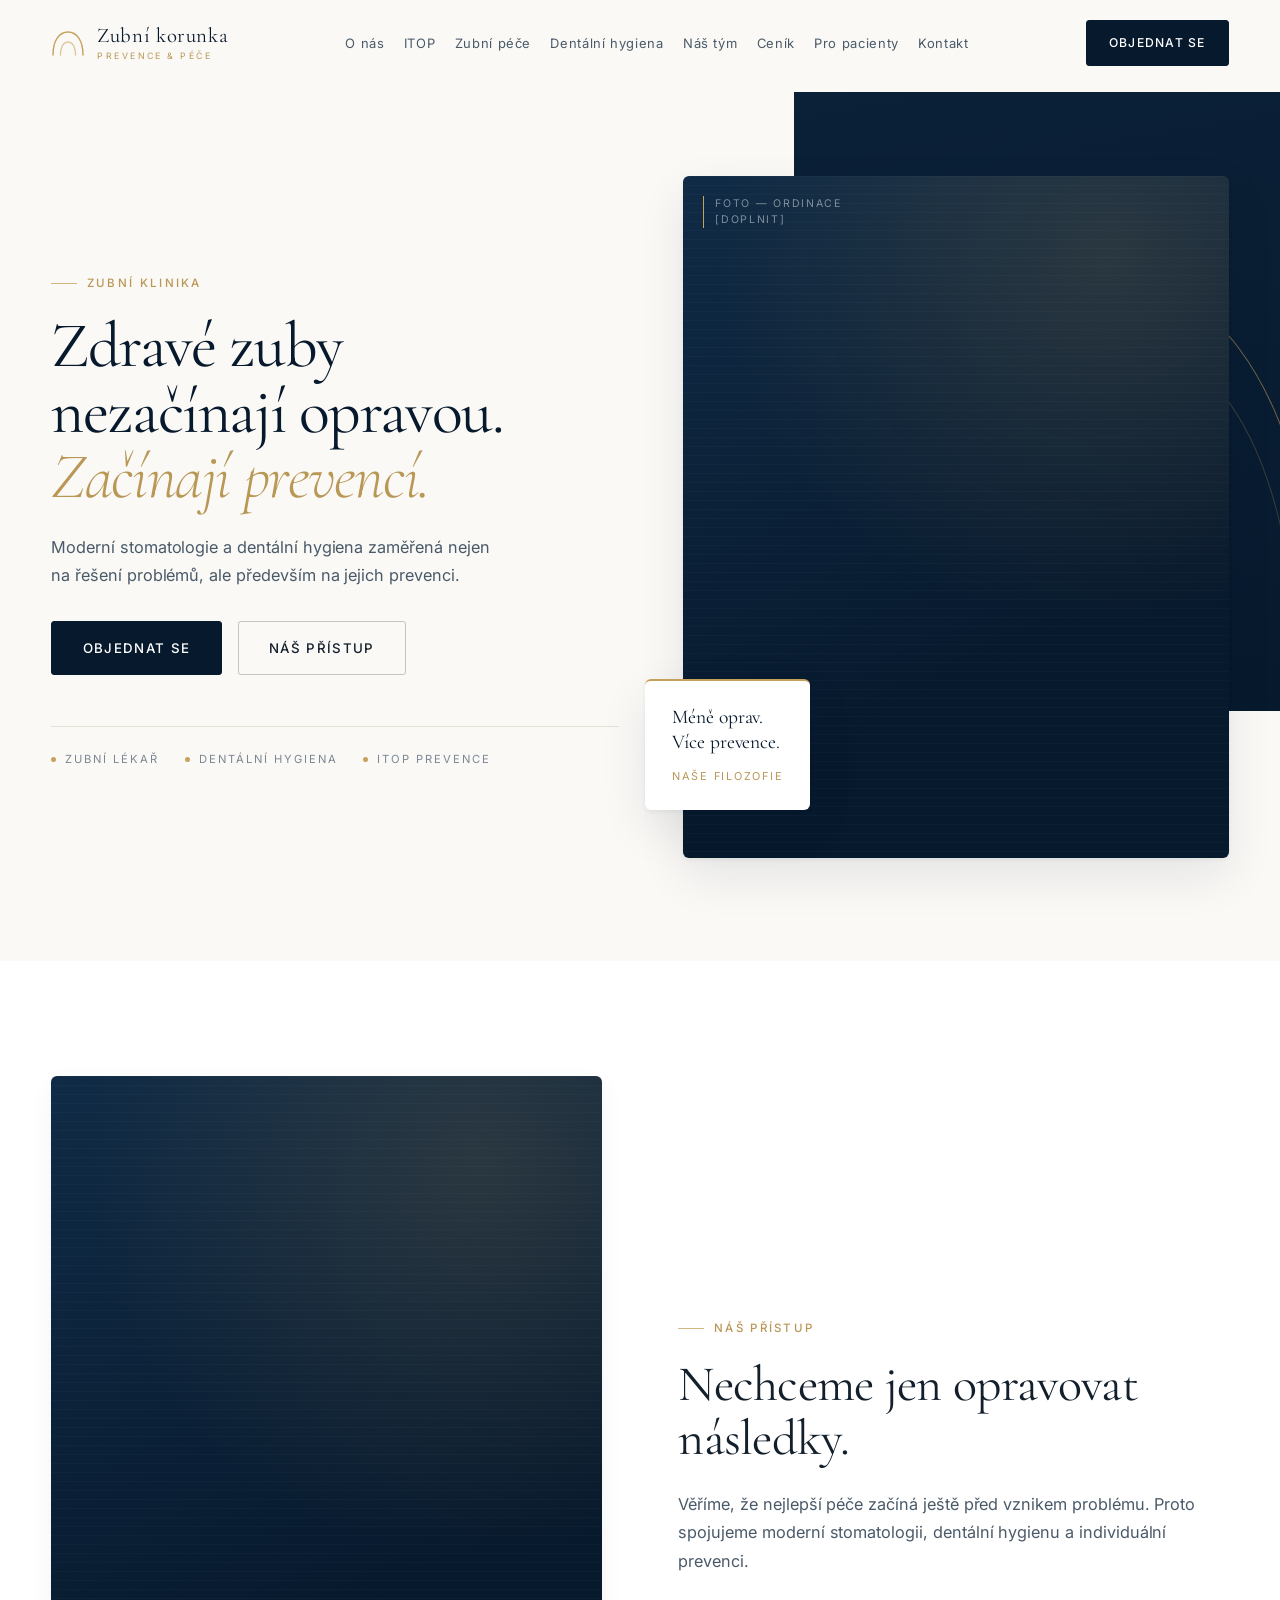
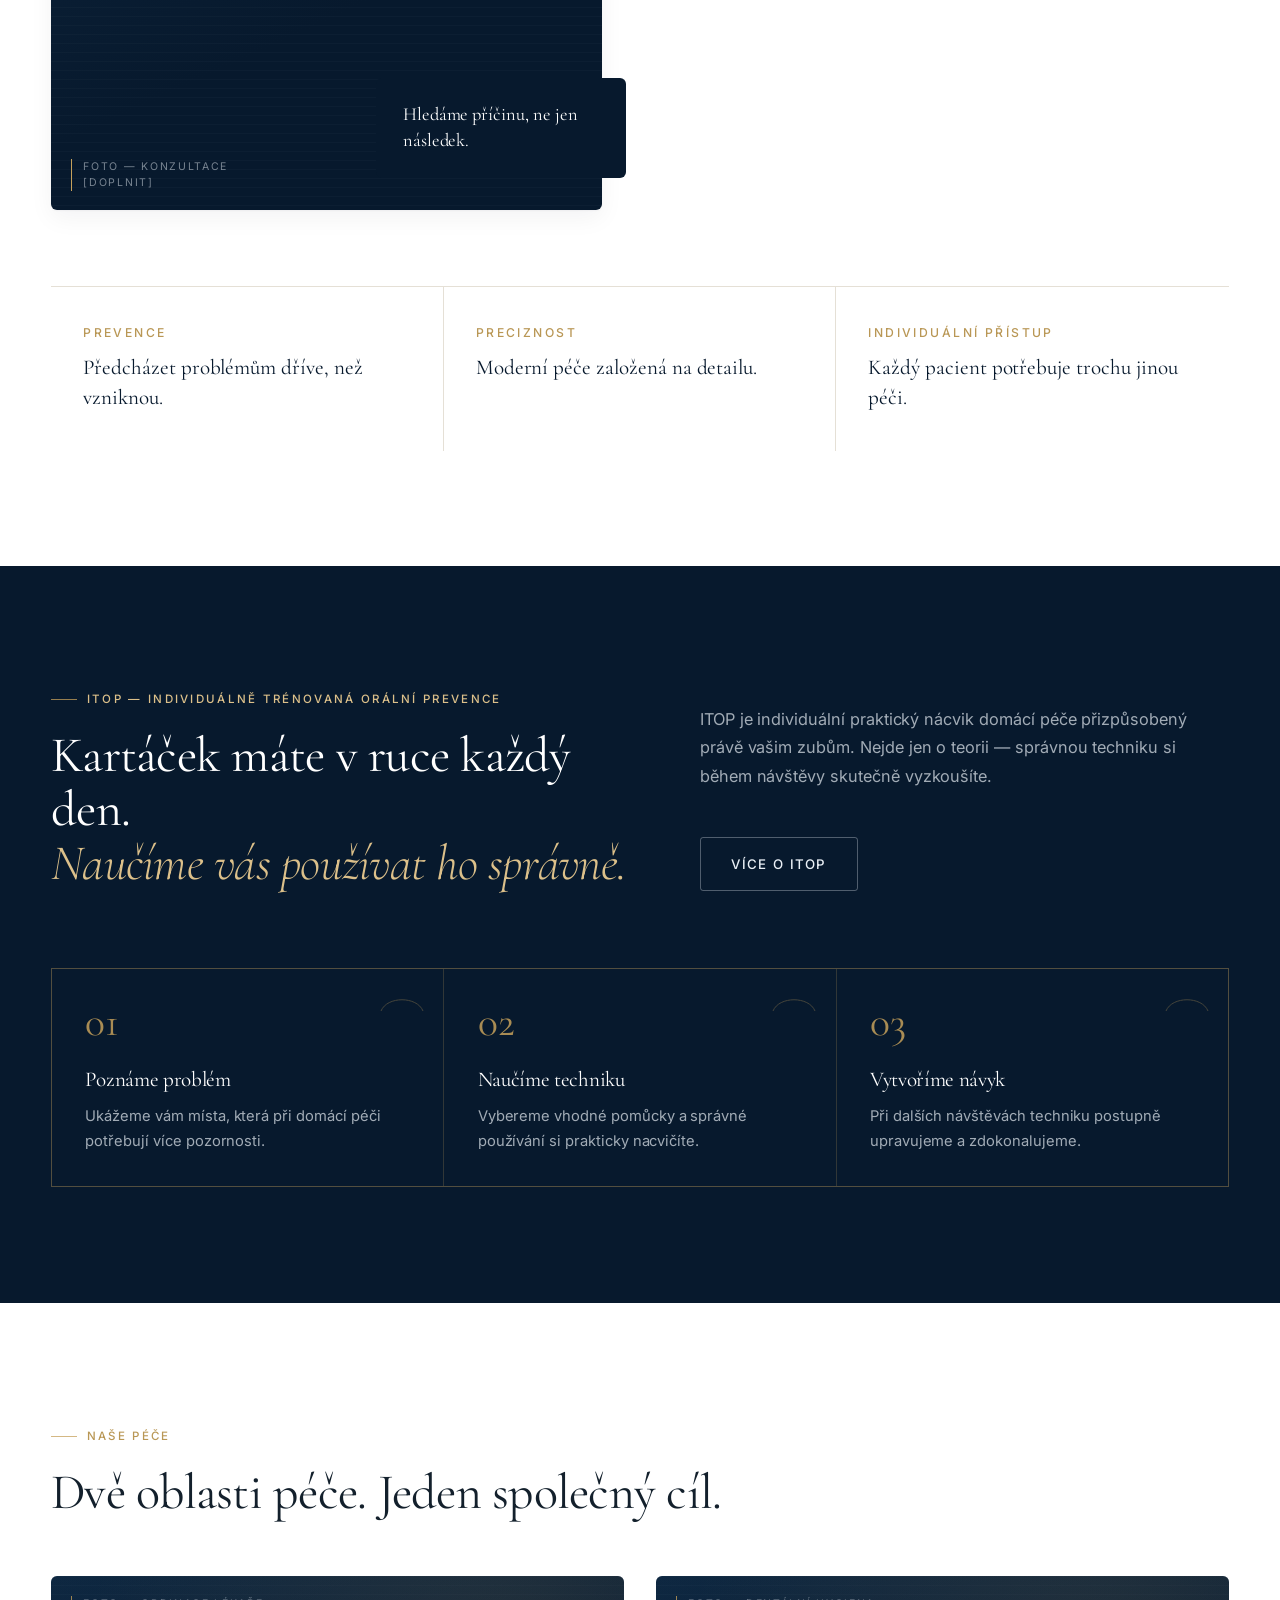
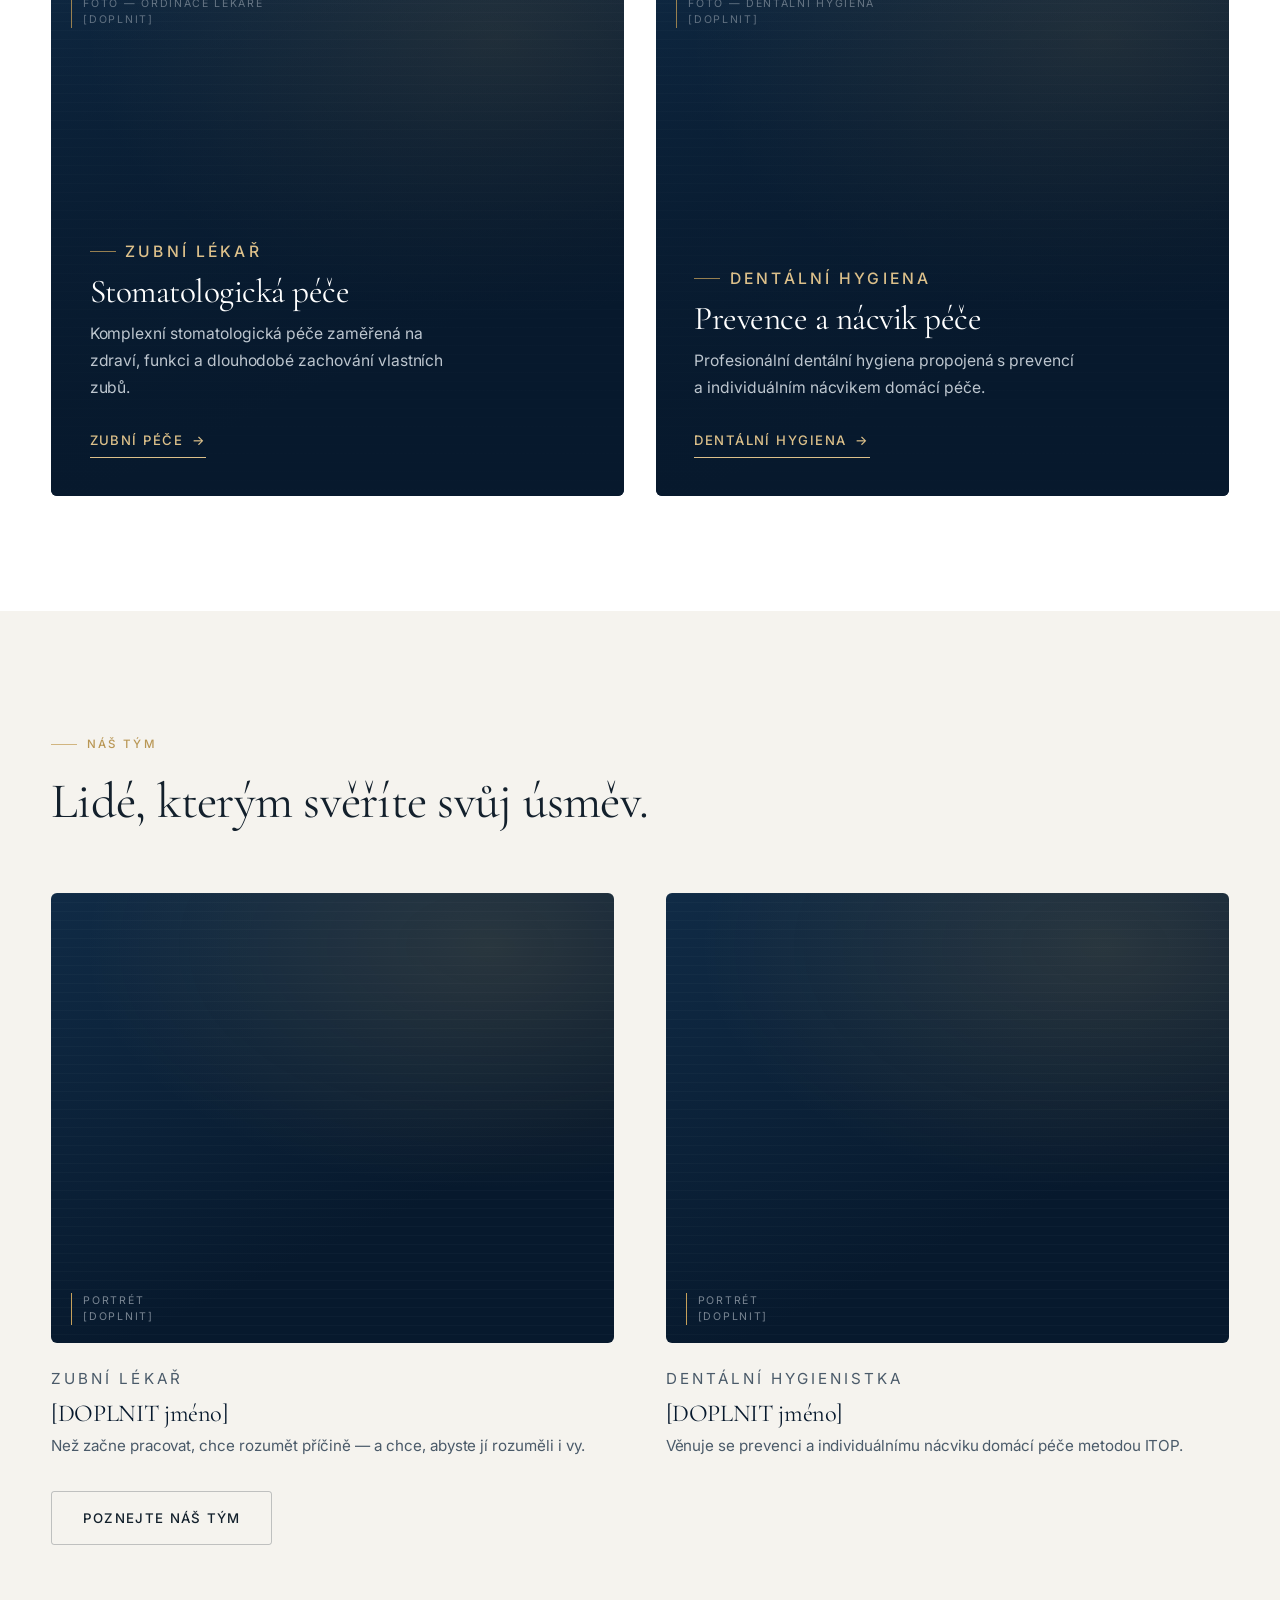
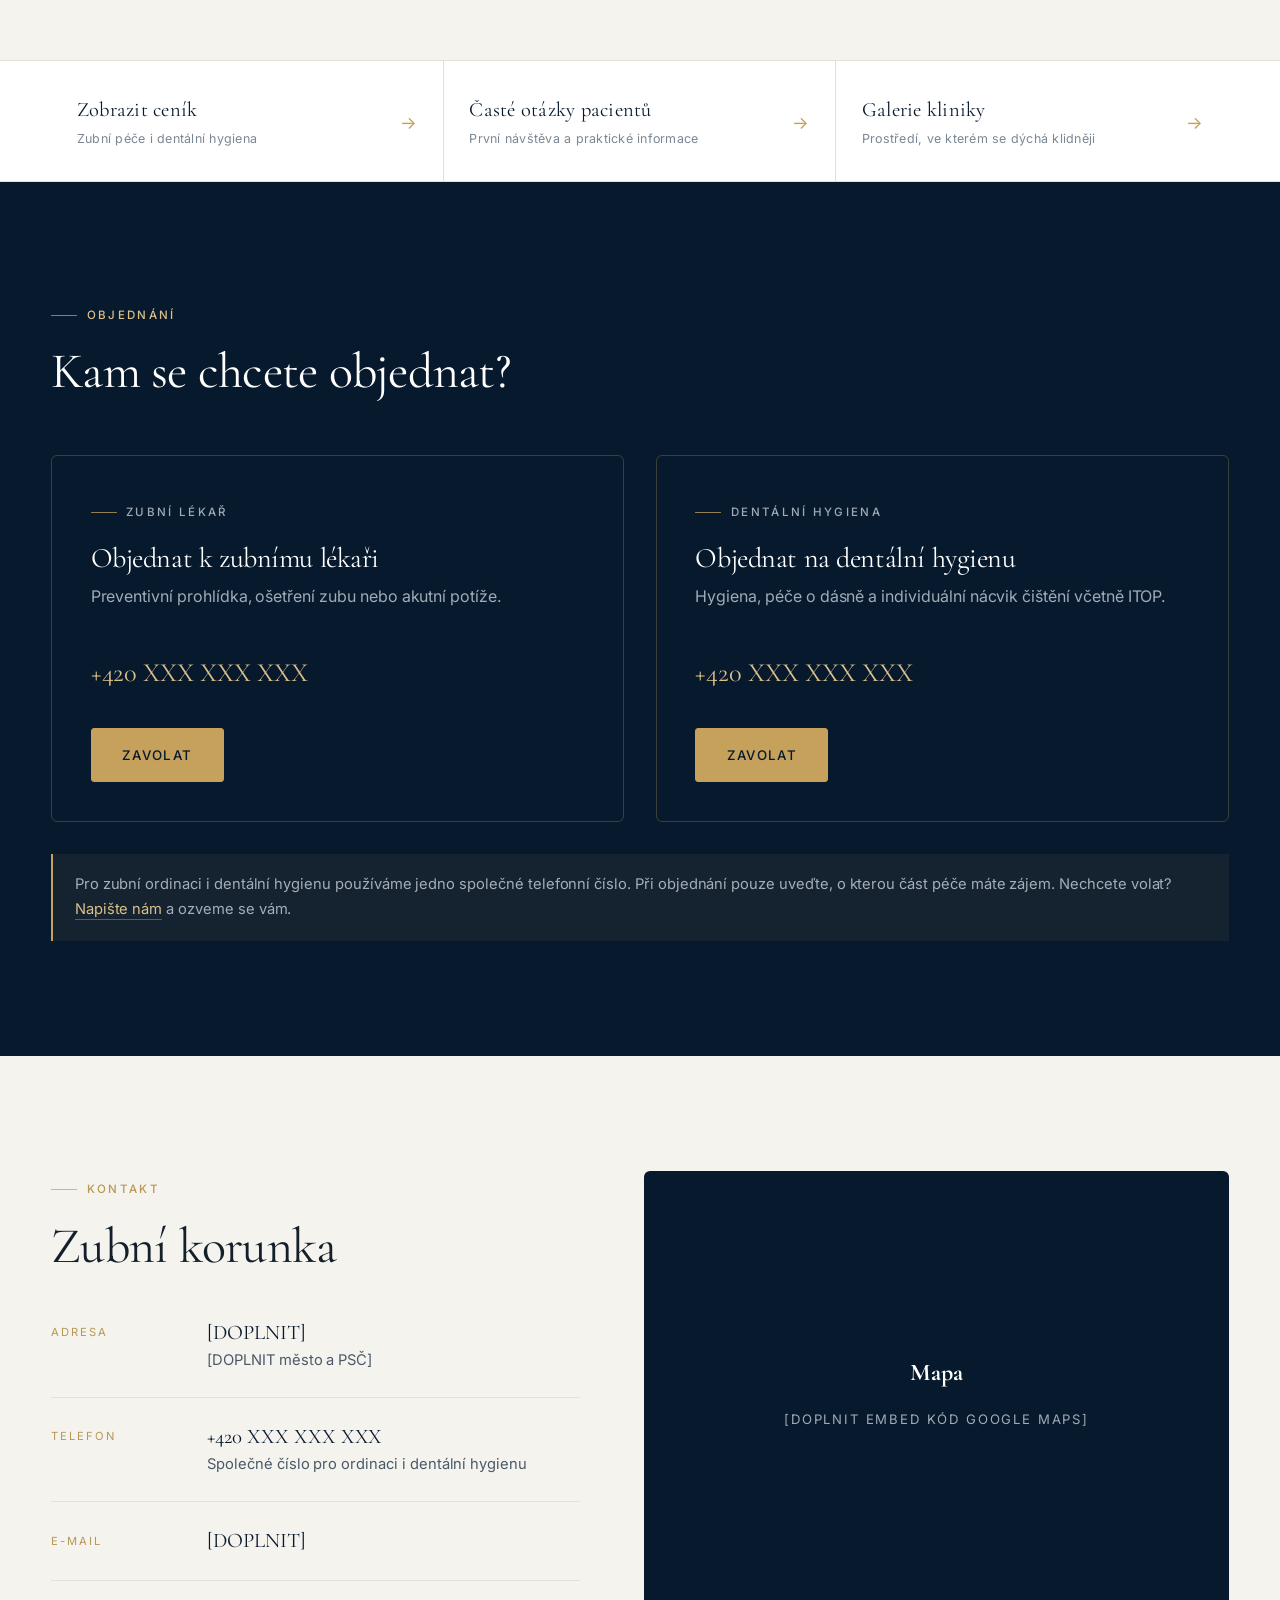
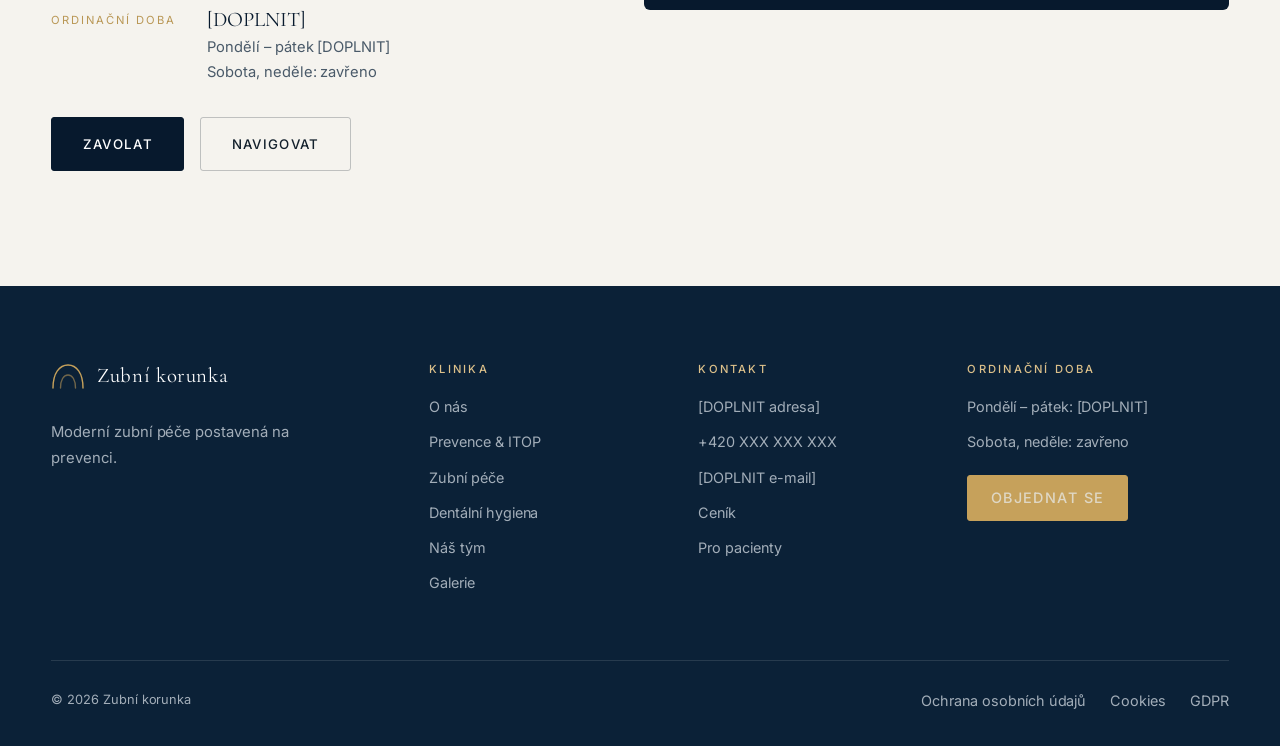
==== commit a3b391bd: "Change clinic name from 'Soukromá zubní klinika' to 'Zubní klinika'" ====
--- a/index.html
+++ b/index.html
@@ -4,7 +4,7 @@
 <meta charset="UTF-8">
 <meta name="viewport" content="width=device-width, initial-scale=1">
 <title>Zubní korunka | Moderní zubní péče postavená na prevenci</title>
-<meta name="description" content="Soukromá zubní klinika Zubní korunka. Zubní lékař, dentální hygiena a individuálně trénovaná orální prevence ITOP. Zdravé zuby nezačínají opravou, ale prevencí.">
+<meta name="description" content="Zubní klinika Zubní korunka. Zubní lékař, dentální hygiena a individuálně trénovaná orální prevence ITOP. Zdravé zuby nezačínají opravou, ale prevencí.">
 <meta name="theme-color" content="#07192D">
 <link rel="canonical" href="https://www.zubnikorunka.cz/">
 
@@ -12,7 +12,7 @@
 <meta property="og:locale" content="cs_CZ">
 <meta property="og:site_name" content="Zubní korunka">
 <meta property="og:title" content="Zubní korunka | Moderní zubní péče postavená na prevenci">
-<meta property="og:description" content="Soukromá zubní klinika Zubní korunka. Zubní lékař, dentální hygiena a individuálně trénovaná orální prevence ITOP. Zdravé zuby nezačínají opravou, ale prevencí.">
+<meta property="og:description" content="Zubní klinika Zubní korunka. Zubní lékař, dentální hygiena a individuálně trénovaná orální prevence ITOP. Zdravé zuby nezačínají opravou, ale prevencí.">
 <meta property="og:url" content="https://www.zubnikorunka.cz/">
 <meta property="og:image" content="https://www.zubnikorunka.cz/img/og-zubni-korunka.jpg">
 <meta name="twitter:card" content="summary_large_image">
@@ -111,7 +111,7 @@
 
   <div class="container hero__inner">
     <div class="hero__copy">
-      <p class="eyebrow rv">Soukromá zubní klinika</p>
+      <p class="eyebrow rv">Zubní klinika</p>
       <h1 class="hero__title rv rv-d1">
         Zdravé zuby<br>nezačínají opravou.
         <span class="l2">Začínají prevencí.</span>
